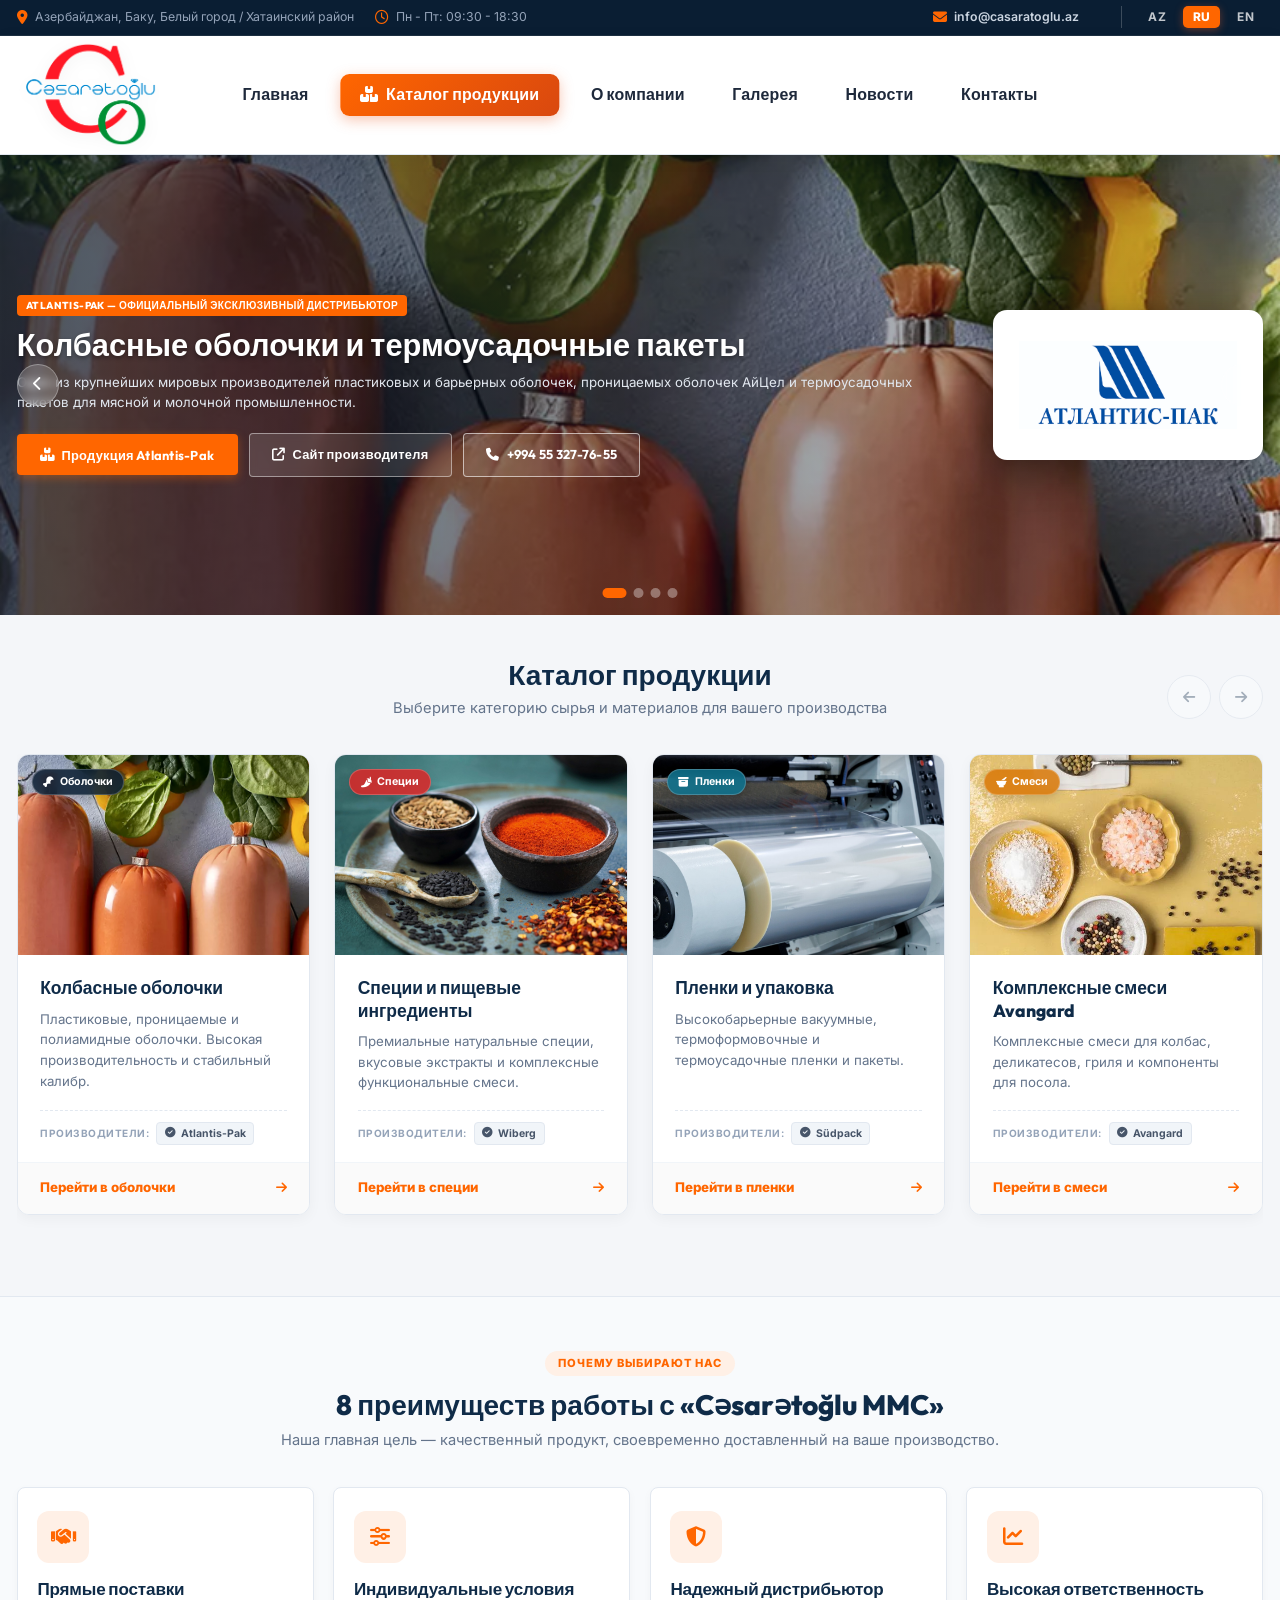
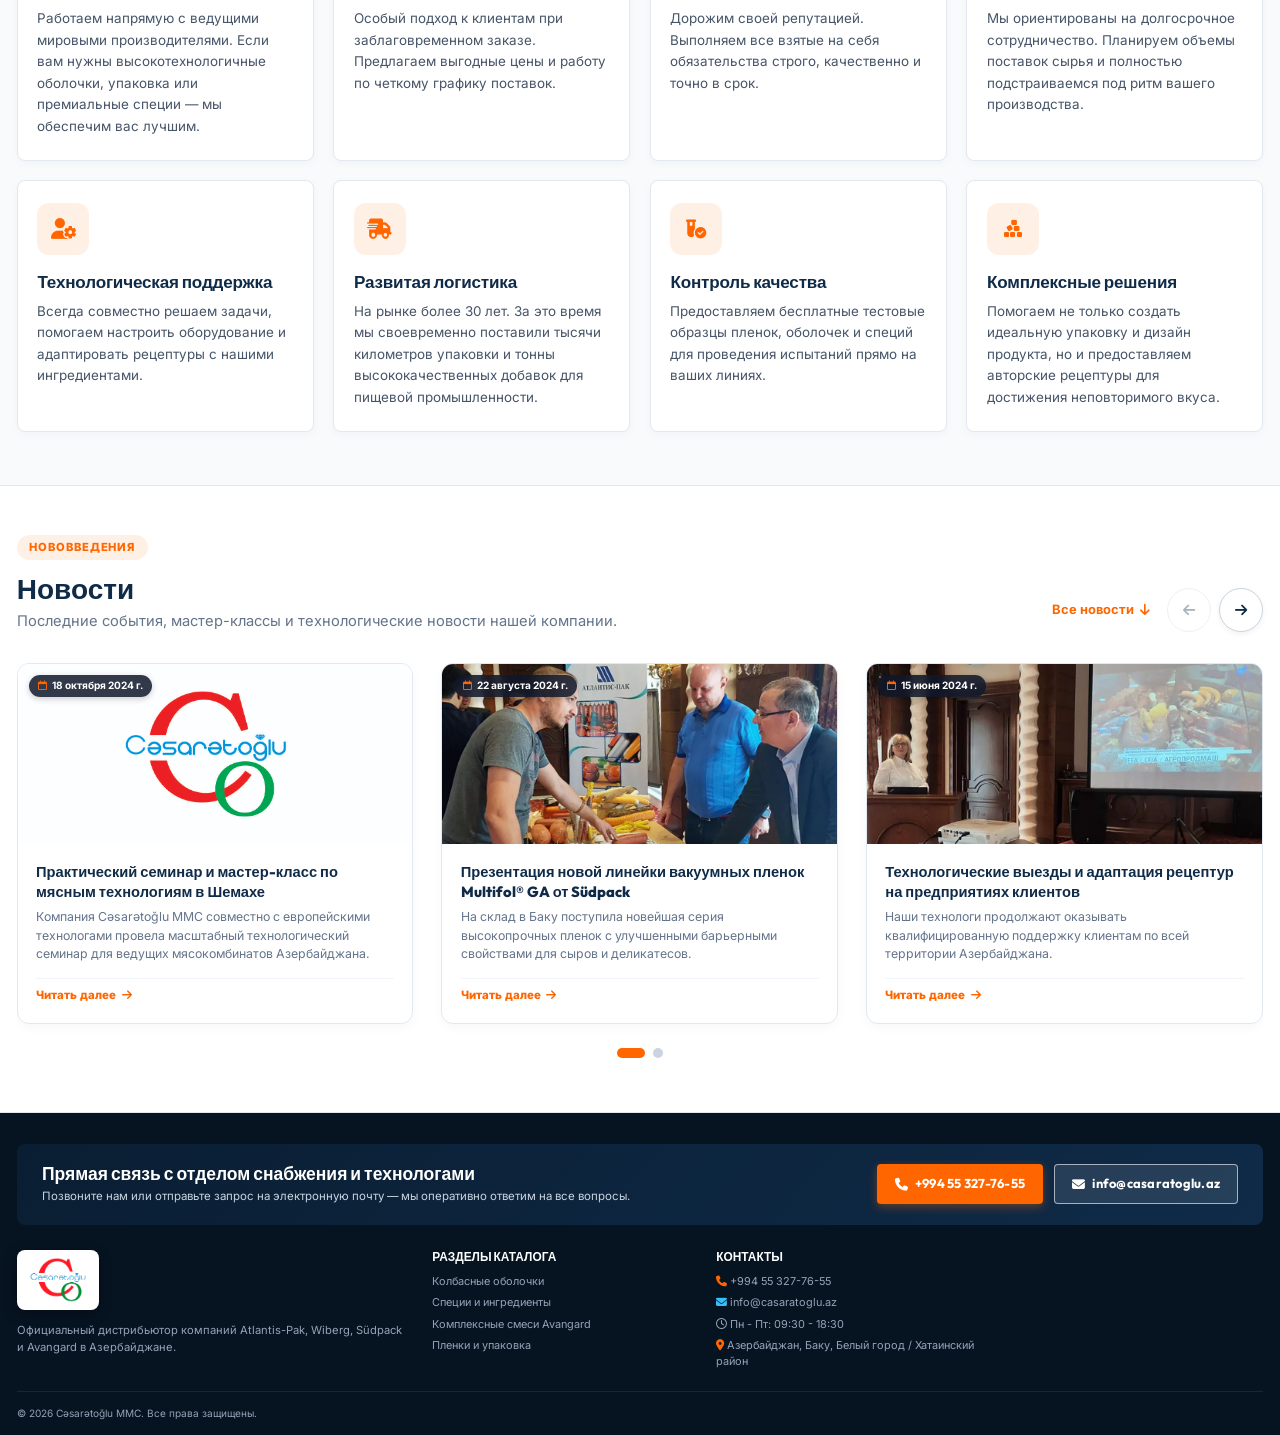
==== index.html @ 1495caeb "Ensure desktop product card displays titles specs and buttons with proper min-height" ====
<!DOCTYPE html>
<html lang="ru">
<head>
  <meta charset="UTF-8">
  <meta name="viewport" content="width=device-width, initial-scale=1.0">
  <title>Cəsarətoğlu MMC — Высокотехнологичные оболочки, барьерные пленки, специи и белки | Официальный дистрибьютор</title>
  
  <!-- Meta & SEO Tags -->
  <meta name="description" content="Cəsarətoğlu MMC — официальный дистрибьютор Atlantis-Pak, Wiberg и Südpack в Азербайджане. Колбасные оболочки, вакуумные пленки, специи и животные белки.">
  <meta name="keywords" content="casaratoglu, cesaretoglu, колбасные оболочки, atlantis-pak, wiberg, sudpack, вакуумная пленка, специи, баку, азербайджан">
  <meta property="og:title" content="Cəsarətoğlu MMC — Сырье и упаковочные материалы для мясной промышленности">
  <meta property="og:description" content="Официальный дистрибьютор: Atlantis-Pak, Wiberg, Südpack.">
  <meta property="og:image" content="images/logo.png">

  <!-- Favicon -->
  <link rel="icon" type="image/png" href="images/logo.png">

  <!-- Google Fonts & Font Awesome Icons -->
  <link rel="preconnect" href="https://fonts.googleapis.com">
  <link href="https://fonts.googleapis.com/css2?family=Inter:wght@300;400;500;600;700&family=Outfit:wght@400;500;600;700;800;900&display=swap" rel="stylesheet">
  <link rel="stylesheet" href="https://cdnjs.cloudflare.com/ajax/libs/font-awesome/6.5.1/css/all.min.css">
  <!-- Swiper.js Slider CSS -->
  <link rel="stylesheet" href="https://cdn.jsdelivr.net/npm/swiper@11/swiper-bundle.min.css" />

  <!-- Main Stylesheet (asp-pack.ru Architecture) -->
  <link rel="stylesheet" href="css/main.css?v=8.0">

  <!-- Instant Preload Lock: Prevents default template flash before Supabase sync -->
  <script>
    document.documentElement.classList.add('app-preload');
  </script>
</head>
<body>

  <!-- 1. SLIM TOP BAR -->
  <aside class="site-topbar">
    <div class="container topbar-content">
      <div class="topbar-left">
        <div class="topbar-item">
          <i class="fa-solid fa-location-dot"></i>
          <span data-i18n="topbar_address">г. Баку, Белый город / Хатаинский р-н</span>
        </div>
        <div class="topbar-item">
          <i class="fa-regular fa-clock"></i>
          <span data-i18n="topbar_hours">Пн - Пт: 09:30 - 18:30</span>
        </div>
      </div>
      <div class="topbar-right">
        <div class="topbar-item">
          <i class="fa-solid fa-envelope"></i>
          <a href="mailto:info@casaratoglu.az" class="topbar-link">info@casaratoglu.az</a>
        </div>
        <!-- Language Switcher (AZ / RU / EN) -->
        <div class="lang-switcher">
          <button class="lang-btn" data-lang="az">AZ</button>
          <button class="lang-btn active" data-lang="ru">RU</button>
          <button class="lang-btn" data-lang="en">EN</button>
        </div>
      </div>
    </div>
  </aside>

  <!-- 2. COMPACT HEADER ON PURE WHITE BACKGROUND (asp-pack.ru) -->
  <header class="site-header" id="site-header">
    <div class="container header-container">
      <!-- Left: Large Prominent Brand Logo -->
      <a href="index.html" class="brand-logo-wrap" title="Cəsarətoğlu MMC">
        <img src="images/logo.png" alt="Cəsarətoğlu MMC" class="brand-logo-img">
      </a>

      <!-- Strictly Centered Navigation Menu -->
      <nav class="main-nav">
        <ul class="nav-list">
          <li class="nav-item">
            <a href="index.html" class="nav-link" data-i18n="nav_home">Главная</a>
          </li>
          <li class="nav-item">
            <a href="#catalog" class="nav-link nav-link-catalog">
              <i class="fa-solid fa-boxes-stacked"></i>
              <span data-i18n="nav_catalog">Katalog</span>
            </a>
          </li>
          <li class="nav-item">
            <a href="about.html" class="nav-link" data-i18n="nav_about">О компании</a>
          </li>
          <li class="nav-item">
            <a href="gallery.html" class="nav-link" data-i18n="nav_gallery">Галерея</a>
          </li>
          <li class="nav-item">
            <a href="#news" class="nav-link" data-i18n="nav_news">Новости</a>
          </li>
          <li class="nav-item">
            <a href="#contacts" class="nav-link" data-i18n="nav_contacts">Контакты</a>
          </li>
        </ul>
      </nav>

      <!-- Mobile Menu Toggle Button -->
      <button class="mobile-menu-btn" id="mobile-menu-toggle" aria-label="Меню">
        <i class="fa-solid fa-bars"></i>
      </button>
    </div>
  </header>

  <!-- MOBILE NAVIGATION DRAWER -->
  <div class="mobile-nav-drawer" id="mobile-nav">
    <div class="mobile-nav-header">
      <img src="images/logo.png" alt="Cəsarətoğlu Logo" style="height: 44px; object-fit: contain;">
      <button class="mobile-nav-close" id="mobile-menu-close">&times;</button>
    </div>
    <div class="lang-switcher mb-3" style="width: fit-content; margin-bottom: 1.2rem;">
      <button class="lang-btn" data-lang="az">AZ</button>
      <button class="lang-btn active" data-lang="ru">RU</button>
      <button class="lang-btn" data-lang="en">EN</button>
    </div>
    <ul class="mobile-nav-list">
      <li><a href="index.html" class="mobile-nav-link" data-i18n="nav_home">Ana səhifə</a></li>
      <li><a href="index.html#catalog" onclick="document.getElementById('mobile-menu-close').click();" class="mobile-nav-link" data-i18n="nav_catalog">Katalog</a></li>
      <li><a href="about.html" class="mobile-nav-link" data-i18n="nav_about">Haqqında</a></li>
      <li><a href="gallery.html" class="mobile-nav-link" data-i18n="nav_gallery">Qalereya</a></li>
      <li><a href="index.html#news" class="mobile-nav-link" data-i18n="nav_news">Xəbərlər</a></li>
      <li><a href="index.html#contacts" class="mobile-nav-link" data-i18n="nav_contacts">Əlaqə</a></li>
    </ul>
    <div style="margin-top:auto; display:flex; flex-direction:column; gap:0.6rem;">
      <a href="tel:+994553277655" class="btn btn-primary btn-sm"><i class="fa-solid fa-phone"></i> +994 55 327-76-55</a>
      <a href="mailto:info@casaratoglu.az" class="btn btn-secondary btn-sm"><i class="fa-solid fa-envelope"></i> info@casaratoglu.az</a>
    </div>
  </div>

  <!-- 3. FULL-WIDTH HERO SLIDER (Dynamic from Supabase Database) -->
  <section class="hero-slider-section" id="hero">
    <div class="slider-container" id="hero-slider-container">
      <!-- Slides are rendered dynamically from Supabase database via mainApp.renderDynamicHeroSlider() -->
    </div>

    <!-- Left / Right Carousel Controls -->
    <button class="slider-arrow slider-arrow-prev" id="slider-prev" aria-label="Назад">
      <i class="fa-solid fa-chevron-left"></i>
    </button>
    <button class="slider-arrow slider-arrow-next" id="slider-next" aria-label="Вперед">
      <i class="fa-solid fa-chevron-right"></i>
    </button>

    <!-- Pagination Dots -->
    <div class="slider-dots" id="hero-slider-dots">
      <!-- Dots are rendered dynamically from Supabase database -->
    </div>
  </section>


  <!-- 4. PRODUCT-FIRST CATALOG SECTION (Interactive Swiper Slider) -->
  <section class="partner-catalog-section" id="catalog">
    <div class="container">
      <div class="pcs-header" style="text-align:center; position:relative; margin-bottom:2.5rem;">
        <div style="max-width: 780px; margin: 0 auto;">
          <h2 class="pcs-title" data-i18n="cat_sec_title" style="margin-bottom:0.4rem; text-align:center;">Каталог продукции</h2>
          <p class="pcs-subtitle" data-i18n="cat_sec_subtitle" style="text-align:center; margin:0 auto;">Выберите категорию сырья и материалов для вашего производства</p>
        </div>
        <!-- Swiper Navigation Arrows -->
        <div class="cat-slider-nav" style="position:absolute; right:0; bottom:0;">
          <button class="cat-nav-btn cat-prev-btn" id="cat-swiper-prev" aria-label="Назад">
            <i class="fa-solid fa-arrow-left"></i>
          </button>
          <button class="cat-nav-btn cat-next-btn" id="cat-swiper-next" aria-label="Вперед">
            <i class="fa-solid fa-arrow-right"></i>
          </button>
        </div>
      </div>

      <!-- Swiper Slider Container -->
      <div class="swiper category-swiper">
        <div class="swiper-wrapper" id="category-swiper-wrapper">

          <!-- ================================================================
               СТАРТ ЦИКЛА ВЫВОДА КАРТОЧЕК ИЗ БД
               ================================================================ -->

          <!-- 1. Qabıqlar / Колбасные оболочки -->
          <div class="swiper-slide">
            <div class="partner-cat-card" onclick="CatalogModule.openCatalogModal('casings')">
              <div class="pcc-img-banner">
                <img src="images/hero/slide_1_casings.jpg" alt="Qabıqlar" class="pcc-banner-img">
                <span class="pcc-img-badge"><i class="fa-solid fa-drumstick-bite"></i> <span data-i18n="cat_1_badge">Qabıqlar</span></span>
              </div>
              <div class="pcc-body">
                <h3 class="pcc-name" data-i18n="cat_1_title">Kolbasa Qabıqları</h3>
                <p class="pcc-desc" data-i18n="cat_1_desc">Plastik, hisəkeçirici, poliamid və süni qabıqlar. Məhsuldarlığın artırılması və stabil forma.</p>
                <div class="pcc-brand-badges">
                  <span class="pcc-brand-badge-label" data-i18n="suppliers_label">İstehsalçılar:</span>
                  <span class="pcc-brand-pill"><i class="fa-solid fa-circle-check"></i> Atlantis-Pak</span>
                </div>
              </div>
              <div class="pcc-footer">
                <span data-i18n="cat_1_btn">Qabıqlar bölməsinə keç</span>
                <i class="fa-solid fa-arrow-right"></i>
              </div>
            </div>
          </div>

          <!-- 2. Ədviyyatlar / Специи и ингредиенты -->
          <div class="swiper-slide">
            <div class="partner-cat-card" onclick="CatalogModule.openCatalogModal('spices')">
              <div class="pcc-img-banner">
                <img src="images/hero/slide_2_spices.jpg" alt="Ədviyyatlar" class="pcc-banner-img">
                <span class="pcc-img-badge" style="background:rgba(220, 38, 38, 0.85);"><i class="fa-solid fa-pepper-hot"></i> <span data-i18n="cat_2_badge">Ədviyyatlar</span></span>
              </div>
              <div class="pcc-body">
                <h3 class="pcc-name" data-i18n="cat_2_title">Ədviyyatlar və İnqrediyentlər</h3>
                <p class="pcc-desc" data-i18n="cat_2_desc">Premium mono-ədviyyatlar, dad ekstraktları və ət emalı üçün kompleks funksional qarışıqlar.</p>
                <div class="pcc-brand-badges">
                  <span class="pcc-brand-badge-label" data-i18n="suppliers_label">İstehsalçılar:</span>
                  <span class="pcc-brand-pill"><i class="fa-solid fa-circle-check"></i> Wiberg</span>
                </div>
              </div>
              <div class="pcc-footer">
                <span data-i18n="cat_2_btn">Ədviyyatlar bölməsinə keç</span>
                <i class="fa-solid fa-arrow-right"></i>
              </div>
            </div>
          </div>

          <!-- 3. Plyonkalar / Пленки и упаковка -->
          <div class="swiper-slide">
            <div class="partner-cat-card" onclick="CatalogModule.openCatalogModal('packaging')">
              <div class="pcc-img-banner">
                <img src="images/hero/slide_3_packaging.jpg" alt="Plyonkalar" class="pcc-banner-img">
                <span class="pcc-img-badge" style="background:rgba(14, 116, 144, 0.85);"><i class="fa-solid fa-box-archive"></i> <span data-i18n="cat_3_badge">Plyonkalar</span></span>
              </div>
              <div class="pcc-body">
                <h3 class="pcc-name" data-i18n="cat_3_title">Plyonkalar və Qablaşdırma</h3>
                <p class="pcc-desc" data-i18n="cat_3_desc">Yüksək maneəli vakuum, termoformasiya və termo-yığılan barier plyonkaları və paketləri.</p>
                <div class="pcc-brand-badges">
                  <span class="pcc-brand-badge-label" data-i18n="suppliers_label">İstehsalçılar:</span>
                  <span class="pcc-brand-pill"><i class="fa-solid fa-circle-check"></i> Südpack</span>
                </div>
              </div>
              <div class="pcc-footer">
                <span data-i18n="cat_3_btn">Qablaşdırma bölməsinə keç</span>
                <i class="fa-solid fa-arrow-right"></i>
              </div>
            </div>
          </div>

          <!-- 4. Qarışıqlar / Комплексные смеси Avangard -->
          <div class="swiper-slide">
            <div class="partner-cat-card" onclick="CatalogModule.openCatalogModal('additives')">
              <div class="pcc-img-banner">
                <img src="images/hero/slide_5_avangard.jpg" alt="Qarışıqlar" class="pcc-banner-img">
                <span class="pcc-img-badge" style="background:rgba(217, 119, 6, 0.85);"><i class="fa-solid fa-mortar-pestle"></i> <span data-i18n="cat_4_badge">Qarışıqlar</span></span>
              </div>
              <div class="pcc-body">
                <h3 class="pcc-name" data-i18n="cat_4_title">Kompleks Qarışıqlar</h3>
                <p class="pcc-desc" data-i18n="cat_4_desc">Kolbasalar, qril və duzlama üçün kompleks qarışıqlar.</p>
                <div class="pcc-brand-badges">
                  <span class="pcc-brand-badge-label" data-i18n="suppliers_label">İstehsalçılar:</span>
                  <span class="pcc-brand-pill"><i class="fa-solid fa-circle-check"></i> Avangard</span>
                </div>
              </div>
              <div class="pcc-footer">
                <span data-i18n="cat_4_btn">Qarışıqlar bölməsinə keç</span>
                <i class="fa-solid fa-arrow-right"></i>
              </div>
            </div>
          </div>

          <!-- ================================================================
               КОНЕЦ ЦИКЛА ВЫВОДА КАРТОЧЕК ИЗ БД
               ================================================================ -->

        </div>

        <!-- Swiper Pagination Dots -->
        <div class="swiper-pagination cat-swiper-pagination"></div>
      </div>
    </div>
  </section>


  <!-- 6. 8 ADVANTAGES OF WORKING WITH US (4x2 Grid) -->
  <section class="adv8-section" id="services">
    <div class="container">
      <div class="adv8-header">
        <span class="pcs-tag" data-i18n="adv8_sec_badge">Niyə Məhz Biz?</span>
        <h2 class="pcs-title" data-i18n="adv8_sec_title">8 преимуществ работы с «Cəsarətoğlu MMC»</h2>
        <p class="pcs-subtitle" data-i18n="adv8_sec_subtitle">Наша главная цель — качественный продукт, своевременно доставленный на ваше производство.</p>
      </div>

      <div class="adv8-grid">
        
        <!-- 1. Прямые поставки -->
        <div class="adv8-card">
          <div class="adv8-icon-box">
            <i class="fa-solid fa-handshake"></i>
          </div>
          <h3 class="adv8-card-title" data-i18n="adv8_1_title">Прямые поставки</h3>
          <p class="adv8-card-desc" data-i18n="adv8_1_desc">Работаем напрямую с ведущими мировыми производителями. Если вам нужны высокотехнологичные оболочки, упаковка или премиальные специи — мы обеспечим вас лучшим.</p>
        </div>

        <!-- 2. Индивидуальные условия -->
        <div class="adv8-card">
          <div class="adv8-icon-box">
            <i class="fa-solid fa-sliders"></i>
          </div>
          <h3 class="adv8-card-title" data-i18n="adv8_2_title">Индивидуальные условия</h3>
          <p class="adv8-card-desc" data-i18n="adv8_2_desc">Особый подход к клиентам при заблаговременном заказе. Предлагаем выгодные цены и работу по четкому графику поставок.</p>
        </div>

        <!-- 3. Надежный дистрибьютор -->
        <div class="adv8-card">
          <div class="adv8-icon-box">
            <i class="fa-solid fa-shield-halved"></i>
          </div>
          <h3 class="adv8-card-title" data-i18n="adv8_3_title">Надежный дистрибьютор</h3>
          <p class="adv8-card-desc" data-i18n="adv8_3_desc">Дорожим своей репутацией. Выполняем все взятые на себя обязательства строго, качественно и точно в срок.</p>
        </div>

        <!-- 4. Высокая ответственность -->
        <div class="adv8-card">
          <div class="adv8-icon-box">
            <i class="fa-solid fa-chart-line"></i>
          </div>
          <h3 class="adv8-card-title" data-i18n="adv8_4_title">Высокая ответственность</h3>
          <p class="adv8-card-desc" data-i18n="adv8_4_desc">Мы ориентированы на долгосрочное сотрудничество. Планируем объемы поставок сырья и полностью подстраиваемся под ритм вашего производства.</p>
        </div>

        <!-- 5. Технологическая поддержка -->
        <div class="adv8-card">
          <div class="adv8-icon-box">
            <i class="fa-solid fa-user-gear"></i>
          </div>
          <h3 class="adv8-card-title" data-i18n="adv8_5_title">Технологическая поддержка</h3>
          <p class="adv8-card-desc" data-i18n="adv8_5_desc">Всегда совместно решаем задачи, помогаем настроить оборудование и адаптировать рецептуры с нашими ингредиентами.</p>
        </div>

        <!-- 6. Развитая логистика -->
        <div class="adv8-card">
          <div class="adv8-icon-box">
            <i class="fa-solid fa-truck-fast"></i>
          </div>
          <h3 class="adv8-card-title" data-i18n="adv8_6_title">Развитая логистика</h3>
          <p class="adv8-card-desc" data-i18n="adv8_6_desc">На рынке более 30 лет. За это время мы своевременно поставили тысячи километров упаковки и тонны высококачественных добавок для пищевой промышленности.</p>
        </div>

        <!-- 7. Контроль качества -->
        <div class="adv8-card">
          <div class="adv8-icon-box">
            <i class="fa-solid fa-vial-circle-check"></i>
          </div>
          <h3 class="adv8-card-title" data-i18n="adv8_7_title">Контроль качества</h3>
          <p class="adv8-card-desc" data-i18n="adv8_7_desc">Предоставляем бесплатные тестовые образцы пленок, оболочек и специй для проведения испытаний прямо на ваших линиях.</p>
        </div>

        <!-- 8. Комплексные решения -->
        <div class="adv8-card">
          <div class="adv8-icon-box">
            <i class="fa-solid fa-cubes-stacked"></i>
          </div>
          <h3 class="adv8-card-title" data-i18n="adv8_8_title">Комплексные решения</h3>
          <p class="adv8-card-desc" data-i18n="adv8_8_desc">Помогаем не только создать идеальную упаковку и дизайн продукта, но и предоставляем авторские рецептуры для достижения неповторимого вкуса.</p>
        </div>

      </div>
    </div>
  </section>

  <!-- 7. LATEST NEWS (Interactive Swiper Slider + Expandable Full Grid) -->
  <section class="news-section" id="news">
    <div class="container">
      <div class="news-header-wrap" style="display:flex; justify-content:space-between; align-items:flex-end; flex-wrap:wrap; gap:1rem; margin-bottom:2.2rem;">
        <div>
          <span class="pcs-tag" data-i18n="news_sec_badge">Yeniliklər</span>
          <h2 class="pcs-title" style="margin-bottom:0.25rem;" data-i18n="nav_news">Xəbərlər və Tədbirlər</h2>
          <p class="pcs-subtitle" data-i18n="news_sec_subtitle">Şirkətimizin ən son hadisələri, ustad dərsləri və texnoloji yenilikləri</p>
        </div>
        <!-- Right side: Swiper Nav Buttons & Toggle All News Button -->
        <div style="display:flex; align-items:center; gap:1.2rem;">
          <button type="button" class="news-archive-link" id="btn-toggle-all-news" onclick="NewsModule.toggleAllNewsView()" style="background:none; border:none; cursor:pointer; font-family:inherit;">
            <span id="news-toggle-btn-text" data-i18n="news_all_btn">Bütün xəbərlər</span>
            <i class="fa-solid fa-arrow-down" id="news-toggle-icon" style="transition:transform 0.3s ease;"></i>
          </button>
          <div class="cat-slider-nav" id="news-slider-nav-controls">
            <button class="cat-nav-btn cat-prev-btn" id="news-swiper-prev" aria-label="Назад">
              <i class="fa-solid fa-arrow-left"></i>
            </button>
            <button class="cat-nav-btn cat-next-btn" id="news-swiper-next" aria-label="Вперед">
              <i class="fa-solid fa-arrow-right"></i>
            </button>
          </div>
        </div>
      </div>

      <!-- 1. News Swiper Slider View (Default view) -->
      <div class="swiper news-swiper" id="news-swiper-container">
        <div class="swiper-wrapper" id="news-swiper-wrapper">
          <!-- Dynamic slides injected by NewsModule.renderNews() -->
        </div>

        <!-- News Swiper Pagination -->
        <div class="swiper-pagination news-swiper-pagination"></div>
      </div>

      <!-- 2. Expandable Full News Grid View (Opens smoothly in place on the homepage) -->
      <div id="news-full-grid-wrap" class="news-full-grid-wrap" style="display:none; opacity:0; transition:opacity 0.4s ease, transform 0.4s ease; transform:translateY(15px);">
        <div class="news-full-grid-header" style="margin-bottom:1.5rem; display:flex; justify-content:space-between; align-items:center; border-bottom:1px solid #E2E8F0; padding-bottom:0.8rem;">
          <div style="font-weight:700; font-size:1.1rem; color:var(--secondary-color); display:flex; align-items:center; gap:0.5rem;">
            <i class="fa-solid fa-newspaper" style="color:var(--accent-orange);"></i>
            <span id="news-full-grid-heading">Bütün xəbərlər və tədbirlər</span>
          </div>
          <button type="button" class="btn btn-outline-primary btn-sm" onclick="NewsModule.collapseAllNewsView()" style="font-size:0.8rem; padding:0.4rem 0.8rem;">
            <i class="fa-solid fa-compress"></i> <span>Свернуть в слайдер</span>
          </button>
        </div>
        <div class="news-grid-layout" id="news-grid-container">
          <!-- Dynamic cards injected by NewsModule.renderNews() -->
        </div>
      </div>

    </div>
  </section>

  <!-- 8. FOOTER WITH DIRECT CONTACT BANNER -->
  <footer class="site-footer" id="contacts">
    <div class="container">

      <!-- Direct B2B Contact Banner in Footer -->
      <div class="footer-consultation-banner">
        <div class="fcb-text">
          <h3 data-i18n="footer_consult_title">Прямая связь с отделом снабжения и технологами</h3>
          <p data-i18n="footer_consult_desc">Позвоните нам или отправьте запрос на электронную почту — мы оперативно ответим на все вопросы.</p>
        </div>
        <div style="display:flex; gap:0.8rem; align-items:center; flex-wrap:wrap;">
          <a href="tel:+994553277655" class="btn btn-cta-orange" style="font-size:0.92rem; padding:0.65rem 1.2rem;">
            <i class="fa-solid fa-phone"></i> +994 55 327-76-55
          </a>
          <a href="mailto:info@casaratoglu.az" class="btn btn-outline-white" style="font-size:0.92rem; padding:0.65rem 1.2rem;">
            <i class="fa-solid fa-envelope"></i> info@casaratoglu.az
          </a>
        </div>
      </div>

      <!-- Footer Columns -->
      <div class="footer-grid">
        <div>
          <div class="footer-logo-badge">
            <img src="images/logo.png" alt="Cəsarətoğlu MMC" class="footer-brand-logo">
          </div>
          <p style="font-size:0.8rem; color:#94A3B8; line-height:1.5;" data-i18n="footer_desc">
            Официальный дистрибьютор Atlantis-Pak, Wiberg, Südpack и Avangard в Азербайджане.
          </p>
        </div>

        <div>
          <h4 class="footer-heading" data-i18n="footer_catalog_links">Каталог</h4>
          <ul class="footer-links">
            <li><a href="javascript:void(0)" onclick="CatalogModule.openCatalogModal('casings')" data-i18n="cat_1_title">Колбасные оболочки</a></li>
            <li><a href="javascript:void(0)" onclick="CatalogModule.openCatalogModal('spices')" data-i18n="cat_2_title">Специи и ингредиенты</a></li>
            <li><a href="javascript:void(0)" onclick="CatalogModule.openCatalogModal('additives')" data-i18n="cat_4_title">Комплексные смеси</a></li>
            <li><a href="javascript:void(0)" onclick="CatalogModule.openCatalogModal('packaging')" data-i18n="cat_3_title">Пленки и упаковка</a></li>
          </ul>
        </div>

        <div>
          <h4 class="footer-heading" data-i18n="footer_contacts_heading">Контакты</h4>
          <ul class="footer-links">
            <li><i class="fa-solid fa-phone" style="color:var(--accent-orange);"></i> <a href="tel:+994553277655" class="footer-contact-phone" style="color:inherit; text-decoration:none;">+994 55 327-76-55</a></li>
            <li><i class="fa-solid fa-envelope" style="color:#38BDF8;"></i> <a href="mailto:info@casaratoglu.az" class="footer-contact-email" style="color:inherit; text-decoration:none;">info@casaratoglu.az</a></li>
            <li><i class="fa-regular fa-clock" style="color:#94A3B8;"></i> <span data-i18n="footer_hours">Пн-Пт: 09:30 - 18:30</span></li>
            <li><i class="fa-solid fa-location-dot" style="color:var(--accent-orange);"></i> <span data-i18n="footer_address">Баку, Белый город, Азербайджан</span></li>
          </ul>
        </div>
      </div>

      <div class="footer-bottom">
        <div data-i18n="footer_copyright">© 2026 Cəsarətoğlu MMC. Все права защищены.</div>
      </div>
    </div>
  </footer>

  <!-- ========================================================================
       MODALS
       ======================================================================== -->

  <!-- 1. FULL INTERACTIVE CATALOG MODAL -->
  <div class="modal-backdrop" id="catalog-interactive-modal">
    <div class="modal-window catalog-modal-window">
      <button class="modal-close-btn" id="catalog-modal-close" aria-label="Закрыть">&times;</button>
      <div class="catalog-modal-header">
        <div>
          <h2 class="catalog-modal-title" data-i18n="modal_catalog_title">Каталог продукции Cəsarətoğlu MMC</h2>
          <p class="catalog-modal-subtitle" data-i18n="modal_catalog_subtitle">Официальные поставки от Atlantis-Pak, Wiberg, Südpack и Avangard</p>
        </div>
      </div>

      <div class="catalog-controls-bar">
        <div class="catalog-search-row">
          <div class="catalog-search-box">
            <i class="fa-solid fa-magnifying-glass search-icon"></i>
            <input type="text" class="catalog-search-input" data-i18n-placeholder="search_placeholder" placeholder="Поиск по названию, артикулу или бренду...">
            <button class="catalog-clear-search" title="Очистить">&times;</button>
          </div>
          <select class="catalog-partner-select">
            <option value="all">Все бренды</option>
          </select>
        </div>
        <div class="catalog-category-tabs catalog-category-tabs-container"></div>
      </div>

      <div class="catalog-results-count-wrap">
        <span class="catalog-results-count-target"></span>
      </div>

      <div class="catalog-products-grid catalog-products-render-target"></div>
    </div>
  </div>

  <!-- 2. PARTNER DETAIL MODAL -->
  <div class="modal-backdrop" id="partner-detail-modal">
    <div class="modal-window" style="max-width: 820px;">
      <button class="modal-close-btn" id="partner-modal-close">&times;</button>
      <div id="pdm-header-banner" style="padding: 1.5rem; background: linear-gradient(135deg, #0A1E33 0%, #0F2B48 100%); color:#FFF; display:flex; align-items:center; gap:1.2rem;">
        <div style="width:80px; height:54px; background:#FFF; border-radius:6px; padding:0.3rem; display:flex; align-items:center; justify-content:center; flex-shrink:0;">
          <img id="pdm-logo" src="" alt="Brand Logo" style="max-height:100%; object-fit:contain;">
        </div>
        <div>
          <h2 id="pdm-name" style="color:#FFF; font-size:1.4rem; margin-bottom:0.2rem;">Brand Name</h2>
          <div style="display:flex; gap:0.5rem; flex-wrap:wrap; font-size:0.72rem; font-weight:700;">
            <span style="background:var(--accent-orange); color:#FFF; padding:0.15rem 0.5rem; border-radius:4px;" id="pdm-status">Официальный дистрибьютор</span>
            <span style="background:rgba(255,255,255,0.2); color:#FFF; padding:0.15rem 0.5rem; border-radius:4px;" id="pdm-country">Страна</span>
            <span style="background:rgba(255,255,255,0.3); color:#FFF; padding:0.15rem 0.5rem; border-radius:4px;" id="pdm-category">Категория</span>
          </div>
        </div>
      </div>

      <div style="padding: 1.5rem;">
        <p id="pdm-desc" style="font-size:0.88rem; color:#64748B; line-height:1.55; margin-bottom:1.2rem; padding-bottom:0.8rem; border-bottom:1px solid #E2E8F0;"></p>
        <div style="display:flex; justify-content:space-between; align-items:center; margin-bottom: 0.8rem;">
          <h3 id="pdm-products-heading" style="font-size:1.05rem; font-weight:700; color:var(--secondary-color);">Продукция бренда</h3>
          <a href="#" id="pdm-weblink" target="_blank" rel="noopener" class="btn btn-outline-primary btn-sm" style="display:none;">
            <i class="fa-solid fa-arrow-up-right-from-square"></i> Официальный сайт
          </a>
        </div>
        <div class="catalog-products-grid" id="pdm-products-grid" style="max-height: 360px; overflow-y: auto;"></div>
      </div>
    </div>
  </div>

  <!-- 3. PRODUCT SPECS MODAL -->
  <div class="modal-backdrop" id="product-modal">
    <div class="modal-window">
      <button class="modal-close-btn" id="product-modal-close">&times;</button>
      <div class="product-modal-grid">
        <div class="pm-image-box">
          <img src="" id="pm-image" alt="Product Preview">
        </div>
        <div class="pm-content">
          <div style="display:flex; gap:0.6rem; margin-bottom:0.2rem; align-items:center;">
            <span style="background:var(--secondary-color); color:#FFF;" id="pm-partner">Бренд</span>
            <span style="background:#FFF0E6; color:var(--accent-orange);" id="pm-category">Категория</span>
          </div>
          <h2 id="pm-title">Название товара</h2>
          <div id="pm-description"></div>

          <div id="pm-specs-table"></div>

          <div class="pm-contact-box">
            <div class="pm-contact-box-title">Контакты для консультации и образцов:</div>
            <div style="display:flex; gap:0.75rem; flex-wrap:wrap;">
              <a href="tel:+994553277655" id="pm-call-btn" class="btn btn-primary btn-sm">
                <i class="fa-solid fa-phone"></i> +994 55 327-76-55
              </a>
              <a href="mailto:info@casaratoglu.az" id="pm-email-btn" class="btn btn-secondary btn-sm">
                <i class="fa-solid fa-envelope"></i> info@casaratoglu.az
              </a>
            </div>
          </div>
        </div>
      </div>
    </div>
  </div>

  <!-- 4. NEWS MODAL -->
  <div class="modal-backdrop" id="news-modal">
    <div class="modal-window news-modal-window" style="max-width: 780px; width: 92%; border-radius: 20px; overflow: hidden; background: #FFFFFF; box-shadow: 0 25px 60px rgba(0,0,0,0.22);">
      <button class="modal-close-btn" id="news-modal-close" style="top: 1rem; right: 1.2rem; font-size: 1.6rem; z-index: 10;">&times;</button>
      <div style="padding: 2.2rem 2.4rem 2.4rem; max-height: 85vh; overflow-y: auto;">
        <div style="display: flex; align-items: center; gap: 0.5rem; font-size: 0.85rem; color: var(--accent-orange); font-weight: 700; margin-bottom: 0.6rem;" id="news-modal-date"></div>
        <h2 style="font-size: 1.55rem; font-weight: 800; color: var(--secondary-color); margin-bottom: 1.2rem; line-height: 1.35;" id="news-modal-title"></h2>
        <div style="width: 100%; border-radius: 14px; overflow: hidden; margin-bottom: 1.4rem; background: #F1F5F9; box-shadow: 0 6px 18px rgba(0,0,0,0.06);">
          <img src="" id="news-modal-image" style="width: 100%; height: 360px; max-height: 380px; object-fit: cover; object-position: center; display: block;" alt="News">
        </div>
        <div style="font-size: 0.96rem; color: #334155; line-height: 1.75; letter-spacing: 0.2px;" id="news-modal-content"></div>
      </div>
    </div>
  </div>

  <!-- Swiper.js Slider Script -->
  <script src="https://cdn.jsdelivr.net/npm/swiper@11/swiper-bundle.min.js"></script>

  <!-- Supabase JS Client & Service Layer -->
  <script src="https://cdn.jsdelivr.net/npm/@supabase/supabase-js@2"></script>
  <script src="js/supabase.js?v=6.0"></script>

  <!-- Modular Scripts -->
  <script src="js/data.js?v=6.0"></script>
  <script src="js/partners.js?v=6.0"></script>
  <script src="js/news.js?v=6.0"></script>
  <script src="js/catalog.js?v=6.0"></script>
  <script src="js/main.js?v=6.0"></script>
</body>
</html>
---- css/main.css ----
/* ==========================================================================
   Cəsarətoğlu MMC — Modern B2B Corporate Dealer Stylesheet
   Exact Structure & Aesthetic inspired by asp-pack.ru
   Clean, Compact, White Header with Dropdowns, Full-Width Hero Slider (AZ / RU / EN)
   ========================================================================== */

/* --------------------------------------------------------------------------
   Design Tokens & CSS Variables
   -------------------------------------------------------------------------- */
:root {
  /* Brand Palette */
  --primary-color: #C81E1E;
  /* Deep Industrial Red */
  --primary-hover: #A51717;
  --primary-light: #FEE2E2;

  --accent-orange: #FF6600;
  /* Vibrant asp-pack.ru orange for main CTAs */
  --accent-orange-hover: #E65500;

  --secondary-color: #0F2B48;
  /* Deep Navy Blue */
  --secondary-light: #1E3A5F;

  --whatsapp-color: #25D366;
  --whatsapp-hover: #1EBE5D;

  /* Neutral Surface Palette */
  --bg-main: #F4F6F9;
  --bg-surface: #FFFFFF;
  --bg-dark: #0A1E33;
  --border-color: #E2E8F0;
  --border-light: #F1F5F9;

  /* Typography Colors */
  --text-main: #1E293B;
  --text-muted: #64748B;
  --text-light: #94A3B8;
  --text-white: #FFFFFF;

  /* Typography Families */
  --font-heading: 'Outfit', -apple-system, BlinkMacSystemFont, 'Segoe UI', Roboto, sans-serif;
  --font-body: 'Inter', -apple-system, BlinkMacSystemFont, 'Segoe UI', Roboto, sans-serif;

  /* Sizing & Radius */
  --radius-sm: 4px;
  --radius-md: 8px;
  --radius-lg: 12px;
  --radius-full: 9999px;

  --shadow-sm: 0 1px 3px rgba(0, 0, 0, 0.06);
  --shadow-md: 0 4px 14px rgba(0, 0, 0, 0.08);
  --shadow-lg: 0 10px 25px rgba(0, 0, 0, 0.12);
  --shadow-xl: 0 20px 40px rgba(0, 0, 0, 0.2);

  --transition-fast: 0.15s ease;
  --transition-normal: 0.25s ease;
  --container-width: 1280px;
}

/* --------------------------------------------------------------------------
   Reset & Base Styles
   -------------------------------------------------------------------------- */
*,
*::before,
*::after {
  box-sizing: border-box;
  margin: 0;
  padding: 0;
}

html {
  scroll-behavior: smooth;
  font-size: 14px;
}

body {
  font-family: var(--font-body);
  background-color: var(--bg-main);
  color: var(--text-main);
  line-height: 1.5;
  -webkit-font-smoothing: antialiased;
  -moz-osx-font-smoothing: grayscale;
  overflow-x: hidden;
  opacity: 1;
  transition: opacity 0.3s ease-out;
}

/* Preloader & Opacity Lock for Smooth Supabase Cloud Sync */
html.app-preload body {
  opacity: 0 !important;
  pointer-events: none !important;
}

html.app-loaded body {
  opacity: 1 !important;
  pointer-events: auto !important;
}

.global-preloader-spinner {
  position: fixed;
  inset: 0;
  background: #FFFFFF;
  display: flex;
  flex-direction: column;
  align-items: center;
  justify-content: center;
  z-index: 999999;
  transition: opacity 0.35s ease-out, visibility 0.35s ease-out;
}

.global-preloader-spinner.hidden {
  opacity: 0;
  visibility: hidden;
  pointer-events: none;
}

.global-preloader-logo {
  width: 140px;
  max-width: 80vw;
  height: auto;
  margin-bottom: 1.5rem;
  animation: preloaderPulse 1.6s ease-in-out infinite alternate;
}

.global-spinner-ring {
  width: 36px;
  height: 36px;
  border: 3px solid #F1F5F9;
  border-top: 3px solid var(--primary-color, #C81E1E);
  border-right: 3px solid var(--accent-orange, #FF6600);
  border-radius: 50%;
  animation: preloaderSpin 0.75s linear infinite;
}

@keyframes preloaderSpin {
  0% { transform: rotate(0deg); }
  100% { transform: rotate(360deg); }
}

@keyframes preloaderPulse {
  0% { transform: scale(0.96); opacity: 0.85; }
  100% { transform: scale(1.02); opacity: 1; }
}

img,
svg {
  display: block;
  max-width: 100%;
  height: auto;
}

a {
  color: inherit;
  text-decoration: none;
  transition: color var(--transition-fast);
}

button,
input,
select,
textarea {
  font-family: inherit;
  font-size: inherit;
}

ul,
ol {
  list-style: none;
}

.container {
  width: 100%;
  max-width: var(--container-width);
  margin: 0 auto;
  padding: 0 1.2rem;
}

/* Typography */
h1,
h2,
h3,
h4,
h5,
h6 {
  font-family: var(--font-heading);
  font-weight: 700;
  color: var(--text-main);
  line-height: 1.25;
}

/* --------------------------------------------------------------------------
   Buttons & Badges (Matching asp-pack.ru)
   -------------------------------------------------------------------------- */
.btn {
  display: inline-flex;
  align-items: center;
  justify-content: center;
  gap: 0.5rem;
  padding: 0.55rem 1.15rem;
  font-family: var(--font-heading);
  font-size: 0.85rem;
  font-weight: 700;
  border-radius: var(--radius-sm);
  border: 1px solid transparent;
  cursor: pointer;
  transition: all var(--transition-fast);
  white-space: nowrap;
  letter-spacing: 0.02em;
}

/* Orange CTA Button (asp-pack.ru style) */
.btn-cta-orange {
  background-color: var(--accent-orange);
  color: var(--text-white);
  box-shadow: 0 3px 10px rgba(255, 102, 0, 0.35);
}

.btn-cta-orange:hover {
  background-color: var(--accent-orange-hover);
  box-shadow: 0 5px 15px rgba(255, 102, 0, 0.45);
  transform: translateY(-1px);
}

.btn-primary {
  background-color: var(--primary-color);
  color: var(--text-white);
}

.btn-primary:hover {
  background-color: var(--primary-hover);
}

.btn-secondary {
  background-color: var(--secondary-color);
  color: var(--text-white);
}

.btn-secondary:hover {
  background-color: var(--secondary-light);
}

.btn-outline-white {
  background-color: rgba(255, 255, 255, 0.1);
  border-color: rgba(255, 255, 255, 0.6);
  color: var(--text-white);
}

.btn-outline-white:hover {
  background-color: rgba(255, 255, 255, 0.25);
  border-color: #FFFFFF;
}

.btn-outline-primary {
  background-color: transparent;
  border-color: var(--primary-color);
  color: var(--primary-color);
}

.btn-outline-primary:hover {
  background-color: var(--primary-color);
  color: var(--text-white);
}

.btn-whatsapp {
  background-color: var(--whatsapp-color);
  color: var(--text-white);
}

.btn-whatsapp:hover {
  background-color: var(--whatsapp-hover);
}

.btn-sm {
  padding: 0.38rem 0.75rem;
  font-size: 0.75rem;
}

.btn-lg {
  padding: 0.8rem 1.6rem;
  font-size: 0.92rem;
}

/* --------------------------------------------------------------------------
   Top Bar (Clear, Legible & Modern)
   -------------------------------------------------------------------------- */
.site-topbar {
  background-color: #0A1E33;
  color: #94A3B8;
  font-size: 0.88rem;
  padding: 0.45rem 0;
  border-bottom: 1px solid rgba(255, 255, 255, 0.08);
}

.topbar-content {
  display: flex;
  justify-content: space-between;
  align-items: center;
}

.topbar-left,
.topbar-right {
  display: flex;
  align-items: center;
  gap: 1.5rem;
}

.topbar-item {
  display: flex;
  align-items: center;
  gap: 0.5rem;
  font-size: 0.88rem;
}

.topbar-item i {
  color: var(--accent-orange);
  font-size: 1rem;
}

.topbar-link {
  color: #CBD5E1;
  font-weight: 600;
  font-size: 0.88rem;
}

.topbar-link:hover {
  color: var(--text-white);
}

/* Language Switcher - Clean, Modern & High Legibility */
.lang-switcher {
  display: inline-flex;
  align-items: center;
  gap: 8px;
  margin-left: 1.5rem;
  padding-left: 1.2rem;
  border-left: 1px solid rgba(255, 255, 255, 0.2);
}

.lang-btn {
  background: transparent;
  border: none;
  color: #FFFFFF;
  opacity: 0.75;
  font-size: 0.85rem;
  font-weight: 700;
  padding: 0.28rem 0.65rem;
  border-radius: 5px;
  cursor: pointer;
  letter-spacing: 0.05em;
  transition: all 0.2s ease;
  line-height: 1.2;
}

.lang-btn:hover {
  opacity: 1;
  color: #FFFFFF;
  background: rgba(255, 255, 255, 0.12);
  transform: translateY(-1px);
}

.lang-btn.active {
  opacity: 1;
  background-color: var(--accent-orange);
  color: #FFFFFF;
  font-weight: 800;
  box-shadow: 0 2px 8px rgba(235, 94, 40, 0.4);
  transform: none;
}

.mobile-nav .lang-switcher {
  border-left: none;
  margin-left: 0;
  padding-left: 0;
  background: #F1F5F9;
  padding: 6px;
  border-radius: var(--radius-sm);
}

.mobile-nav .lang-btn {
  color: #64748B;
  font-size: 0.85rem;
  opacity: 1;
}

.mobile-nav .lang-btn:hover {
  color: #0F172A;
  background: rgba(0, 0, 0, 0.05);
}

.mobile-nav .lang-btn.active {
  background-color: var(--accent-orange);
  color: #FFFFFF;
}

/* --------------------------------------------------------------------------
   Sticky Header - Classic & Solid (Logo Left, Strictly Centered Menu)
   -------------------------------------------------------------------------- */
.site-header {
  position: sticky;
  top: 0;
  z-index: 1000;
  background-color: #FFFFFF;
  border-bottom: 1px solid var(--border-color);
  box-shadow: 0 4px 18px rgba(0, 0, 0, 0.05);
}

.header-container {
  position: relative;
  display: flex;
  align-items: center;
  justify-content: space-between;
  height: 118px;
  min-height: 118px;
  max-width: 1440px;
  margin: 0 auto;
  padding: 0 1.8rem;
}

/* Left: Large & Prominent Brand Logo */
.brand-logo-wrap {
  display: flex;
  align-items: center;
  justify-content: center;
  flex-shrink: 0;
  z-index: 10;
  padding: 0;
  margin: 0;
  line-height: 1;
  transition: transform var(--transition-fast);
}

.brand-logo-wrap:hover {
  transform: scale(1.03);
}

.brand-logo-img,
.brand-logo {
  height: 108px;
  max-height: 108px;
  width: auto;
  max-width: 360px;
  object-fit: contain;
  display: block;
  filter: drop-shadow(0 3px 8px rgba(0, 0, 0, 0.05));
}

/* Strictly Centered Navigation Menu */
.main-nav {
  position: absolute;
  left: 50%;
  transform: translateX(-50%);
  display: flex;
  align-items: center;
  z-index: 5;
}

.nav-list {
  display: flex;
  align-items: center;
  gap: 1.1rem;
  list-style: none;
  margin: 0;
  padding: 0;
  flex-wrap: nowrap;
}

.nav-item {
  position: relative;
}

.nav-link {
  font-family: var(--font-heading);
  font-size: 1.14rem;
  font-weight: 700;
  color: var(--text-main);
  padding: 0.6rem 1.15rem;
  border-radius: var(--radius-sm);
  display: inline-flex;
  align-items: center;
  gap: 0.5rem;
  transition: all var(--transition-fast);
  white-space: nowrap;
  letter-spacing: 0.01em;
}

.nav-link:hover {
  color: var(--accent-orange);
  background-color: #FFF7ED;
}

.nav-link.nav-link-catalog {
  background: linear-gradient(135deg, var(--accent-orange) 0%, #D9480F 100%);
  color: #FFFFFF !important;
  border-radius: 9px;
  padding: 0.65rem 1.45rem;
  font-size: 1.14rem;
  font-weight: 800;
  gap: 0.55rem;
  box-shadow: 0 4px 14px rgba(235, 94, 40, 0.35);
}

.nav-link.nav-link-catalog:hover {
  background: linear-gradient(135deg, #F97316 0%, var(--accent-orange) 100%);
  color: #FFFFFF !important;
  transform: translateY(-1px);
  box-shadow: 0 6px 18px rgba(235, 94, 40, 0.45);
}

/* Mobile Toggle */
.mobile-menu-btn {
  display: none;
  background: none;
  border: none;
  font-size: 1.5rem;
  color: var(--text-main);
  cursor: pointer;
  padding: 0.4rem;
  margin-left: auto;
  z-index: 10;
}

/* Dropdown Menu (Clean & Fast) */
.nav-dropdown {
  position: absolute;
  top: 100%;
  left: 0;
  min-width: 240px;
  background-color: #FFFFFF;
  border: 1px solid var(--border-color);
  border-radius: var(--radius-sm);
  box-shadow: var(--shadow-lg);
  padding: 0.4rem 0;
  display: none;
  z-index: 1100;
  animation: dropdownFade 0.15s ease;
}

@keyframes dropdownFade {
  from {
    opacity: 0;
    transform: translateY(4px);
  }

  to {
    opacity: 1;
    transform: translateY(0);
  }
}

.nav-item:hover .nav-dropdown {
  display: block;
}

.nav-dropdown-item {
  display: flex;
  align-items: center;
  justify-content: space-between;
  padding: 0.5rem 0.9rem;
  font-size: 0.78rem;
  font-weight: 600;
  color: var(--text-main);
  transition: all var(--transition-fast);
}

.nav-dropdown-item:hover {
  background-color: #F1F5F9;
  color: var(--primary-color);
  padding-left: 1.1rem;
}

.nav-dropdown-item i {
  font-size: 0.65rem;
  color: var(--text-muted);
}

/* Right: Phone & Request Call CTA */
.header-actions {
  display: flex;
  align-items: center;
  gap: 0.8rem;
  flex-shrink: 0;
}

.header-phone-box {
  display: flex;
  flex-direction: column;
  text-align: right;
}

.hp-number {
  font-family: var(--font-heading);
  font-size: 0.98rem;
  font-weight: 800;
  color: var(--secondary-color);
  line-height: 1.1;
  white-space: nowrap;
}

.hp-number:hover {
  color: var(--primary-color);
}

.hp-callback-link {
  font-size: 0.7rem;
  font-weight: 700;
  color: var(--accent-orange);
  text-decoration: underline;
  cursor: pointer;
}

.hp-callback-link:hover {
  color: var(--accent-orange-hover);
}

.mobile-menu-btn {
  display: none;
  background: none;
  border: none;
  font-size: 1.3rem;
  color: var(--text-main);
  cursor: pointer;
  padding: 0.3rem;
}

/* Mobile Nav Drawer */
.mobile-nav-drawer {
  position: fixed;
  top: 0;
  right: -100%;
  width: 300px;
  max-width: 85%;
  height: 100vh;
  background-color: var(--bg-surface);
  z-index: 2000;
  box-shadow: var(--shadow-xl);
  transition: right var(--transition-normal);
  display: flex;
  flex-direction: column;
  padding: 1.2rem;
  overflow-y: auto;
}

.mobile-nav-drawer.active {
  right: 0;
}

.mobile-nav-header {
  display: flex;
  justify-content: space-between;
  align-items: center;
  padding-bottom: 0.8rem;
  border-bottom: 1px solid var(--border-color);
  margin-bottom: 1rem;
}

.mobile-nav-close {
  background: none;
  border: none;
  font-size: 1.5rem;
  color: var(--text-muted);
  cursor: pointer;
}

.mobile-nav-list {
  display: flex;
  flex-direction: column;
  gap: 0.3rem;
  margin-bottom: 1.5rem;
}

.mobile-nav-link {
  font-family: var(--font-heading);
  font-size: 0.92rem;
  font-weight: 700;
  color: var(--text-main);
  padding: 0.55rem 0.75rem;
  border-radius: var(--radius-sm);
  display: block;
}

.mobile-nav-link:hover {
  background-color: #F1F5F9;
  color: var(--accent-orange);
}

/* --------------------------------------------------------------------------
   FULL-WIDTH HERO SLIDER (High Quality Industrial Packaging Backgrounds)
   -------------------------------------------------------------------------- */
.hero-slider-section {
  position: relative;
  width: 100%;
  height: 460px;
  overflow: hidden;
  background-color: #0A1E33;
  margin-bottom: 0;
}

.slider-container {
  width: 100%;
  height: 100%;
  position: relative;
}

/* Hero Slider — Real Production Backgrounds with Luminous Soft Gradient Overlays */
.slide-item {
  position: absolute;
  inset: 0;
  opacity: 0;
  visibility: hidden;
  transition: opacity 0.6s ease, visibility 0.6s ease;
  background-size: cover;
  background-position: center;
  background-repeat: no-repeat;
  display: flex;
  align-items: center;
  /* Vertical centering */
}

.slide-item.active {
  opacity: 1;
  visibility: visible;
  z-index: 2;
}

.slide-item-1 {
  /* Atlantis-Pak: Sausage Casings */
  background: linear-gradient(90deg, rgba(6, 18, 33, 0.72) 0%, rgba(6, 18, 33, 0.45) 55%, rgba(6, 18, 33, 0.15) 100%),
    url('../images/hero/slide_1_casings.jpg') center/cover no-repeat;
  background-size: cover;
  background-position: center;
}

.slide-item-2 {
  /* Wiberg: Spices & Seasonings */
  background: linear-gradient(90deg, rgba(6, 18, 33, 0.72) 0%, rgba(6, 18, 33, 0.45) 55%, rgba(6, 18, 33, 0.15) 100%),
    url('../images/hero/slide_2_spices.jpg') center/cover no-repeat;
  background-size: cover;
  background-position: center;
}

.slide-item-3 {
  /* Südpack: Barrier Packaging Films */
  background: linear-gradient(90deg, rgba(6, 18, 33, 0.72) 0%, rgba(6, 18, 33, 0.45) 55%, rgba(6, 18, 33, 0.15) 100%),
    url('../images/hero/slide_3_packaging.jpg') center/cover no-repeat;
  background-size: cover;
  background-position: center;
}

.slide-item-4 {
  /* Avangard: Seasonings, Spices & Salts */
  background: linear-gradient(90deg, rgba(6, 18, 33, 0.72) 0%, rgba(6, 18, 33, 0.45) 55%, rgba(6, 18, 33, 0.15) 100%),
    url('../images/hero/slide_5_avangard.jpg') center/cover no-repeat;
  background-size: cover;
  background-position: center;
}

/* Slide split layout: text left, brand logo right */
.slide-inner {
  display: flex;
  align-items: center;
  justify-content: space-between;
  gap: 2rem;
  width: 100%;
}

.slide-content-wrap {
  flex: 1;
  min-width: 0;
  color: #FFFFFF;
}

.slide-logo-panel {
  flex-shrink: 0;
  display: flex;
  align-items: center;
  justify-content: center;
}

.slide-logo-box {
  background: #FFFFFF;
  border-radius: 14px;
  padding: 1.2rem 1.8rem;
  width: 270px;
  height: 150px;
  display: flex;
  align-items: center;
  justify-content: center;
  box-shadow: 0 12px 36px rgba(0, 0, 0, 0.4);
  border: 1px solid rgba(255, 255, 255, 0.6);
  box-sizing: border-box;
}

.slide-logo-box img {
  max-width: 100%;
  max-height: 110px;
  width: auto;
  height: auto;
  object-fit: contain;
  display: block;
}

@media (max-width: 900px) {
  .slide-logo-panel {
    display: none;
  }

  .slide-inner {
    justify-content: flex-start;
  }
}

.slide-brand-pill {
  display: inline-block;
  background-color: var(--accent-orange);
  color: #FFFFFF;
  font-family: var(--font-heading);
  font-size: 0.72rem;
  font-weight: 800;
  text-transform: uppercase;
  padding: 0.22rem 0.65rem;
  border-radius: var(--radius-sm);
  margin-bottom: 0.8rem;
  letter-spacing: 0.04em;
}

.slide-title {
  font-size: 2.2rem;
  font-weight: 800;
  color: #FFFFFF;
  line-height: 1.18;
  margin-bottom: 0.7rem;
  text-shadow: 0 2px 4px rgba(0, 0, 0, 0.4);
}

.slide-subtitle {
  font-size: 0.95rem;
  color: #E2E8F0;
  line-height: 1.5;
  margin-bottom: 1.4rem;
}

.slide-actions {
  display: flex;
  gap: 0.8rem;
  align-items: center;
}

/* Slider Controls: Arrows */
.slider-arrow {
  position: absolute;
  top: 50%;
  transform: translateY(-50%);
  z-index: 10;
  width: 42px;
  height: 42px;
  background: rgba(255, 255, 255, 0.18);
  backdrop-filter: blur(4px);
  border: 1px solid rgba(255, 255, 255, 0.3);
  border-radius: 50%;
  color: #FFFFFF;
  font-size: 1.05rem;
  display: flex;
  align-items: center;
  justify-content: center;
  cursor: pointer;
  transition: all var(--transition-fast);
}

.slider-arrow:hover {
  background: var(--accent-orange);
  border-color: var(--accent-orange);
  transform: translateY(-50%) scale(1.06);
}

.slider-arrow-prev {
  left: 1.2rem;
}

.slider-arrow-next {
  right: 1.2rem;
}

/* Slider Pagination Dots */
.slider-dots {
  position: absolute;
  bottom: 1.2rem;
  left: 50%;
  transform: translateX(-50%);
  z-index: 10;
  display: flex;
  gap: 0.5rem;
}

.slider-dot {
  width: 10px;
  height: 10px;
  border-radius: 50%;
  background: rgba(255, 255, 255, 0.35);
  border: none;
  cursor: pointer;
  transition: all var(--transition-fast);
}

.slider-dot.active {
  background: var(--accent-orange);
  width: 24px;
  border-radius: var(--radius-full);
}

/* --------------------------------------------------------------------------
   Partner Catalog Section (replaces old Category Tiles)
   -------------------------------------------------------------------------- */
.partner-catalog-section {
  padding: 3rem 0;
  background: var(--bg-main);
}

.pcs-header {
  text-align: center;
  margin-bottom: 2.2rem;
}

.pcs-tag {
  display: inline-block;
  background: #FFF0E6;
  color: var(--accent-orange);
  font-size: 0.8rem;
  font-weight: 800;
  text-transform: uppercase;
  letter-spacing: 0.08em;
  padding: 0.3rem 0.9rem;
  border-radius: var(--radius-full);
  margin-bottom: 0.8rem;
}

.pcs-title {
  font-size: 2rem;
  font-weight: 800;
  color: var(--secondary-color);
  margin-bottom: 0.5rem;
}

.pcs-subtitle {
  font-size: 1.05rem;
  color: var(--text-muted);
}

.partner-catalog-grid {
  display: grid;
  grid-template-columns: repeat(2, 1fr);
  gap: 2rem;
}

.partner-cat-card {
  background: #FFFFFF;
  border: 1px solid #E2E8F0;
  border-radius: var(--radius-lg);
  overflow: hidden;
  cursor: pointer;
  display: flex;
  flex-direction: column;
  height: 100%;
  transition: all 0.3s cubic-bezier(0.16, 1, 0.3, 1);
  box-shadow: 0 4px 14px rgba(0, 0, 0, 0.04);
}

.partner-cat-card:hover {
  border-color: var(--accent-orange);
  box-shadow: 0 16px 36px rgba(255, 102, 0, 0.14);
  transform: translateY(-6px);
}

/* Category Swiper Slider Styling */
.category-swiper {
  padding-bottom: 2.8rem;
  overflow: hidden;
  width: 100%;
}

.category-swiper .swiper-wrapper {
  align-items: stretch;
}

.category-swiper .swiper-slide {
  height: auto;
  display: flex;
  flex-direction: column;
  box-sizing: border-box;
}

/* Category Slider Top Navigation */
.cat-slider-nav {
  display: flex;
  gap: 0.6rem;
}

.cat-nav-btn {
  width: 44px;
  height: 44px;
  border-radius: 50%;
  background: #FFFFFF;
  border: 1px solid #CBD5E1;
  color: var(--secondary-color);
  font-size: 1rem;
  display: flex;
  align-items: center;
  justify-content: center;
  cursor: pointer;
  transition: all var(--transition-fast);
  box-shadow: 0 2px 6px rgba(0, 0, 0, 0.06);
}

.cat-nav-btn:hover {
  background: var(--accent-orange);
  border-color: var(--accent-orange);
  color: #FFFFFF;
  transform: translateY(-2px);
  box-shadow: 0 6px 16px rgba(255, 102, 0, 0.25);
}

.cat-nav-btn.swiper-button-disabled {
  opacity: 0.35;
  cursor: not-allowed;
  transform: none;
  box-shadow: none;
}

/* Swiper Pagination */
.cat-swiper-pagination {
  bottom: 0 !important;
}

.cat-swiper-pagination .swiper-pagination-bullet {
  width: 10px;
  height: 10px;
  background: #CBD5E1;
  opacity: 1;
  transition: all var(--transition-fast);
}

.cat-swiper-pagination .swiper-pagination-bullet-active {
  width: 28px;
  border-radius: 5px;
  background: var(--accent-orange);
}

/* Real Photography Banner (Height 200px, object-fit: cover) */
.pcc-img-banner {
  height: 200px;
  position: relative;
  overflow: hidden;
  background: #F1F5F9;
  flex-shrink: 0;
}

.pcc-banner-img {
  width: 100%;
  height: 100%;
  object-fit: cover;
  transition: transform 0.6s cubic-bezier(0.16, 1, 0.3, 1);
}

.partner-cat-card:hover .pcc-banner-img {
  transform: scale(1.08);
}

.pcc-img-badge {
  position: absolute;
  top: 14px;
  left: 14px;
  background: rgba(10, 30, 51, 0.85);
  backdrop-filter: blur(6px);
  color: #FFFFFF;
  font-size: 0.76rem;
  font-weight: 700;
  padding: 0.3rem 0.75rem;
  border-radius: var(--radius-full);
  display: inline-flex;
  align-items: center;
  gap: 0.4rem;
  border: 1px solid rgba(255, 255, 255, 0.2);
  box-shadow: 0 4px 10px rgba(0, 0, 0, 0.15);
}

/* Card body - Flex column with flex-grow */
.pcc-body {
  padding: 1.6rem 1.6rem 1.2rem;
  flex: 1;
  flex-grow: 1;
  display: flex;
  flex-direction: column;
}

.pcc-name {
  font-size: 1.25rem;
  font-weight: 800;
  color: var(--secondary-color);
  margin-bottom: 0.6rem;
  line-height: 1.3;
}

.pcc-desc {
  font-size: 0.95rem;
  color: #64748B;
  line-height: 1.55;
  margin-bottom: 1.2rem;
  flex-grow: 1;
}

/* Subtle Brand Quality Badges in Footer Area */
.pcc-brand-badges {
  display: flex;
  align-items: center;
  gap: 0.5rem;
  flex-wrap: wrap;
  padding-top: 0.8rem;
  border-top: 1px dashed #E2E8F0;
  margin-top: auto;
}

.pcc-brand-badge-label {
  font-size: 0.72rem;
  font-weight: 700;
  color: #94A3B8;
  text-transform: uppercase;
  letter-spacing: 0.5px;
}

.pcc-brand-pill {
  font-size: 0.75rem;
  font-weight: 700;
  padding: 0.2rem 0.55rem;
  border-radius: 4px;
  background: #F1F5F9;
  color: #475569;
  border: 1px solid #E2E8F0;
  display: inline-flex;
  align-items: center;
  gap: 0.35rem;
  transition: all var(--transition-fast);
}

.partner-cat-card:hover .pcc-brand-pill {
  background: #FFF7ED;
  border-color: #FDBA74;
  color: #C2410C;
}

/* Card footer - Big CTA */
.pcc-footer {
  padding: 1.1rem 1.6rem;
  border-top: 1px solid #F1F5F9;
  display: flex;
  align-items: center;
  justify-content: space-between;
  font-size: 0.95rem;
  font-weight: 800;
  color: var(--accent-orange);
  background: #FAFAFA;
  transition: all var(--transition-fast);
}

.pcc-footer i {
  font-size: 0.9rem;
  transition: transform var(--transition-fast);
}

.partner-cat-card:hover .pcc-footer {
  background: #FFF0E6;
}

.partner-cat-card:hover .pcc-footer i {
  transform: translateX(6px);
}

@media (max-width: 900px) {
  .partner-catalog-grid {
    grid-template-columns: repeat(2, 1fr);
  }
}

@media (max-width: 650px) {
  .partner-catalog-grid {
    grid-template-columns: 1fr;
  }
}

/* --------------------------------------------------------------------------
   Official Brand Logos Strip
   -------------------------------------------------------------------------- */
.brands-strip-section {
  padding: 1.6rem 0;
  background-color: var(--bg-main);
  border-bottom: 1px solid var(--border-color);
}

.brands-strip-grid {
  display: grid;
  grid-template-columns: repeat(4, 1fr);
  gap: 0.8rem;
}

.brand-strip-item {
  background: #FFFFFF;
  border: 1px solid var(--border-color);
  border-radius: var(--radius-sm);
  padding: 0.6rem 1rem;
  display: flex;
  align-items: center;
  justify-content: center;
  height: 60px;
  cursor: pointer;
  transition: all var(--transition-fast);
}

.brand-strip-item:hover {
  border-color: var(--accent-orange);
  box-shadow: var(--shadow-sm);
  transform: translateY(-1px);
}

.brand-strip-item img {
  max-height: 38px;
  max-width: 100%;
  object-fit: contain;
}

/* --------------------------------------------------------------------------
   8 Advantages Section (4x2 Grid on Light Gray Background)
   -------------------------------------------------------------------------- */
.adv8-section {
  padding: 3.8rem 0;
  background-color: #F8FAFC;
  border-top: 1px solid #E2E8F0;
  border-bottom: 1px solid #E2E8F0;
}

.adv8-header {
  text-align: center;
  margin-bottom: 2.6rem;
}

.adv8-grid {
  display: grid;
  grid-template-columns: repeat(4, 1fr);
  gap: 1.4rem;
  align-items: stretch;
}

.adv8-card {
  background: #FFFFFF;
  border: 1px solid #E2E8F0;
  border-radius: var(--radius-md);
  padding: 1.6rem 1.4rem;
  display: flex;
  flex-direction: column;
  height: 100%;
  transition: all 0.25s cubic-bezier(0.16, 1, 0.3, 1);
  box-shadow: 0 3px 10px rgba(10, 30, 51, 0.03);
  position: relative;
}

.adv8-card:hover {
  background: #FFFFFF;
  border-color: var(--accent-orange);
  box-shadow: 0 12px 28px rgba(255, 102, 0, 0.12);
  transform: translateY(-4px);
}

.adv8-icon-box {
  width: 52px;
  height: 52px;
  border-radius: 12px;
  background: #FFF0E6;
  color: var(--accent-orange);
  display: flex;
  align-items: center;
  justify-content: center;
  font-size: 1.45rem;
  margin-bottom: 1.1rem;
  transition: all var(--transition-fast);
}

.adv8-card:hover .adv8-icon-box {
  background: var(--accent-orange);
  color: #FFFFFF;
  transform: scale(1.05);
}

.adv8-card-title {
  font-size: 1.22rem;
  font-weight: 800;
  color: var(--secondary-color);
  margin-bottom: 0.55rem;
  line-height: 1.3;
  letter-spacing: -0.01em;
}

.adv8-card-desc {
  font-size: 0.96rem;
  color: #475569;
  line-height: 1.6;
  flex-grow: 1;
}

@media (max-width: 1150px) {
  .adv8-grid {
    grid-template-columns: repeat(2, 1fr);
    gap: 1.3rem;
  }
}

@media (max-width: 600px) {
  .adv8-grid {
    grid-template-columns: 1fr;
    gap: 1.2rem;
  }
  
  .adv8-card {
    padding: 1.4rem 1.2rem;
  }
}

/* --------------------------------------------------------------------------
   News Section (Premium Equal Height Cards & Modern Hover)
   -------------------------------------------------------------------------- */
.news-section {
  padding: 3.5rem 0;
  background-color: #FFFFFF;
  border-bottom: 1px solid var(--border-color);
}

.news-header-wrap {
  display: flex;
  justify-content: space-between;
  align-items: flex-end;
  margin-bottom: 2rem;
  flex-wrap: wrap;
  gap: 1rem;
}

.news-swiper {
  padding-bottom: 2.8rem;
  overflow: hidden;
  width: 100%;
}

.news-swiper .swiper-wrapper {
  align-items: stretch;
}

.news-swiper .swiper-slide {
  height: auto;
  display: flex;
  flex-direction: column;
  box-sizing: border-box;
}

/* News Swiper Pagination */
.news-swiper-pagination {
  bottom: 0 !important;
}

.news-swiper-pagination .swiper-pagination-bullet {
  width: 10px;
  height: 10px;
  background: #CBD5E1;
  opacity: 1;
  transition: all var(--transition-fast);
}

.news-swiper-pagination .swiper-pagination-bullet-active {
  width: 28px;
  border-radius: 5px;
  background: var(--accent-orange);
}

.news-card {
  background: #FFFFFF;
  border: 1px solid #E2E8F0;
  border-radius: var(--radius-lg);
  overflow: hidden;
  cursor: pointer;
  display: flex;
  flex-direction: column;
  height: 100%;
  transition: all 0.3s cubic-bezier(0.16, 1, 0.3, 1);
  box-shadow: 0 4px 12px rgba(0, 0, 0, 0.03);
}

.news-card:hover {
  border-color: var(--accent-orange);
  box-shadow: 0 14px 28px rgba(255, 102, 0, 0.12);
  transform: translateY(-6px);
}

.news-card-thumb {
  height: 180px;
  overflow: hidden;
  position: relative;
  background: #F1F5F9;
  flex-shrink: 0;
}

.news-card-thumb img {
  width: 100%;
  height: 100%;
  object-fit: cover;
  transition: transform 0.4s ease;
}

.news-card:hover .news-card-thumb img {
  transform: scale(1.06);
}

.news-date-badge {
  position: absolute;
  top: 0.8rem;
  left: 0.8rem;
  background: rgba(15, 23, 42, 0.85);
  backdrop-filter: blur(4px);
  color: #FFFFFF;
  padding: 0.25rem 0.65rem;
  border-radius: var(--radius-full);
  font-size: 0.72rem;
  font-weight: 700;
  display: inline-flex;
  align-items: center;
  gap: 0.35rem;
  box-shadow: 0 2px 6px rgba(0, 0, 0, 0.2);
}

.news-date-badge i {
  color: var(--accent-orange);
  font-size: 0.7rem;
}

.news-card-content {
  padding: 1.3rem;
  display: flex;
  flex-direction: column;
  flex-grow: 1;
}

.news-card-title {
  font-size: 1.05rem;
  font-weight: 800;
  line-height: 1.35;
  color: var(--secondary-color);
  margin-bottom: 0.5rem;
  display: -webkit-box;
  -webkit-line-clamp: 2;
  -webkit-box-orient: vertical;
  overflow: hidden;
  transition: color var(--transition-fast);
}

.news-card:hover .news-card-title {
  color: var(--accent-orange);
}

.news-card-summary {
  font-size: 0.88rem;
  color: #64748B;
  line-height: 1.5;
  display: -webkit-box;
  -webkit-line-clamp: 3;
  -webkit-box-orient: vertical;
  overflow: hidden;
  margin-bottom: 1rem;
  flex-grow: 1;
}

.news-card-link {
  font-size: 0.82rem;
  font-weight: 800;
  color: var(--accent-orange);
  display: flex;
  align-items: center;
  gap: 0.4rem;
  margin-top: auto;
  padding-top: 0.6rem;
  border-top: 1px solid #F1F5F9;
}

.news-card-link i {
  transition: transform var(--transition-fast);
}

.news-card:hover .news-card-link i {
  transform: translateX(4px);
}

.news-archive-link {
  display: inline-flex;
  align-items: center;
  gap: 0.4rem;
  font-size: 0.92rem;
  font-weight: 700;
  color: var(--accent-orange);
  transition: color var(--transition-fast);
}

.news-archive-link:hover {
  color: var(--secondary-color);
}

/* Full News Grid Layout on Homepage (Max 2 rows x 3 cards = 6 items in view, with internal smooth scroll) */
.news-full-grid-wrap {
  width: 100%;
  margin-top: 1rem;
}

.news-grid-layout {
  display: grid;
  grid-template-columns: repeat(3, 1fr);
  gap: 1.6rem;
  max-height: 840px;
  overflow-y: auto;
  padding-right: 0.6rem;
  padding-bottom: 0.8rem;
  scrollbar-width: thin;
  scrollbar-color: var(--accent-orange) #F1F5F9;
}

.news-grid-layout::-webkit-scrollbar {
  width: 6px;
}

.news-grid-layout::-webkit-scrollbar-track {
  background: #F1F5F9;
  border-radius: 4px;
}

.news-grid-layout::-webkit-scrollbar-thumb {
  background: var(--accent-orange);
  border-radius: 4px;
}

.news-grid-layout::-webkit-scrollbar-thumb:hover {
  background: #E05500;
}

@media (max-width: 992px) {
  .news-grid-layout {
    grid-template-columns: repeat(2, 1fr);
    max-height: 840px;
  }
}

@media (max-width: 650px) {
  .news-grid-layout {
    grid-template-columns: 1fr;
    max-height: 720px;
    gap: 1.2rem;
  }
}

/* --------------------------------------------------------------------------
   Consultation Block in Footer (Compact)
   -------------------------------------------------------------------------- */
.footer-consultation-banner {
  background: linear-gradient(135deg, #0A1E33 0%, #0F2B48 100%);
  border-radius: var(--radius-md);
  padding: 1.4rem 1.8rem;
  color: #FFFFFF;
  margin-bottom: 1.8rem;
  display: flex;
  justify-content: space-between;
  align-items: center;
  gap: 1.5rem;
  flex-wrap: wrap;
}

.fcb-text h3 {
  color: #FFFFFF;
  font-size: 1.25rem;
  margin-bottom: 0.2rem;
}

.fcb-text p {
  color: #CBD5E1;
  font-size: 0.82rem;
}

/* --------------------------------------------------------------------------
   Footer
   -------------------------------------------------------------------------- */
.site-footer {
  background-color: #061321;
  color: #94A3B8;
  padding: 2.2rem 0 1rem;
}

/* Footer Brand Logo Badge (Original Full Color with Crisp White Backing) */
.footer-logo-badge {
  display: inline-flex;
  align-items: center;
  justify-content: center;
  background-color: #FFFFFF;
  padding: 0.45rem 0.9rem;
  border-radius: 8px;
  box-shadow: 0 4px 14px rgba(0, 0, 0, 0.3);
  margin-bottom: 0.85rem;
  border: 1px solid rgba(255, 255, 255, 0.25);
  transition: transform var(--transition-fast), box-shadow var(--transition-fast);
}

.footer-logo-badge:hover {
  transform: translateY(-2px);
  box-shadow: 0 6px 18px rgba(0, 0, 0, 0.4);
}

.footer-brand-logo,
.footer-logo {
  height: 46px;
  width: auto;
  max-width: 180px;
  object-fit: contain;
  display: block;
}

.footer-grid {
  display: grid;
  grid-template-columns: 1.5fr 1fr 1fr 1fr;
  gap: 1.5rem;
  margin-bottom: 1.5rem;
}

.footer-heading {
  font-size: 0.85rem;
  color: #FFFFFF;
  margin-bottom: 0.6rem;
  font-weight: 700;
  text-transform: uppercase;
}

.footer-links {
  display: flex;
  flex-direction: column;
  gap: 0.35rem;
  font-size: 0.78rem;
}

.footer-links a:hover {
  color: #FFFFFF;
}

.footer-bottom {
  padding-top: 1rem;
  border-top: 1px solid rgba(255, 255, 255, 0.08);
  display: flex;
  justify-content: space-between;
  align-items: center;
  font-size: 0.72rem;
}

/* --------------------------------------------------------------------------
   Modals
   -------------------------------------------------------------------------- */
.modal-backdrop {
  position: fixed;
  inset: 0;
  background-color: rgba(10, 30, 51, 0.82);
  backdrop-filter: blur(4px);
  z-index: 3000;
  display: flex;
  align-items: center;
  justify-content: center;
  padding: 1.2rem;
  opacity: 0;
  visibility: hidden;
  transition: all var(--transition-fast);
}

#catalog-interactive-modal {
  z-index: 3100;
}

#partner-detail-modal {
  z-index: 3200;
}

#product-modal {
  z-index: 3500;
}

.modal-backdrop.active {
  opacity: 1;
  visibility: visible;
}

.modal-window {
  background: #FFFFFF;
  border-radius: var(--radius-md);
  width: 100%;
  max-width: 880px;
  max-height: 90vh;
  overflow-y: auto;
  position: relative;
  box-shadow: var(--shadow-xl);
}

.modal-close-btn {
  position: absolute;
  top: 0.7rem;
  right: 0.7rem;
  width: 30px;
  height: 30px;
  border-radius: 50%;
  background: #F1F5F9;
  border: none;
  font-size: 1.2rem;
  color: var(--text-muted);
  display: flex;
  align-items: center;
  justify-content: center;
  cursor: pointer;
  z-index: 10;
}

.modal-close-btn:hover {
  background: #E2E8F0;
  color: var(--text-main);
}

/* Interactive Catalog Modal (Expanded Luxury Dimensions & Styling) */
.catalog-modal-window {
  max-width: 1420px;
  width: 94vw;
  max-height: 94vh;
  padding: 2.4rem 2.8rem;
  border-radius: 28px;
  background: #FFFFFF;
  border: 1px solid rgba(226, 232, 240, 0.95);
  box-shadow: 0 25px 70px -15px rgba(15, 23, 42, 0.22), 0 0 0 1px rgba(226, 232, 240, 0.6);
  position: relative;
  display: flex;
  flex-direction: column;
}

.catalog-modal-header {
  display: flex;
  justify-content: space-between;
  align-items: flex-start;
  margin-bottom: 1.4rem;
  padding-bottom: 1.2rem;
  border-bottom: 1.5px solid #F1F5F9;
  position: relative;
  padding-right: 3.5rem;
}

.catalog-modal-title {
  font-size: 1.85rem;
  font-weight: 800;
  color: #0F172A;
  margin: 0 0 0.4rem 0;
  letter-spacing: -0.4px;
  line-height: 1.25;
}

.catalog-modal-subtitle {
  font-size: 1.05rem;
  color: #64748B;
  font-weight: 500;
  margin: 0;
  line-height: 1.5;
}

.catalog-modal-window .modal-close-btn {
  top: 1.6rem;
  right: 1.8rem;
  width: 42px;
  height: 42px;
  font-size: 1.6rem;
  background: #F1F5F9;
  color: #64748B;
  transition: all 0.2s ease;
}

.catalog-modal-window .modal-close-btn:hover {
  background: #E2E8F0;
  color: #0F172A;
  transform: rotate(90deg);
}

.catalog-controls-bar {
  background: #F8FAFC;
  border: 1.5px solid #E2E8F0;
  border-radius: 20px;
  padding: 1.2rem 1.4rem;
  margin-bottom: 1.2rem;
  box-shadow: 0 2px 8px rgba(15, 23, 42, 0.03);
}

.catalog-search-row {
  display: flex;
  gap: 1rem;
  margin-bottom: 0.9rem;
}

.catalog-search-box {
  flex-grow: 1;
  position: relative;
  display: flex;
  align-items: center;
  height: 48px;
}

.catalog-search-input {
  width: 100%;
  height: 48px;
  padding: 0.7rem 2.4rem 0.7rem 2.8rem;
  border: 1.5px solid #CBD5E1;
  border-radius: 14px;
  font-size: 0.95rem;
  color: #0F172A;
  background: #FFFFFF;
  transition: all 0.2s ease;
}

.catalog-search-input:focus {
  border-color: var(--accent-orange);
  box-shadow: 0 0 0 3px rgba(255, 102, 0, 0.15);
  outline: none;
}

.search-icon {
  position: absolute;
  left: 1rem;
  color: #94A3B8;
  font-size: 1rem;
  pointer-events: none;
}

.catalog-clear-search {
  position: absolute;
  right: 0.8rem;
  width: 28px;
  height: 28px;
  background: #F1F5F9;
  border: none;
  border-radius: 50%;
  font-size: 0.9rem;
  color: #64748B;
  cursor: pointer;
  display: none;
  align-items: center;
  justify-content: center;
  transition: all 0.15s ease;
  line-height: 1;
  padding: 0;
}

.catalog-clear-search:hover {
  background: #E2E8F0;
  color: #0F172A;
}

.catalog-partner-select {
  height: 48px;
  padding: 0 1.2rem;
  border: 1.5px solid #CBD5E1;
  border-radius: 14px;
  font-size: 0.95rem;
  font-weight: 600;
  color: #0F172A;
  background: #FFFFFF;
  min-width: 200px;
  cursor: pointer;
  transition: all 0.2s ease;
}

.catalog-partner-select:focus {
  border-color: var(--accent-orange);
  box-shadow: 0 0 0 3px rgba(255, 102, 0, 0.15);
  outline: none;
}

.catalog-category-tabs {
  display: flex;
  gap: 0.6rem;
  overflow-x: auto;
  padding-bottom: 0.2rem;
  scrollbar-width: thin;
}

.catalog-tab-btn {
  display: inline-flex;
  align-items: center;
  gap: 0.55rem;
  padding: 0.6rem 1.15rem;
  border-radius: 14px;
  border: 1.5px solid #E2E8F0;
  background: #FFFFFF;
  color: #1E293B;
  font-size: 0.88rem;
  font-weight: 700;
  cursor: pointer;
  white-space: nowrap;
  transition: all 0.25s ease;
}

.catalog-tab-btn:hover {
  border-color: var(--accent-orange);
  color: var(--accent-orange);
  background: #FFF7ED;
  transform: translateY(-1px);
}

.catalog-tab-btn.active {
  background: var(--accent-orange);
  color: #FFFFFF;
  border-color: var(--accent-orange);
  box-shadow: 0 4px 14px rgba(255, 102, 0, 0.28);
}

.tab-count-badge {
  background: #F1F5F9;
  color: #475569;
  font-size: 0.74rem;
  padding: 0.18rem 0.55rem;
  border-radius: 20px;
  font-weight: 800;
  transition: all 0.2s ease;
}

.catalog-tab-btn.active .tab-count-badge {
  background: rgba(255, 255, 255, 0.25);
  color: #FFFFFF;
}

.catalog-results-count-wrap {
  font-size: 0.92rem;
  color: #475569;
  font-weight: 700;
  margin-bottom: 1.1rem;
  display: flex;
  align-items: center;
  gap: 0.5rem;
}

.catalog-products-grid {
  display: grid;
  grid-template-columns: repeat(auto-fill, minmax(295px, 1fr));
  gap: 1.6rem;
  max-height: 60vh;
  overflow-y: auto;
  padding-right: 0.6rem;
  padding-bottom: 0.5rem;
}

.catalog-products-grid::-webkit-scrollbar {
  width: 7px;
}

.catalog-products-grid::-webkit-scrollbar-track {
  background: #F1F5F9;
  border-radius: 10px;
}

.catalog-products-grid::-webkit-scrollbar-thumb {
  background: #CBD5E1;
  border-radius: 10px;
}

.catalog-products-grid::-webkit-scrollbar-thumb:hover {
  background: #94A3B8;
}

/* Product Card */
.product-card {
  background: #FFFFFF;
  border: 1px solid rgba(226, 232, 240, 0.95);
  border-radius: 20px;
  overflow: hidden;
  display: flex;
  flex-direction: column;
  height: auto;
  min-height: 480px;
  transition: transform 0.35s cubic-bezier(0.16, 1, 0.3, 1), box-shadow 0.35s cubic-bezier(0.16, 1, 0.3, 1), border-color 0.3s ease;
  box-shadow: 0 4px 14px rgba(15, 23, 42, 0.04);
}

.product-card:hover {
  border-color: rgba(255, 102, 0, 0.4);
  box-shadow: 0 20px 40px -10px rgba(255, 102, 0, 0.18), 0 0 0 1px rgba(255, 102, 0, 0.25);
  transform: translateY(-5px);
}

.product-card-thumb {
  width: 100%;
  height: 220px;
  background: #F8FAFC;
  position: relative;
  overflow: hidden;
  cursor: pointer;
  flex-shrink: 0;
}

.product-card-thumb img {
  width: 100%;
  height: 220px;
  object-fit: cover;
  object-position: center;
  image-rendering: -webkit-optimize-contrast;
  image-rendering: crisp-edges;
  display: block;
  transition: transform 0.6s cubic-bezier(0.16, 1, 0.3, 1);
}

.product-card:hover .product-card-thumb img {
  transform: scale(1.06);
}

.product-partner-badge {
  position: absolute;
  top: 0.8rem;
  left: 0.8rem;
  background: rgba(15, 23, 42, 0.88);
  backdrop-filter: blur(8px);
  color: #FFFFFF;
  padding: 0.32rem 0.85rem;
  border-radius: 30px;
  font-size: 0.78rem;
  font-weight: 800;
  border: 1px solid rgba(255, 255, 255, 0.25);
  letter-spacing: 0.3px;
  box-shadow: 0 4px 12px rgba(0, 0, 0, 0.12);
}

.product-card-info {
  padding: 1.4rem 1.4rem 1.1rem;
  flex-grow: 1;
  display: flex;
  flex-direction: column;
  height: auto;
  overflow: visible;
}

.product-card-category {
  font-size: 0.8rem;
  font-weight: 800;
  color: var(--accent-orange);
  text-transform: uppercase;
  letter-spacing: 0.5px;
  margin-bottom: 0.4rem;
}

.product-card-title {
  font-size: 1.18rem;
  font-weight: 800;
  color: #0F172A;
  margin: 0 0 0.8rem;
  cursor: pointer;
  line-height: 1.35;
  display: -webkit-box;
  -webkit-line-clamp: 2;
  -webkit-box-orient: vertical;
  overflow: hidden;
  transition: color 0.2s ease;
}

.product-card-title:hover {
  color: var(--accent-orange);
}

/* Product Key Specs Leader-Dots Mini-List in Card */
.product-card-specs {
  display: flex;
  flex-direction: column;
  gap: 0.48rem;
  margin-top: 0.45rem;
  margin-bottom: 0.45rem;
  padding: 0.85rem 1rem;
  background: #F8FAFC;
  border-radius: 14px;
  border: 1px solid #E2E8F0;
  font-size: 0.86rem;
  min-height: 96px;
  justify-content: center;
}

.product-card-desc-snippet {
  display: flex;
  flex-direction: column;
  justify-content: center;
  padding: 0.85rem 1rem;
  background: #F8FAFC;
  border-radius: 14px;
  border: 1px solid #E2E8F0;
  overflow: hidden;
}

.product-card-desc-text {
  margin: 0;
  font-size: 0.86rem;
  line-height: 1.55;
  color: #64748B;
  display: -webkit-box;
  -webkit-line-clamp: 3;
  -webkit-box-orient: vertical;
  overflow: hidden;
  text-overflow: ellipsis;
  word-break: break-word;
}

.product-spec-row {
  display: flex;
  align-items: baseline;
  gap: 0.45rem;
  color: #64748B;
  min-height: 1.45rem;
  line-height: 1.45;
}

.product-spec-label {
  flex-shrink: 0;
  max-width: 52%;
  color: #64748B;
  font-size: 0.84rem;
  font-weight: 500;
  white-space: nowrap;
  text-overflow: ellipsis;
  overflow: hidden;
}

.product-spec-dots {
  flex-grow: 1;
  border-bottom: 1.5px dotted #CBD5E1;
  margin-bottom: 0.28rem;
  min-width: 0.5rem;
}

.product-spec-val {
  flex-shrink: 0;
  max-width: 50%;
  text-align: right;
  word-break: break-word;
  overflow-wrap: break-word;
  font-size: 0.86rem;
  font-weight: 700;
  color: #0F172A;
  white-space: nowrap;
  text-overflow: ellipsis;
  overflow: hidden;
}

.product-card-actions {
  padding: 0.9rem 1.4rem 1.2rem;
  border-top: 1px solid #F1F5F9;
  background: #FAFAFA;
  display: flex;
  align-items: center;
  width: 100%;
}

.product-card-actions .product-details-btn {
  width: 100%;
  display: flex;
  align-items: center;
  justify-content: center;
  gap: 0.55rem;
  padding: 0.75rem 1.2rem;
  font-size: 0.92rem;
  font-weight: 700;
  border-radius: 12px;
}

/* Product Specs Modal */
#product-modal .modal-window {
  max-width: 1020px;
  width: 94%;
  border-radius: var(--radius-lg, 16px);
  overflow: hidden;
}

.product-modal-grid {
  display: grid;
  grid-template-columns: 440px 1fr;
  min-height: 480px;
}

.pm-image-box {
  background: #F8FAFC;
  padding: 2.2rem;
  display: flex;
  align-items: center;
  justify-content: center;
  border-right: 1px solid var(--border-color);
  position: relative;
}

.pm-image-box img {
  max-height: 380px;
  width: 100%;
  object-fit: contain;
  filter: drop-shadow(0 8px 20px rgba(0, 0, 0, 0.08));
  transition: transform 0.3s ease;
}

.pm-image-box img:hover {
  transform: scale(1.03);
}

.pm-content {
  padding: 2.2rem 2.4rem;
  display: flex;
  flex-direction: column;
  justify-content: flex-start;
  gap: 0.8rem;
}

#pm-partner, #pm-category {
  font-size: 0.82rem;
  padding: 0.25rem 0.65rem;
  border-radius: 6px;
  letter-spacing: 0.2px;
}

#pm-title {
  font-size: 1.65rem !important;
  font-weight: 800;
  line-height: 1.3;
  margin: 0.2rem 0 0.5rem !important;
  color: var(--secondary-color, #0A1E33);
}

#pm-description {
  font-size: 0.98rem !important;
  color: #475569;
  line-height: 1.65 !important;
}

#pm-description p {
  margin-bottom: 0.6rem;
}

#pm-description p:last-child {
  margin-bottom: 0;
}

.specs-table {
  width: 100%;
  border-collapse: collapse;
  font-size: 0.92rem;
  margin: 0.8rem 0;
}

.specs-table th {
  background: #F8FAFC;
  color: #64748B;
  padding: 0.65rem 0.9rem;
  text-align: left;
  border-bottom: 1px solid var(--border-color);
  font-weight: 600;
  width: 42%;
}

.specs-table td {
  padding: 0.65rem 0.9rem;
  border-bottom: 1px solid var(--border-color);
  font-weight: 700;
  color: var(--secondary-color, #0A1E33);
}

.pm-confidential-notice {
  margin: 0.9rem 0;
  padding: 1.2rem 1.4rem;
  background: #FFF9F5;
  border-left: 4px solid var(--accent-orange, #FF6600);
  border-radius: 0 10px 10px 0;
  box-shadow: 0 4px 14px rgba(255, 102, 0, 0.05);
}

.pm-confidential-notice-title {
  font-weight: 800;
  color: #1E293B;
  font-size: 1.05rem;
  margin-bottom: 0.45rem;
  display: flex;
  align-items: center;
  gap: 0.55rem;
}

.pm-confidential-notice-desc {
  font-size: 0.94rem;
  color: #475569;
  line-height: 1.65;
  margin: 0;
}

.pm-contact-box {
  margin-top: 0.8rem;
  padding: 1rem 1.2rem;
  background: #F8FAFC;
  border: 1px solid #E2E8F0;
  border-radius: 10px;
}

.pm-contact-box-title {
  font-size: 0.88rem;
  font-weight: 700;
  color: var(--secondary-color, #0A1E33);
  margin-bottom: 0.6rem;
}

/* Callback Request Modal */
.callback-modal-window {
  max-width: 400px;
  padding: 1.8rem;
  text-align: center;
}

.callback-modal-window h3 {
  font-size: 1.25rem;
  margin-bottom: 0.3rem;
}

.callback-modal-window p {
  font-size: 0.82rem;
  color: var(--text-muted);
  margin-bottom: 1rem;
}

/* Floating Contact Widget */
.floating-contact-widget {
  position: fixed;
  bottom: 1.2rem;
  right: 1.2rem;
  z-index: 900;
  display: flex;
  flex-direction: column;
  gap: 0.45rem;
}

.fcw-btn {
  width: 42px;
  height: 42px;
  border-radius: 50%;
  display: flex;
  align-items: center;
  justify-content: center;
  font-size: 1.15rem;
  color: #FFFFFF;
  box-shadow: var(--shadow-lg);
}

.fcw-whatsapp {
  background-color: var(--whatsapp-color);
}

.fcw-phone {
  background-color: var(--accent-orange);
}

/* --------------------------------------------------------------------------
   Responsive
   -------------------------------------------------------------------------- */
@media (max-width: 1200px) {
  .nav-link {
    font-size: 0.95rem;
    padding: 0.45rem 0.8rem;
  }
}

@media (max-width: 992px) {
  .header-container {
    height: 64px;
    padding: 0 1rem;
  }

  .main-nav,
  .topbar-left {
    display: none;
  }

  .brand-logo-img {
    height: 50px;
  }

  .mobile-menu-btn {
    display: block;
  }

  .slide-title {
    font-size: 1.7rem;
  }

  .hero-slider-section {
    height: 400px;
  }

  .categories-tiles-grid,
  .brands-strip-grid,
  .services-grid,
  .news-grid {
    grid-template-columns: repeat(2, 1fr);
  }

  .footer-consultation-banner {
    grid-template-columns: 1fr;
  }

  .footer-grid {
    grid-template-columns: 1fr 1fr;
  }

  .product-modal-grid {
    grid-template-columns: 1fr;
    min-height: auto;
  }

  .pm-image-box {
    border-right: none;
    border-bottom: 1px solid var(--border-color);
    padding: 1.5rem;
  }

  .pm-image-box img {
    max-height: 240px;
  }

  .pm-content {
    padding: 1.5rem;
  }
}

@media (max-width: 580px) {

  .categories-tiles-grid,
  .brands-strip-grid,
  .services-grid,
  .news-grid,
  .footer-grid {
    grid-template-columns: 1fr;
  }

  .slide-title {
    font-size: 1.4rem;
  }

  #product-modal .modal-window {
    width: 95%;
    margin: 0.5rem auto;
  }

  .pm-image-box {
    padding: 1.2rem;
  }

  .pm-image-box img {
    max-height: 190px;
  }

  .pm-content {
    padding: 1.2rem;
  }

  .specs-table {
    font-size: 0.78rem;
  }

  .specs-table th, .specs-table td {
    padding: 0.4rem 0.5rem;
  }
}

/* --------------------------------------------------------------------------
   About Page Specific Styles (Modern, Professional B2B Presentation)
   -------------------------------------------------------------------------- */
.page-header-banner {
  background: linear-gradient(135deg, rgba(6, 19, 33, 0.95) 0%, rgba(10, 35, 64, 0.88) 100%),
    url('../images/hero/slide_1_casings.jpg') center/cover no-repeat;
  padding: 4.5rem 0 3.5rem;
  color: #FFFFFF;
  text-align: center;
  position: relative;
  border-bottom: 3px solid var(--accent-orange);
}

.page-header-pill {
  display: inline-block;
  background: rgba(255, 102, 0, 0.2);
  border: 1px solid var(--accent-orange);
  color: #FFB380;
  font-size: 0.8rem;
  font-weight: 800;
  text-transform: uppercase;
  letter-spacing: 0.08em;
  padding: 0.35rem 1rem;
  border-radius: var(--radius-full);
  margin-bottom: 1rem;
}

.page-header-title {
  font-size: 2.6rem;
  font-weight: 800;
  color: #FFFFFF;
  margin-bottom: 0.8rem;
}

.page-header-subtitle {
  font-size: 1.1rem;
  color: #CBD5E1;
  max-width: 680px;
  margin: 0 auto;
}

/* Story section */
.about-story-section {
  padding: 3.8rem 0;
  background: #FFFFFF;
  overflow: hidden;
}

.about-story-grid {
  display: flex;
  flex-wrap: wrap;
  align-items: center;
  gap: 2.5rem;
  width: 100%;
}

.about-story-content {
  flex: 1 1 520px;
  min-width: 0;
}

.about-intro-lead {
  font-size: 1.25rem;
  font-weight: 700;
  color: var(--secondary-color);
  line-height: 1.6;
  margin-bottom: 1.5rem;
  word-wrap: break-word;
  overflow-wrap: break-word;
}

.about-quote-box {
  background: #FFF9F5;
  border-left: 4px solid var(--accent-orange);
  border-radius: 0 12px 12px 0;
  padding: 1.4rem 1.6rem;
  margin: 1.5rem 0;
  box-shadow: 0 4px 16px rgba(255, 102, 0, 0.06);
  word-wrap: break-word;
  overflow-wrap: break-word;
}

.about-quote-question {
  font-size: 1.15rem;
  font-weight: 700;
  color: var(--text-main);
  line-height: 1.5;
  margin-bottom: 0.6rem;
}

.about-quote-answer {
  font-size: 1.1rem;
  font-weight: 800;
  color: var(--accent-orange);
}

.about-paragraph-delivery {
  font-size: 1.05rem;
  color: #475569;
  line-height: 1.7;
  margin-bottom: 1.8rem;
  word-wrap: break-word;
  overflow-wrap: break-word;
}

.about-story-media {
  flex: 1 1 380px;
  max-width: 100%;
  position: relative;
  min-width: 280px;
  margin-bottom: 1.5rem;
}

.about-story-img {
  width: 100%;
  max-width: 100%;
  height: auto;
  min-height: 280px;
  max-height: 440px;
  object-fit: cover;
  border-radius: var(--radius-lg);
  box-shadow: var(--shadow-xl);
  display: block;
}

.about-badge-overlay {
  position: absolute;
  bottom: -15px;
  left: 20px;
  right: auto;
  max-width: calc(100% - 40px);
  background: #FFFFFF;
  padding: 0.9rem 1.2rem;
  border-radius: 10px;
  box-shadow: 0 10px 30px rgba(0, 0, 0, 0.12);
  border-left: 4px solid var(--accent-orange);
  display: flex;
  align-items: center;
  gap: 0.9rem;
}

.about-badge-overlay i {
  font-size: 1.8rem;
  color: var(--accent-orange);
  flex-shrink: 0;
}

.about-badge-overlay-title {
  font-size: 0.9rem;
  font-weight: 800;
  color: var(--secondary-color);
  white-space: nowrap;
  overflow: hidden;
  text-overflow: ellipsis;
}

.about-badge-overlay-sub {
  font-size: 0.75rem;
  color: var(--text-muted);
  white-space: normal;
}

/* Mission & Values Grid on About Page */
.about-mission-section {
  padding: 3.5rem 0;
  background: #FFFFFF;
}

.about-values-grid {
  display: grid;
  grid-template-columns: repeat(3, 1fr);
  gap: 1.8rem;
  margin-top: 2rem;
}

.value-card-box {
  background: #F8FAFC;
  border: 1px solid #E2E8F0;
  border-radius: var(--radius-lg);
  padding: 2rem 1.6rem;
  transition: all var(--transition-normal);
  display: flex;
  flex-direction: column;
  border-top: 4px solid var(--accent-orange);
}

.value-card-box:hover {
  transform: translateY(-5px);
  box-shadow: 0 12px 28px rgba(10, 30, 51, 0.08);
  background: #FFFFFF;
}

.value-card-icon {
  font-size: 1.8rem;
  color: var(--accent-orange);
  margin-bottom: 1rem;
}

.value-card-title {
  font-size: 1.15rem;
  font-weight: 800;
  color: var(--secondary-color);
  margin-bottom: 0.5rem;
}

.value-card-desc {
  font-size: 0.92rem;
  color: #64748B;
  line-height: 1.6;
}

/* ==========================================================================
   Team & Leadership Section (Luxury Spacing & Elite Visual Styling)
   ========================================================================== */
.about-team-section {
  padding: 6rem 0 7rem;
  background: radial-gradient(circle at 50% 0%, #FFFFFF 0%, #F8FAFC 60%, #F1F5F9 100%);
  border-top: 1px solid #E2E8F0;
  position: relative;
}

.team-section-header {
  margin-bottom: 3.5rem;
}

.team-section-badge {
  display: inline-block;
  background: linear-gradient(135deg, rgba(255, 102, 0, 0.12) 0%, rgba(255, 102, 0, 0.05) 100%);
  color: var(--accent-orange);
  font-size: 0.82rem;
  font-weight: 800;
  letter-spacing: 1.5px;
  text-transform: uppercase;
  padding: 0.45rem 1.25rem;
  border-radius: 50px;
  border: 1px solid rgba(255, 102, 0, 0.25);
  box-shadow: 0 2px 10px rgba(255, 102, 0, 0.08);
  margin-bottom: 0.8rem;
}

.team-section-title {
  font-size: 2.6rem;
  font-weight: 900;
  color: #0F172A;
  letter-spacing: -0.6px;
  line-height: 1.2;
}

.team-section-subtitle {
  font-size: 1.15rem;
  color: #64748B;
  max-width: 720px;
  margin: 0.8rem auto 0;
  line-height: 1.65;
}

/* =========================================================================
   ABOUT PAGE: EXECUTIVE LEADER & KEY SPECIALISTS CARDS (Grand & Luxurious)
   ========================================================================= */
.team-leader-wrap {
  display: flex;
  justify-content: center;
  margin-bottom: 3.8rem;
  width: 100%;
}

.team-leader-card {
  background: #FFFFFF;
  border: 1px solid rgba(226, 232, 240, 0.95);
  border-radius: 28px;
  padding: 3.2rem 3.8rem;
  max-width: 1200px;
  width: 100%;
  display: grid;
  grid-template-columns: 320px 1fr;
  gap: 3.5rem;
  align-items: center;
  box-shadow: 0 4px 6px -1px rgba(0, 0, 0, 0.02), 0 20px 45px -10px rgba(15, 23, 42, 0.08), 0 0 0 1px rgba(226, 232, 240, 0.8);
  position: relative;
  transition: transform 0.35s cubic-bezier(0.16, 1, 0.3, 1), box-shadow 0.35s cubic-bezier(0.16, 1, 0.3, 1), border-color 0.3s ease;
}

.team-leader-card:hover {
  border-color: rgba(255, 102, 0, 0.4);
  box-shadow: 0 30px 65px -12px rgba(255, 102, 0, 0.18), 0 0 0 1.5px rgba(255, 102, 0, 0.3);
  transform: translateY(-6px);
}

.team-leader-badge {
  position: absolute;
  top: 1.8rem;
  right: 2.2rem;
  background: linear-gradient(135deg, #FF6600 0%, #E05500 100%);
  color: #FFFFFF;
  padding: 0.55rem 1.35rem;
  border-radius: 30px;
  font-size: 0.82rem;
  font-weight: 800;
  letter-spacing: 0.8px;
  text-transform: uppercase;
  display: inline-flex;
  align-items: center;
  gap: 0.55rem;
  box-shadow: 0 6px 20px rgba(255, 102, 0, 0.32);
  z-index: 2;
}

.team-leader-photo-wrap {
  width: 320px;
  height: 380px;
  min-width: 320px;
  border-radius: 22px;
  overflow: hidden;
  background: #F1F5F9;
  box-shadow: 0 14px 35px rgba(15, 23, 42, 0.12);
  border: 4px solid #FFFFFF;
  position: relative;
}

.team-leader-photo {
  width: 100%;
  height: 100%;
  object-fit: cover;
  object-position: top center;
  display: block;
  transition: transform 0.6s cubic-bezier(0.16, 1, 0.3, 1);
}

.team-leader-card:hover .team-leader-photo {
  transform: scale(1.05);
}

.team-leader-info {
  display: flex;
  flex-direction: column;
  justify-content: center;
}

.team-leader-name {
  font-size: 2.25rem;
  font-weight: 800;
  color: #0F172A;
  margin-bottom: 0.45rem;
  line-height: 1.25;
  letter-spacing: -0.5px;
}

.team-leader-role {
  font-size: 1.18rem;
  font-weight: 700;
  color: var(--accent-orange);
  margin-bottom: 1.3rem;
  display: inline-flex;
  align-items: center;
  gap: 0.55rem;
  line-height: 1.35;
}

.team-leader-bio {
  font-size: 1.08rem;
  color: #475569;
  line-height: 1.8;
  margin: 0;
}

/* Specialists Grid: Grand 2-Column Spacious Cards */
.team-specialists-grid {
  display: grid;
  grid-template-columns: repeat(2, 1fr);
  gap: 2.8rem;
  max-width: 1200px;
  margin: 0 auto;
}

.team-card-modern {
  background: #FFFFFF;
  border: 1px solid rgba(226, 232, 240, 0.95);
  border-radius: 24px;
  overflow: hidden;
  display: grid;
  grid-template-columns: 280px 1fr;
  align-items: stretch;
  text-align: left;
  transition: transform 0.35s cubic-bezier(0.16, 1, 0.3, 1), box-shadow 0.35s cubic-bezier(0.16, 1, 0.3, 1), border-color 0.3s ease;
  box-shadow: 0 4px 6px -1px rgba(0, 0, 0, 0.02), 0 16px 36px -8px rgba(15, 23, 42, 0.07);
  min-height: 310px;
}

.team-card-modern:hover {
  transform: translateY(-6px);
  border-color: rgba(255, 102, 0, 0.4);
  box-shadow: 0 25px 55px -12px rgba(255, 102, 0, 0.16), 0 0 0 1.5px rgba(255, 102, 0, 0.3);
}

.team-card-thumb-wrap {
  width: 100%;
  height: 100%;
  min-height: 310px;
  overflow: hidden;
  background: #F8FAFC;
  position: relative;
}

.team-card-thumb-wrap img {
  width: 100%;
  height: 100%;
  object-fit: cover;
  object-position: top center;
  transition: transform 0.6s cubic-bezier(0.16, 1, 0.3, 1);
  display: block;
}

.team-card-modern:hover .team-card-thumb-wrap img {
  transform: scale(1.06);
}

.team-card-body {
  padding: 2.4rem 2.2rem;
  display: flex;
  flex-direction: column;
  justify-content: center;
  overflow: hidden;
}

.team-card-name {
  font-size: 1.45rem;
  font-weight: 800;
  color: #0F172A;
  margin-bottom: 0.45rem;
  line-height: 1.3;
  letter-spacing: -0.3px;
}

.team-card-role {
  font-size: 1.05rem;
  font-weight: 700;
  color: var(--accent-orange);
  margin-bottom: 1rem;
  display: inline-flex;
  align-items: center;
  gap: 0.5rem;
  line-height: 1.35;
}

.team-card-desc {
  font-size: 0.98rem;
  color: #475569;
  line-height: 1.72;
  margin: 0;
}

@media (max-width: 1150px) {
  .team-leader-card {
    grid-template-columns: 270px 1fr;
    gap: 2.5rem;
    padding: 2.6rem 2.8rem;
  }

  .team-leader-photo-wrap {
    width: 270px;
    height: 330px;
    min-width: 270px;
  }

  .team-card-modern {
    grid-template-columns: 240px 1fr;
    min-height: 290px;
  }

  .team-card-thumb-wrap {
    min-height: 290px;
  }

  .team-card-body {
    padding: 1.8rem 1.6rem;
  }
}

@media (max-width: 950px) {
  .about-team-section {
    padding: 4.5rem 0 5.5rem;
  }

  .team-section-title {
    font-size: 2.1rem;
  }

  .team-specialists-grid {
    grid-template-columns: 1fr;
    max-width: 680px;
    gap: 2.2rem;
  }

  .team-leader-card {
    grid-template-columns: 1fr;
    text-align: center;
    padding: 2.6rem 2rem;
    gap: 2rem;
    max-width: 680px;
  }

  .team-leader-photo-wrap {
    width: 260px;
    height: 310px;
    min-width: unset;
    margin: 0 auto;
  }

  .team-leader-badge {
    position: static;
    display: inline-flex;
    margin: 0 auto 0.8rem;
  }

  .team-leader-role {
    justify-content: center;
  }

  .team-leader-info {
    text-align: center;
  }
}

@media (max-width: 640px) {
  .team-card-modern {
    grid-template-columns: 1fr;
    min-height: auto;
    text-align: center;
    border-radius: 22px;
  }

  .team-card-thumb-wrap {
    height: 280px;
    min-height: 280px;
  }

  .team-card-thumb-wrap img {
    height: 280px;
  }

  .team-card-body {
    padding: 1.8rem 1.4rem 2rem;
    text-align: center;
  }

  .team-card-role {
    justify-content: center;
  }
}

/* Custom Category Dropdown in Admin */
.custom-cat-row {
  display: flex;
  justify-content: space-between;
  align-items: center;
  padding: 0.55rem 0.85rem;
  cursor: pointer;
  transition: background 0.15s ease;
  color: #1E293B;
  font-size: 0.88rem;
  min-width: 0;
  gap: 0.75rem;
}

.custom-cat-row:hover {
  background: #F1F5F9;
}

.custom-cat-row.selected {
  background: #EEF2FF;
  font-weight: 700;
  color: #4F46E5;
}

.custom-cat-row-title {
  flex: 1 1 auto;
  min-width: 0;
  overflow: hidden;
  text-overflow: ellipsis;
  white-space: nowrap;
  padding-right: 6px;
  text-align: left;
}

.custom-cat-row:hover .custom-cat-row-title {
  white-space: normal;
  word-break: break-word;
}

.custom-cat-del-btn {
  background: transparent;
  border: none;
  color: #94A3B8;
  width: 24px;
  height: 24px;
  border-radius: 4px;
  display: flex;
  align-items: center;
  justify-content: center;
  cursor: pointer;
  font-size: 0.95rem;
  font-weight: 700;
  transition: all 0.15s ease;
  line-height: 1;
  flex-shrink: 0;
}

.custom-cat-del-btn:hover {
  background: #FEE2E2;
  color: #EF4444;
  transform: scale(1.1);
}

.custom-cat-add-btn:hover {
  background: #F0FDF4;
}

/* ==========================================================================
   Photo Gallery Page Styles (gallery.html)
   ========================================================================== */
.gallery-section {
  padding: 3.5rem 0 5rem;
  background-color: var(--bg-main);
  min-height: 60vh;
}

/* Category Filter Tabs */
.gallery-filter-bar {
  display: flex;
  justify-content: center;
  align-items: center;
  gap: 0.75rem;
  flex-wrap: wrap;
  margin-bottom: 3rem;
}

.gallery-filter-btn {
  display: inline-flex;
  align-items: center;
  gap: 0.55rem;
  padding: 0.65rem 1.3rem;
  background: #FFFFFF;
  border: 1.5px solid var(--border-color);
  border-radius: var(--radius-full);
  font-family: var(--font-heading);
  font-size: 0.92rem;
  font-weight: 700;
  color: var(--text-muted);
  cursor: pointer;
  transition: all var(--transition-fast);
  box-shadow: var(--shadow-sm);
}

.gallery-filter-btn i {
  font-size: 0.95rem;
}

.gallery-filter-btn:hover {
  border-color: var(--accent-orange);
  color: var(--accent-orange);
  transform: translateY(-2px);
  box-shadow: var(--shadow-md);
}

.gallery-filter-btn.active {
  background: var(--accent-orange);
  border-color: var(--accent-orange);
  color: #FFFFFF;
  box-shadow: 0 6px 18px rgba(255, 102, 0, 0.35);
}

/* Albums Grid */
.gallery-albums-grid {
  display: grid;
  grid-template-columns: repeat(auto-fill, minmax(370px, 1fr));
  gap: 2.2rem;
}

.gallery-album-card {
  background: #FFFFFF;
  border: 1px solid #E2E8F0;
  border-radius: 18px;
  overflow: hidden;
  box-shadow: 0 10px 25px -5px rgba(15, 23, 42, 0.06), 0 8px 10px -6px rgba(15, 23, 42, 0.04);
  transition: all 0.35s cubic-bezier(0.16, 1, 0.3, 1);
  display: flex;
  flex-direction: column;
  cursor: pointer;
  position: relative;
}

.gallery-album-card:hover {
  transform: translateY(-8px);
  box-shadow: 0 25px 45px -10px rgba(10, 30, 51, 0.16), 0 12px 20px -8px rgba(255, 102, 0, 0.08);
  border-color: rgba(255, 102, 0, 0.35);
}

/* Card Cover Image */
.album-card-cover-wrap {
  position: relative;
  width: 100%;
  height: 250px;
  overflow: hidden;
  background: #0B1528;
}

.album-card-cover {
  width: 100%;
  height: 100%;
  object-fit: cover;
  transition: transform 0.6s cubic-bezier(0.16, 1, 0.3, 1);
  display: block;
}

.gallery-album-card:hover .album-card-cover {
  transform: scale(1.07);
}

.album-card-overlay {
  position: absolute;
  inset: 0;
  background: linear-gradient(to top, rgba(11, 21, 40, 0.88) 0%, rgba(11, 21, 40, 0.25) 55%, transparent 100%);
  display: flex;
  justify-content: space-between;
  align-items: flex-end;
  padding: 1.1rem 1.3rem;
  pointer-events: none;
}

.album-category-badge {
  background: rgba(255, 255, 255, 0.95);
  color: #0A1E33;
  font-size: 0.76rem;
  font-weight: 800;
  text-transform: uppercase;
  letter-spacing: 0.05em;
  padding: 0.35rem 0.85rem;
  border-radius: 8px;
  backdrop-filter: blur(8px);
  box-shadow: 0 4px 12px rgba(0,0,0,0.15);
}

.album-photos-badge {
  background: rgba(15, 23, 42, 0.75);
  color: #FFFFFF;
  font-size: 0.78rem;
  font-weight: 700;
  padding: 0.35rem 0.8rem;
  border-radius: 8px;
  border: 1px solid rgba(255, 255, 255, 0.18);
  backdrop-filter: blur(8px);
  display: inline-flex;
  align-items: center;
  gap: 0.45rem;
}

/* Card Body */
.album-card-body {
  padding: 1.6rem 1.7rem;
  display: flex;
  flex-direction: column;
  flex-grow: 1;
}

.album-meta-row {
  display: flex;
  flex-wrap: wrap;
  align-items: center;
  gap: 0.6rem;
  margin-bottom: 0.85rem;
}

.album-meta-date,
.album-meta-location {
  display: inline-flex;
  align-items: center;
  gap: 0.45rem;
  font-size: 0.78rem;
  font-weight: 600;
  color: #475569;
  background: #F8FAFC;
  border: 1px solid #E2E8F0;
  padding: 0.25rem 0.65rem;
  border-radius: 6px;
}

.album-meta-date i,
.album-meta-location i {
  color: var(--accent-orange);
  font-size: 0.82rem;
}

.album-card-title {
  font-family: var(--font-heading);
  font-size: 1.28rem;
  font-weight: 800;
  color: #0A1E33;
  line-height: 1.35;
  margin-bottom: 0.65rem;
  letter-spacing: -0.01em;
  transition: color 0.2s ease;
}

.gallery-album-card:hover .album-card-title {
  color: var(--accent-orange);
}

.album-card-desc {
  font-size: 0.88rem;
  color: #64748B;
  line-height: 1.6;
  margin-bottom: 1.25rem;
  display: -webkit-box;
  -webkit-line-clamp: 2;
  -webkit-box-orient: vertical;
  overflow: hidden;
  min-height: 2.8rem;
}

/* Thumbs Strip Inside Card */
.album-thumbs-strip {
  display: grid;
  grid-template-columns: repeat(4, 1fr);
  gap: 0.5rem;
  margin-bottom: 1.4rem;
  margin-top: auto;
}

.album-thumb-mini {
  position: relative;
  height: 64px;
  border-radius: 10px;
  overflow: hidden;
  background: #F1F5F9;
  border: 1.5px solid #E2E8F0;
  cursor: pointer;
  transition: all 0.2s ease;
}

.album-thumb-mini img {
  width: 100%;
  height: 100%;
  object-fit: cover;
  display: block;
  transition: transform 0.3s ease;
}

.album-thumb-mini:hover {
  border-color: var(--accent-orange);
  transform: translateY(-2px);
  box-shadow: 0 4px 10px rgba(0,0,0,0.1);
}

.album-thumb-mini:hover img {
  transform: scale(1.1);
}

.album-thumb-mini.has-overlay .album-thumb-more {
  position: absolute;
  inset: 0;
  background: rgba(10, 30, 51, 0.82);
  color: #FFFFFF;
  font-family: var(--font-heading);
  font-size: 0.9rem;
  font-weight: 800;
  display: flex;
  align-items: center;
  justify-content: center;
  backdrop-filter: blur(2px);
}

.album-card-footer {
  display: flex;
  align-items: center;
  justify-content: flex-end;
  padding-top: 1rem;
  border-top: 1px solid #F1F5F9;
}

.album-card-footer .btn {
  font-weight: 700;
  transition: transform var(--transition-fast), box-shadow var(--transition-fast);
}

.gallery-album-card:hover .album-card-footer .btn {
  transform: translateY(-1px);
  box-shadow: 0 4px 12px rgba(255, 102, 0, 0.35);
}

/* Empty State */
.gallery-empty-box {
  grid-column: 1 / -1;
  text-align: center;
  padding: 4.5rem 2rem;
  background: #FFFFFF;
  border: 2px dashed #CBD5E1;
  border-radius: 20px;
  color: #64748B;
}

.gallery-empty-box i {
  font-size: 3.2rem;
  color: #CBD5E1;
  margin-bottom: 1.2rem;
}

.gallery-empty-box p {
  font-size: 1.1rem;
  font-weight: 600;
}

/* ==========================================================================
   Gallery Pagination & Load More Controls
   ========================================================================== */
.gallery-pagination-wrapper {
  margin-top: 3.5rem;
  display: flex;
  flex-direction: column;
  align-items: center;
  gap: 1.8rem;
}

.gallery-load-more-btn {
  display: inline-flex;
  align-items: center;
  gap: 0.75rem;
  background: #FFFFFF;
  color: #0A1E33;
  font-family: var(--font-heading);
  font-size: 0.98rem;
  font-weight: 800;
  padding: 0.95rem 2.4rem;
  border-radius: 50px;
  border: 2px solid #E2E8F0;
  box-shadow: 0 10px 25px -5px rgba(15, 23, 42, 0.08);
  cursor: pointer;
  transition: all 0.3s cubic-bezier(0.16, 1, 0.3, 1);
}

.gallery-load-more-btn i {
  color: var(--accent-orange);
  font-size: 1.1rem;
  transition: transform 0.4s ease;
}

.gallery-load-more-btn:hover {
  background: #0A1E33;
  color: #FFFFFF;
  border-color: #0A1E33;
  transform: translateY(-3px);
  box-shadow: 0 15px 35px -5px rgba(10, 30, 51, 0.25);
}

.gallery-load-more-btn:hover i {
  transform: rotate(180deg);
}

.gallery-pagination-bar {
  display: flex;
  align-items: center;
  justify-content: center;
  gap: 0.5rem;
  flex-wrap: wrap;
}

.gallery-page-btn {
  min-width: 44px;
  height: 44px;
  padding: 0 0.8rem;
  border-radius: 12px;
  background: #FFFFFF;
  border: 1.5px solid #E2E8F0;
  color: #334155;
  font-family: var(--font-heading);
  font-weight: 700;
  font-size: 0.95rem;
  cursor: pointer;
  display: inline-flex;
  align-items: center;
  justify-content: center;
  transition: all 0.2s cubic-bezier(0.16, 1, 0.3, 1);
  box-shadow: 0 2px 6px rgba(15, 23, 42, 0.04);
}

.gallery-page-btn:hover:not(:disabled) {
  border-color: var(--accent-orange);
  color: var(--accent-orange);
  transform: translateY(-2px);
  box-shadow: 0 6px 16px rgba(255, 102, 0, 0.15);
}

.gallery-page-btn.active {
  background: var(--accent-orange);
  border-color: var(--accent-orange);
  color: #FFFFFF;
  box-shadow: 0 8px 20px rgba(255, 102, 0, 0.35);
  transform: scale(1.05);
}

.gallery-page-btn:disabled {
  opacity: 0.35;
  cursor: not-allowed;
  border-color: #CBD5E1;
}

.gallery-pagination-info {
  font-size: 0.85rem;
  font-weight: 600;
  color: #64748B;
  letter-spacing: 0.02em;
}

/* ==========================================================================
   Full-Screen Lightbox Slider Modal
   ========================================================================== */
.gallery-lightbox-modal {
  position: fixed;
  inset: 0;
  background-color: rgba(5, 14, 26, 0.94);
  backdrop-filter: blur(12px);
  z-index: 99999;
  display: flex;
  align-items: center;
  justify-content: center;
  padding: 1.5rem;
  opacity: 0;
  visibility: hidden;
  transition: opacity 0.3s cubic-bezier(0.16, 1, 0.3, 1), visibility 0.3s ease;
}

.gallery-lightbox-modal.active {
  opacity: 1;
  visibility: visible;
}

.lightbox-dialog {
  position: relative;
  width: 100%;
  max-width: 1180px;
  max-height: 92vh;
  display: flex;
  flex-direction: column;
  background: #0B132B;
  border-radius: 20px;
  border: 1px solid rgba(255, 255, 255, 0.12);
  box-shadow: 0 35px 80px -15px rgba(0, 0, 0, 0.75), 0 0 0 1px rgba(255, 255, 255, 0.05);
  overflow: hidden;
}

/* Lightbox Header */
.lightbox-header {
  padding: 1.25rem 1.8rem;
  display: flex;
  justify-content: space-between;
  align-items: flex-start;
  border-bottom: 1px solid rgba(255, 255, 255, 0.08);
  background: linear-gradient(180deg, #111C3A 0%, #0B132B 100%);
  color: #FFFFFF;
  gap: 1.5rem;
}

.lightbox-title-wrap {
  flex: 1 1 auto;
  min-width: 0;
}

.lightbox-title-wrap h3 {
  font-family: var(--font-heading);
  font-size: 1.35rem;
  font-weight: 800;
  color: #FFFFFF;
  line-height: 1.3;
  margin-bottom: 0.35rem;
  letter-spacing: -0.01em;
}

.lightbox-meta-info {
  display: flex;
  flex-wrap: wrap;
  align-items: center;
  gap: 0.75rem;
  font-size: 0.82rem;
  color: #94A3B8;
  margin-bottom: 0.5rem;
}

.lightbox-meta-info span {
  display: inline-flex;
  align-items: center;
  gap: 0.4rem;
  background: rgba(255, 255, 255, 0.06);
  padding: 0.2rem 0.65rem;
  border-radius: 6px;
  border: 1px solid rgba(255, 255, 255, 0.08);
}

.lightbox-meta-info span i {
  color: var(--accent-orange);
}

.lightbox-event-description {
  font-size: 0.88rem;
  color: #CBD5E1;
  line-height: 1.55;
  margin: 0.4rem 0 0 0;
  max-height: 70px;
  overflow-y: auto;
  padding-right: 0.5rem;
}

.lightbox-event-description::-webkit-scrollbar {
  width: 4px;
}
.lightbox-event-description::-webkit-scrollbar-thumb {
  background: rgba(255, 255, 255, 0.2);
  border-radius: 4px;
}

.lightbox-header-actions {
  display: flex;
  align-items: center;
  gap: 1rem;
  flex-shrink: 0;
  margin-top: 0.2rem;
}

.lightbox-counter-badge {
  background: rgba(255, 255, 255, 0.1);
  color: #E2E8F0;
  font-size: 0.85rem;
  font-weight: 700;
  padding: 0.4rem 0.9rem;
  border-radius: 20px;
  border: 1px solid rgba(255, 255, 255, 0.12);
  letter-spacing: 0.02em;
}

.lightbox-close-btn {
  background: rgba(255, 255, 255, 0.08);
  border: 1px solid rgba(255, 255, 255, 0.12);
  color: #FFFFFF;
  width: 40px;
  height: 40px;
  border-radius: 50%;
  font-size: 1.4rem;
  cursor: pointer;
  display: flex;
  align-items: center;
  justify-content: center;
  transition: all 0.2s ease;
}

.lightbox-close-btn:hover {
  background: #EF4444;
  border-color: #EF4444;
  transform: scale(1.08);
}

/* Lightbox Stage */
.lightbox-stage {
  position: relative;
  display: flex;
  align-items: center;
  justify-content: center;
  min-height: 360px;
  max-height: 52vh;
  background: #030712;
  overflow: hidden;
}

.lightbox-stage img {
  max-width: 100%;
  max-height: 52vh;
  object-fit: contain;
  display: block;
  user-select: none;
  animation: fadeInPhoto 0.25s cubic-bezier(0.16, 1, 0.3, 1);
}

@keyframes fadeInPhoto {
  from { opacity: 0.3; transform: scale(0.98); }
  to { opacity: 1; transform: scale(1); }
}

.lightbox-arrow {
  position: absolute;
  top: 50%;
  transform: translateY(-50%);
  width: 52px;
  height: 52px;
  border-radius: 50%;
  background: rgba(15, 23, 42, 0.8);
  border: 1.5px solid rgba(255, 255, 255, 0.2);
  color: #FFFFFF;
  font-size: 1.25rem;
  cursor: pointer;
  display: flex;
  align-items: center;
  justify-content: center;
  transition: all 0.25s cubic-bezier(0.16, 1, 0.3, 1);
  z-index: 10;
  backdrop-filter: blur(8px);
}

.lightbox-arrow:hover {
  background: var(--accent-orange);
  border-color: var(--accent-orange);
  transform: translateY(-50%) scale(1.12);
  box-shadow: 0 6px 20px rgba(255, 102, 0, 0.4);
}

.lightbox-arrow-prev { left: 1.5rem; }
.lightbox-arrow-next { right: 1.5rem; }

/* Lightbox Footer & Caption */
.lightbox-footer {
  padding: 1.1rem 1.8rem;
  background: #0B132B;
  border-top: 1px solid rgba(255, 255, 255, 0.08);
}

.lightbox-caption-text {
  font-size: 0.92rem;
  color: #E2E8F0;
  line-height: 1.5;
  margin-bottom: 0.8rem;
  text-align: center;
  font-weight: 500;
}

/* Thumbs Strip in Lightbox */
.lightbox-thumbs-strip {
  display: flex;
  gap: 0.75rem;
  overflow-x: auto;
  padding-bottom: 0.3rem;
  justify-content: center;
}

.lightbox-thumb-item {
  width: 68px;
  height: 50px;
  border-radius: 8px;
  overflow: hidden;
  opacity: 0.45;
  border: 2px solid rgba(255, 255, 255, 0.1);
  cursor: pointer;
  transition: all 0.2s ease;
  flex-shrink: 0;
}

.lightbox-thumb-item img {
  width: 100%;
  height: 100%;
  object-fit: cover;
  display: block;
}

.lightbox-thumb-item:hover {
  opacity: 0.9;
  border-color: rgba(255, 255, 255, 0.5);
}

.lightbox-thumb-item.active {
  opacity: 1;
  border-color: var(--accent-orange);
  transform: scale(1.08);
  box-shadow: 0 4px 12px rgba(255, 102, 0, 0.3);
}

@media (max-width: 1200px) {
  .catalog-modal-window {
    padding: 2rem 2.2rem;
    max-width: 96vw;
  }
  .catalog-products-grid {
    grid-template-columns: repeat(auto-fill, minmax(270px, 1fr));
    gap: 1.4rem;
  }
}

@media (max-width: 768px) {
  .gallery-albums-grid {
    grid-template-columns: 1fr;
  }
  .lightbox-dialog {
    max-height: 98vh;
  }
  .lightbox-stage {
    max-height: 45vh;
  }
  .lightbox-stage img {
    max-height: 45vh;
  }
  .lightbox-arrow {
    width: 38px;
    height: 38px;
    font-size: 1rem;
  }
  .catalog-modal-window {
    padding: 1.5rem 1rem;
    border-radius: 20px;
    max-height: 94vh;
    width: 96%;
  }
  .catalog-modal-header {
    padding-right: 2.5rem;
    margin-bottom: 1rem;
  }
  .catalog-modal-title {
    font-size: 1.25rem;
  }
  .catalog-modal-subtitle {
    font-size: 0.85rem;
  }
  .catalog-controls-bar {
    padding: 0.9rem 0.8rem;
    border-radius: 14px;
    margin-bottom: 1rem;
  }
  .catalog-search-row {
    flex-direction: column;
    gap: 0.65rem;
  }
  .catalog-partner-select {
    width: 100%;
    min-width: unset;
  }
  .catalog-products-grid {
    grid-template-columns: 1fr;
    gap: 1.25rem;
    max-height: 65vh;
    padding-right: 0.2rem;
  }
  .product-card {
    height: auto !important;
    min-height: auto;
    display: flex;
    flex-direction: column;
    border-radius: 16px;
  }
  .product-card-thumb {
    height: 190px !important;
    min-height: 190px;
  }
  .product-card-thumb img {
    height: 190px !important;
    max-height: 190px;
    object-fit: cover;
  }
  .product-card-info {
    padding: 1.1rem 1.1rem 0.9rem !important;
    flex-grow: 1;
    display: flex;
    flex-direction: column;
  }
  .product-card-title {
    font-size: 1.08rem !important;
    line-height: 1.4 !important;
    margin-bottom: 0.65rem !important;
    -webkit-line-clamp: 3 !important;
    white-space: normal;
    word-break: break-word;
  }
  .product-card-specs {
    min-height: auto !important;
    height: auto !important;
    padding: 0.75rem 0.85rem !important;
    gap: 0.45rem;
    margin-top: 0.35rem;
    margin-bottom: 0.45rem;
  }
  .product-spec-row {
    min-height: auto;
    line-height: 1.4;
    display: flex;
    align-items: baseline;
    gap: 0.35rem;
  }
  .product-spec-label {
    font-size: 0.8rem !important;
    max-width: 50%;
    white-space: normal;
    word-break: break-word;
  }
  .product-spec-dots {
    min-width: 0.3rem;
  }
  .product-spec-val {
    font-size: 0.82rem !important;
    max-width: 50%;
    white-space: normal;
    word-break: break-word;
  }
  .product-card-actions {
    padding: 0.75rem 1.1rem 1rem !important;
  }
  .product-card-actions .product-details-btn {
    padding: 0.65rem 1rem !important;
    font-size: 0.88rem !important;
  }
  .product-modal-grid {
    grid-template-columns: 1fr;
    min-height: auto;
  }
  .pm-image-box {
    border-right: none;
    border-bottom: 1px solid var(--border-color);
    padding: 1.4rem;
  }
  .pm-image-box img {
    max-height: 240px;
  }
  .pm-content {
    padding: 1.4rem 1.2rem;
  }
  .catalog-modal-window .modal-close-btn {
    top: 1rem;
    right: 1rem;
    width: 34px;
    height: 34px;
    font-size: 1.3rem;
  }
}
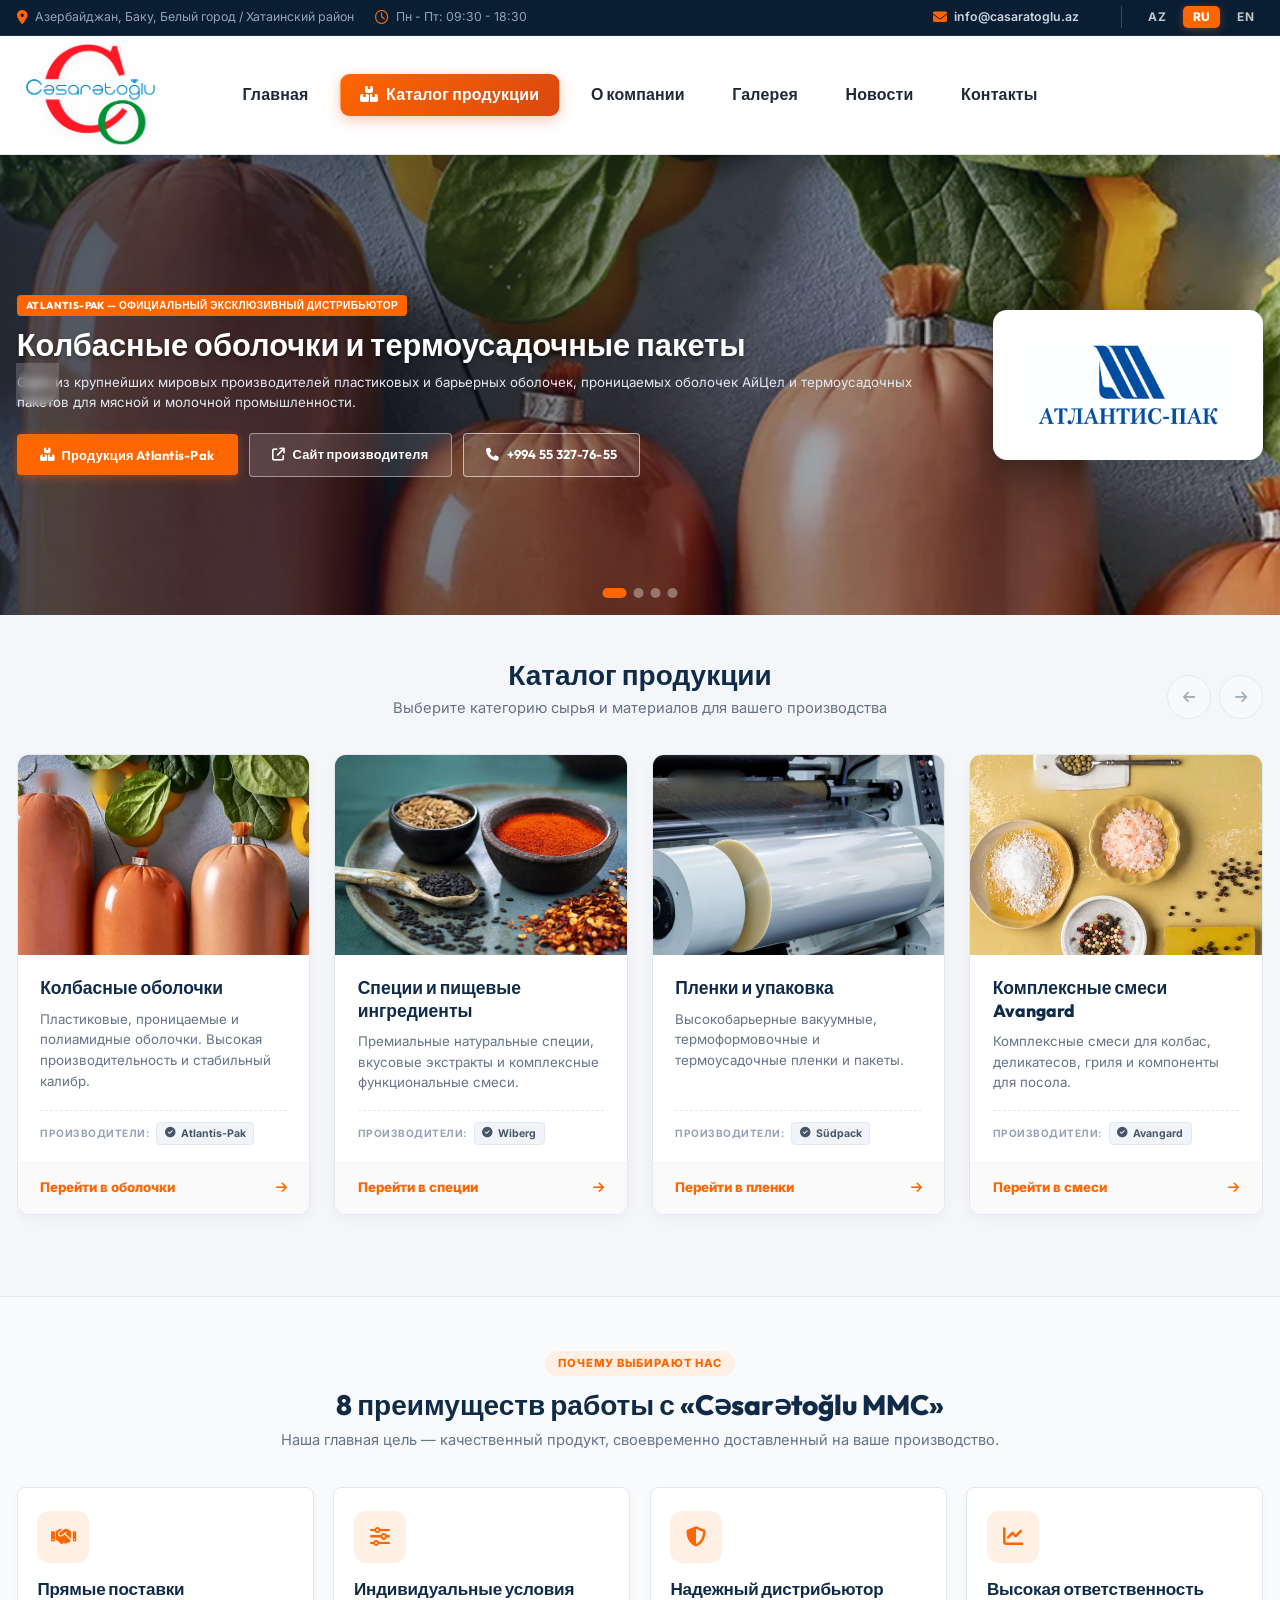
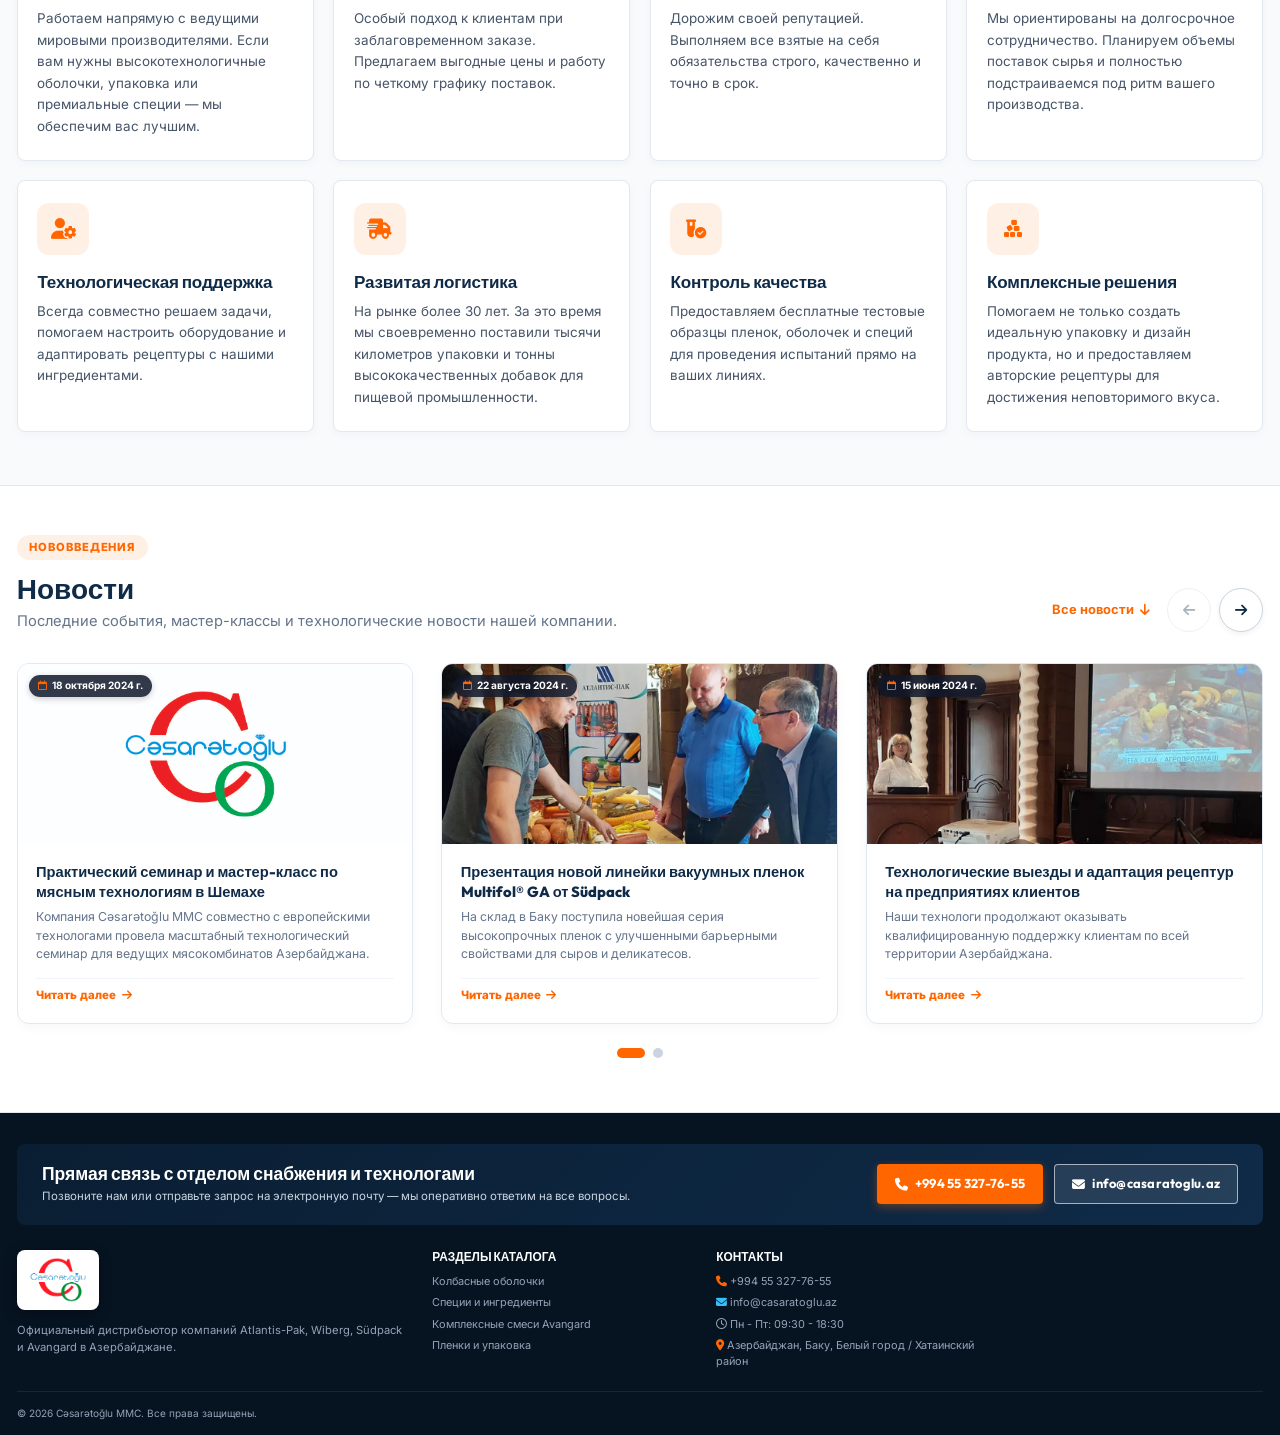
==== commit 0526acf6: "Sort news and gallery items by date descending (newest first), update script versions" ====
--- a/index.html
+++ b/index.html
@@ -23,7 +23,7 @@
   <link rel="stylesheet" href="https://cdn.jsdelivr.net/npm/swiper@11/swiper-bundle.min.css" />
 
   <!-- Main Stylesheet (asp-pack.ru Architecture) -->
-  <link rel="stylesheet" href="css/main.css?v=8.0">
+  <link rel="stylesheet" href="css/main.css?v=9.0">
 
   <!-- Instant Preload Lock: Prevents default template flash before Supabase sync -->
   <script>
@@ -598,13 +598,13 @@
 
   <!-- Supabase JS Client & Service Layer -->
   <script src="https://cdn.jsdelivr.net/npm/@supabase/supabase-js@2"></script>
-  <script src="js/supabase.js?v=6.0"></script>
+  <script src="js/supabase.js?v=6.1"></script>
 
   <!-- Modular Scripts -->
-  <script src="js/data.js?v=6.0"></script>
-  <script src="js/partners.js?v=6.0"></script>
-  <script src="js/news.js?v=6.0"></script>
-  <script src="js/catalog.js?v=6.0"></script>
-  <script src="js/main.js?v=6.0"></script>
+  <script src="js/data.js?v=6.1"></script>
+  <script src="js/partners.js?v=6.1"></script>
+  <script src="js/news.js?v=6.1"></script>
+  <script src="js/catalog.js?v=6.1"></script>
+  <script src="js/main.js?v=6.1"></script>
 </body>
 </html>
--- a/css/main.css
+++ b/css/main.css
@@ -3803,10 +3803,12 @@
   }
   .product-card {
     height: auto !important;
-    min-height: auto;
-    display: flex;
-    flex-direction: column;
+    min-height: auto !important;
+    max-height: none !important;
+    display: flex !important;
+    flex-direction: column !important;
     border-radius: 16px;
+    overflow: visible !important;
   }
   .product-card-thumb {
     height: 190px !important;
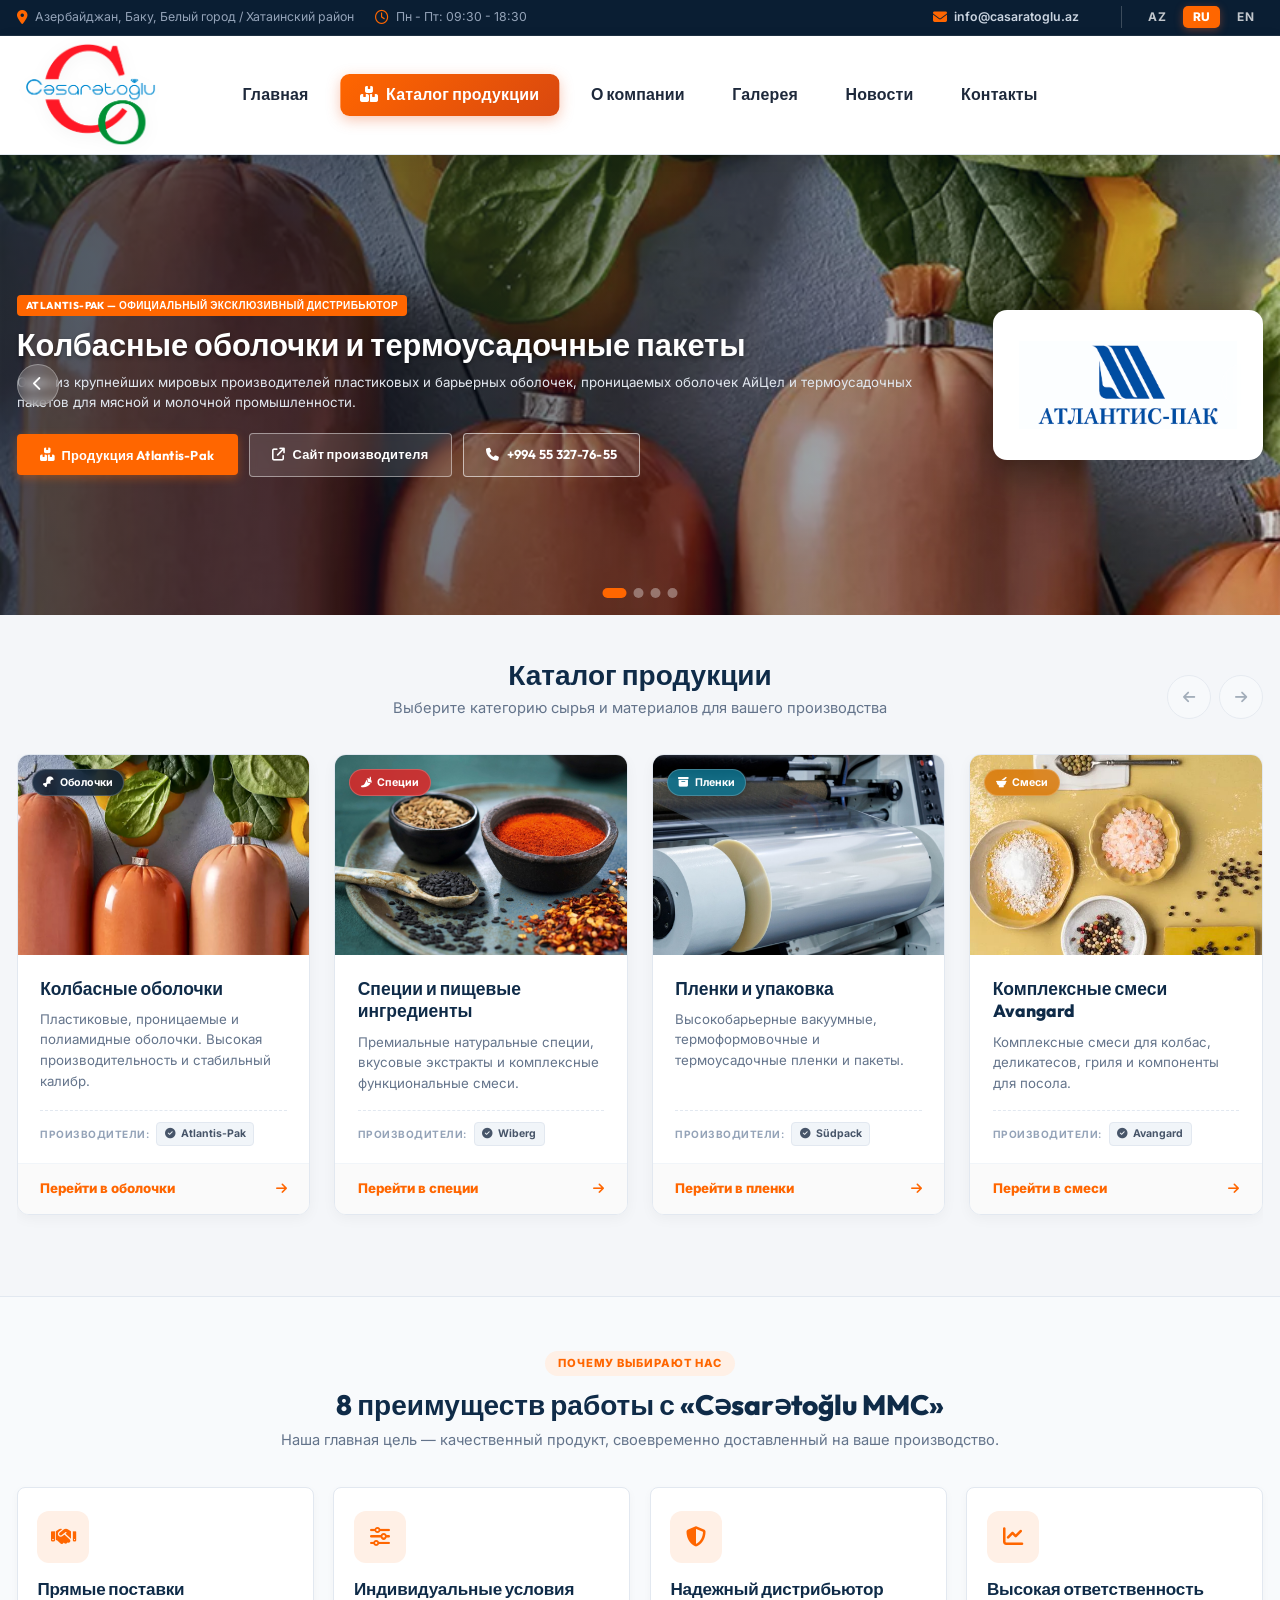
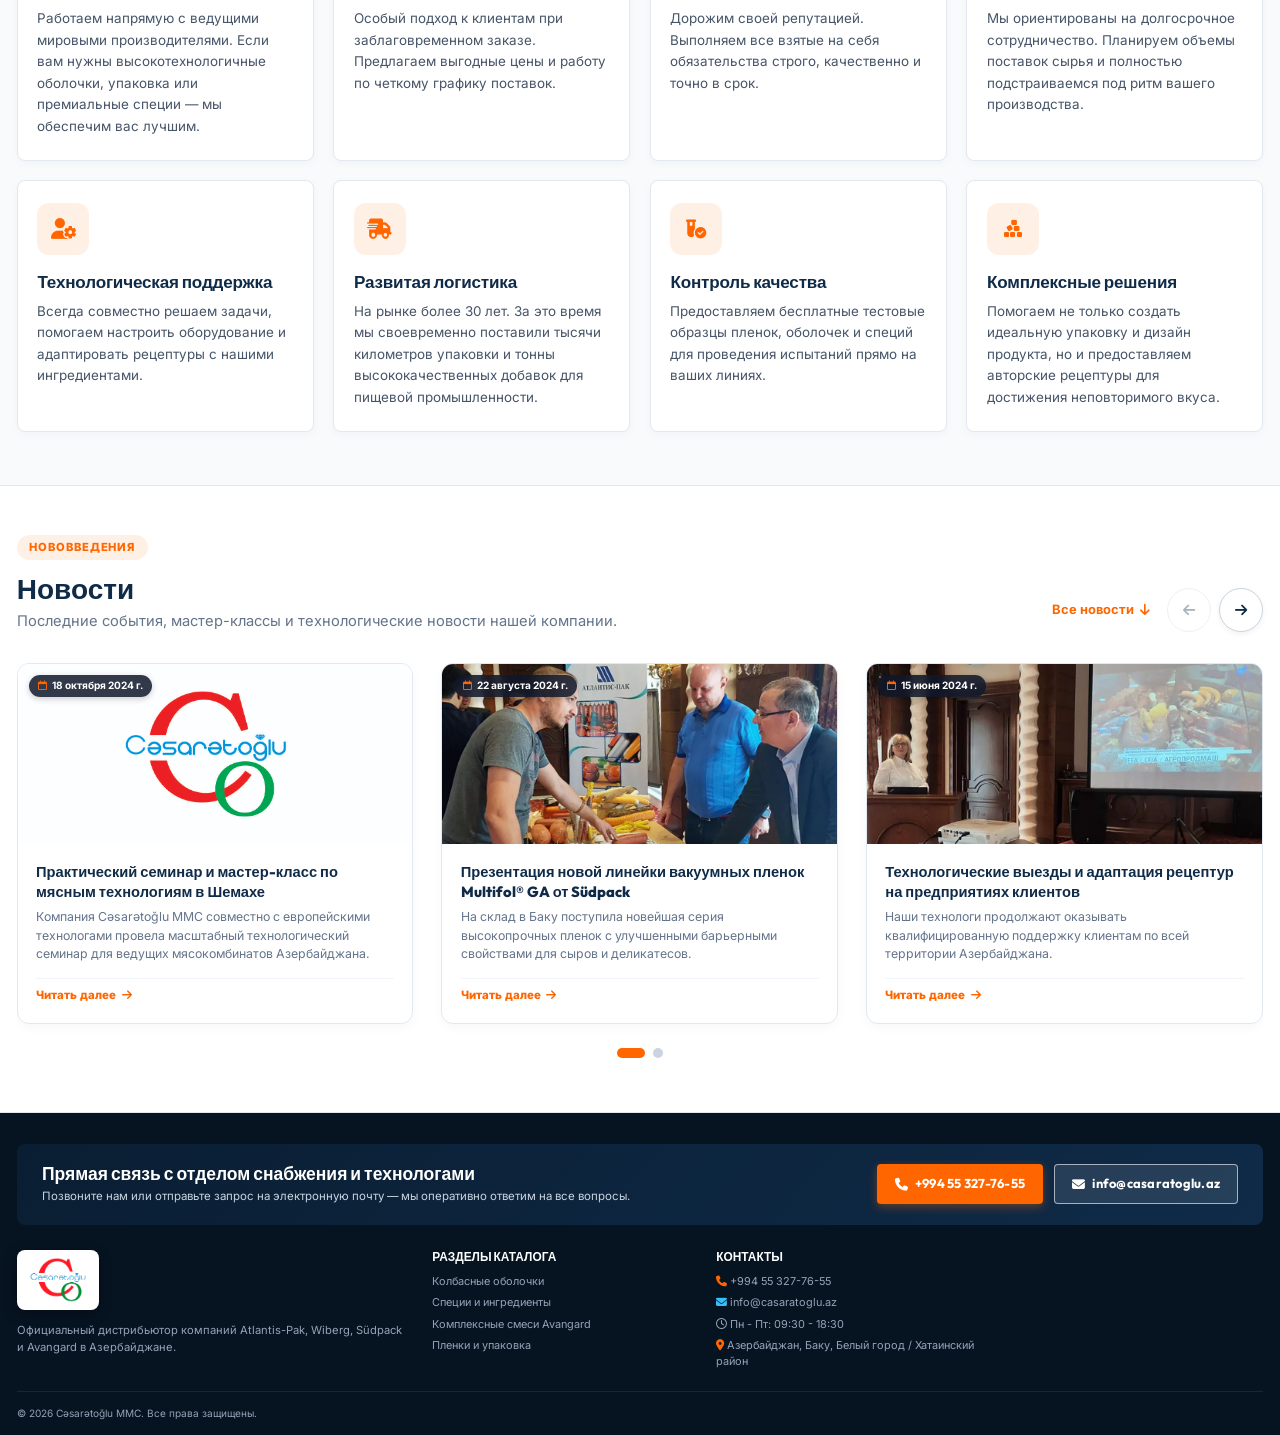
==== commit a95b239a: "style: equalize product card titles and specs height for perfect grid alignment" ====
--- a/index.html
+++ b/index.html
@@ -23,7 +23,7 @@
   <link rel="stylesheet" href="https://cdn.jsdelivr.net/npm/swiper@11/swiper-bundle.min.css" />
 
   <!-- Main Stylesheet (asp-pack.ru Architecture) -->
-  <link rel="stylesheet" href="css/main.css?v=9.0">
+  <link rel="stylesheet" href="css/main.css?v=9.2">
 
   <!-- Instant Preload Lock: Prevents default template flash before Supabase sync -->
   <script>
--- a/css/main.css
+++ b/css/main.css
@@ -1977,7 +1977,8 @@
   overflow: hidden;
   display: flex;
   flex-direction: column;
-  height: auto;
+  justify-content: space-between;
+  height: 100%;
   min-height: 480px;
   transition: transform 0.35s cubic-bezier(0.16, 1, 0.3, 1), box-shadow 0.35s cubic-bezier(0.16, 1, 0.3, 1), border-color 0.3s ease;
   box-shadow: 0 4px 14px rgba(15, 23, 42, 0.04);
@@ -2055,6 +2056,8 @@
   margin: 0 0 0.8rem;
   cursor: pointer;
   line-height: 1.35;
+  height: 2.7em;
+  min-height: 2.7em;
   display: -webkit-box;
   -webkit-line-clamp: 2;
   -webkit-box-orient: vertical;
@@ -2078,6 +2081,7 @@
   border-radius: 14px;
   border: 1px solid #E2E8F0;
   font-size: 0.86rem;
+  height: 96px;
   min-height: 96px;
   justify-content: center;
 }
@@ -2091,6 +2095,8 @@
   border-radius: 14px;
   border: 1px solid #E2E8F0;
   overflow: hidden;
+  height: 96px;
+  min-height: 96px;
 }
 
 .product-card-desc-text {
@@ -2154,6 +2160,7 @@
   display: flex;
   align-items: center;
   width: 100%;
+  margin-top: auto;
 }
 
 .product-card-actions .product-details-btn {
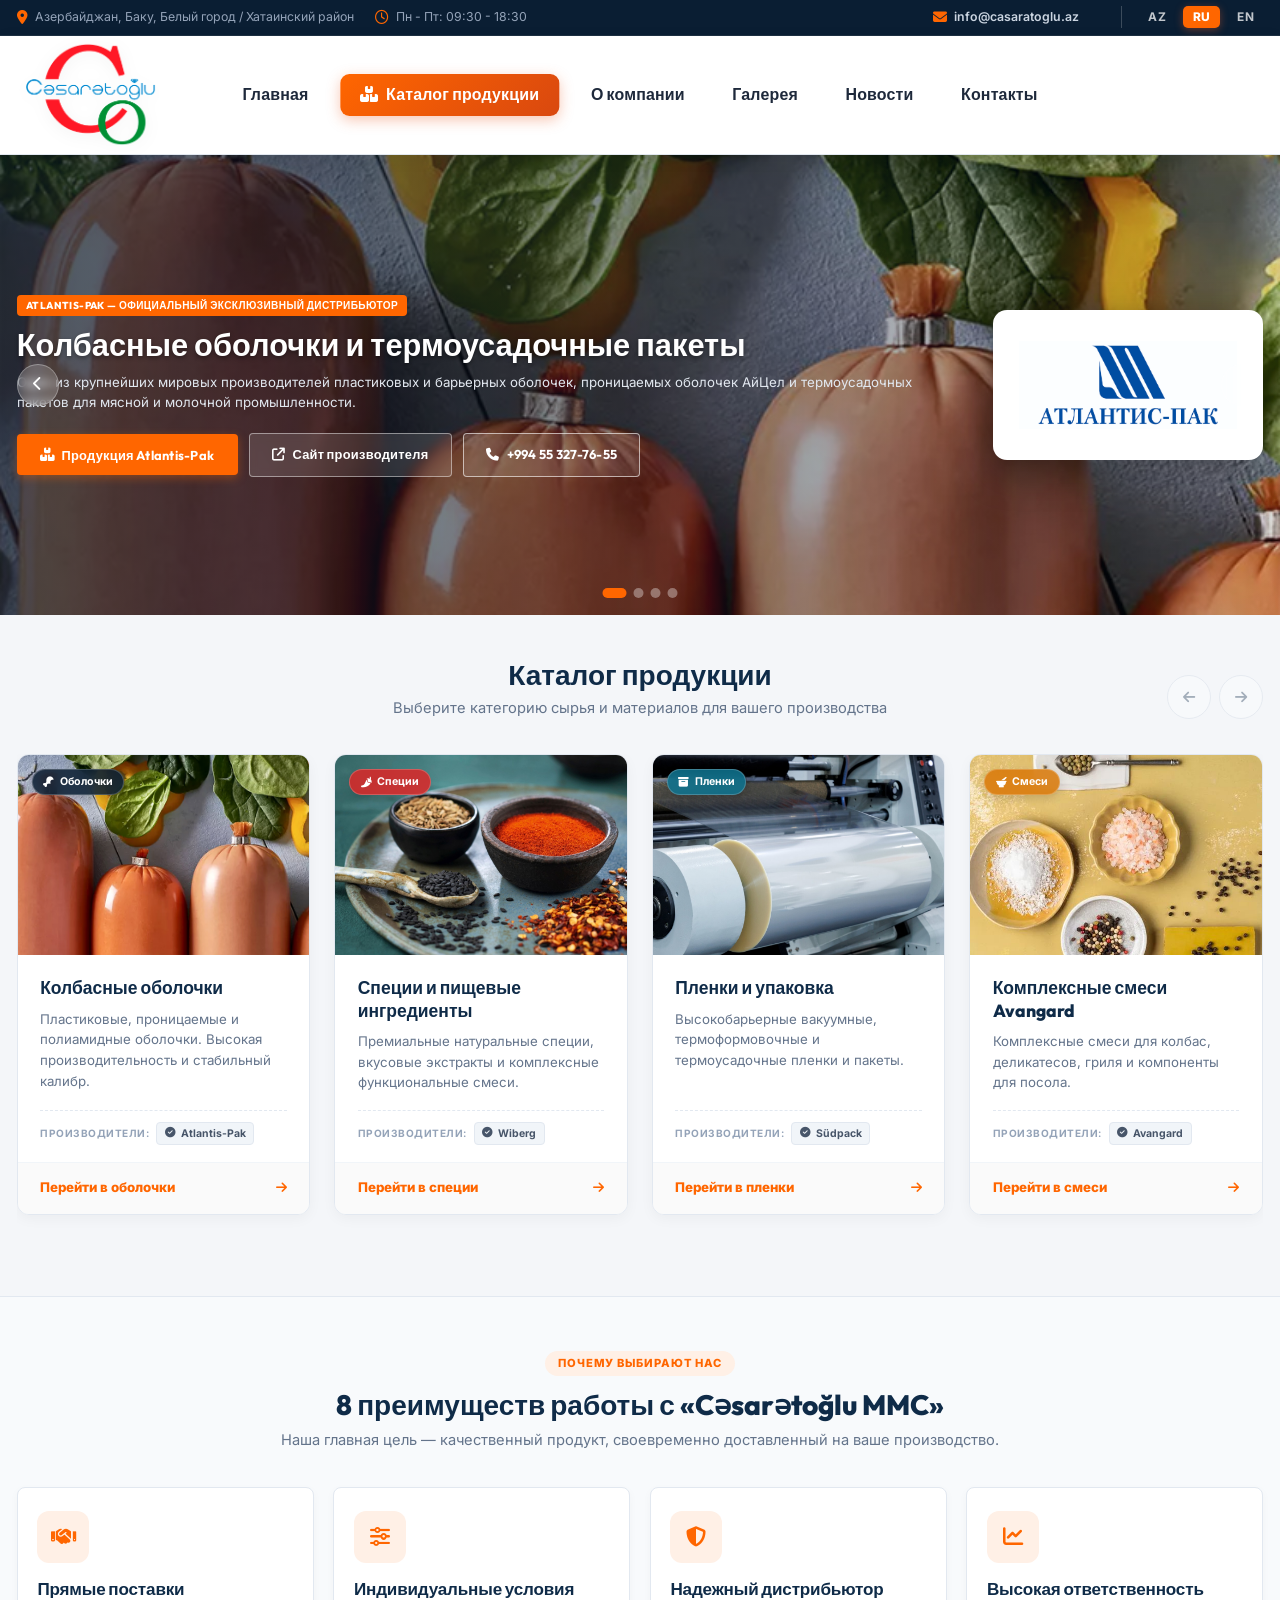
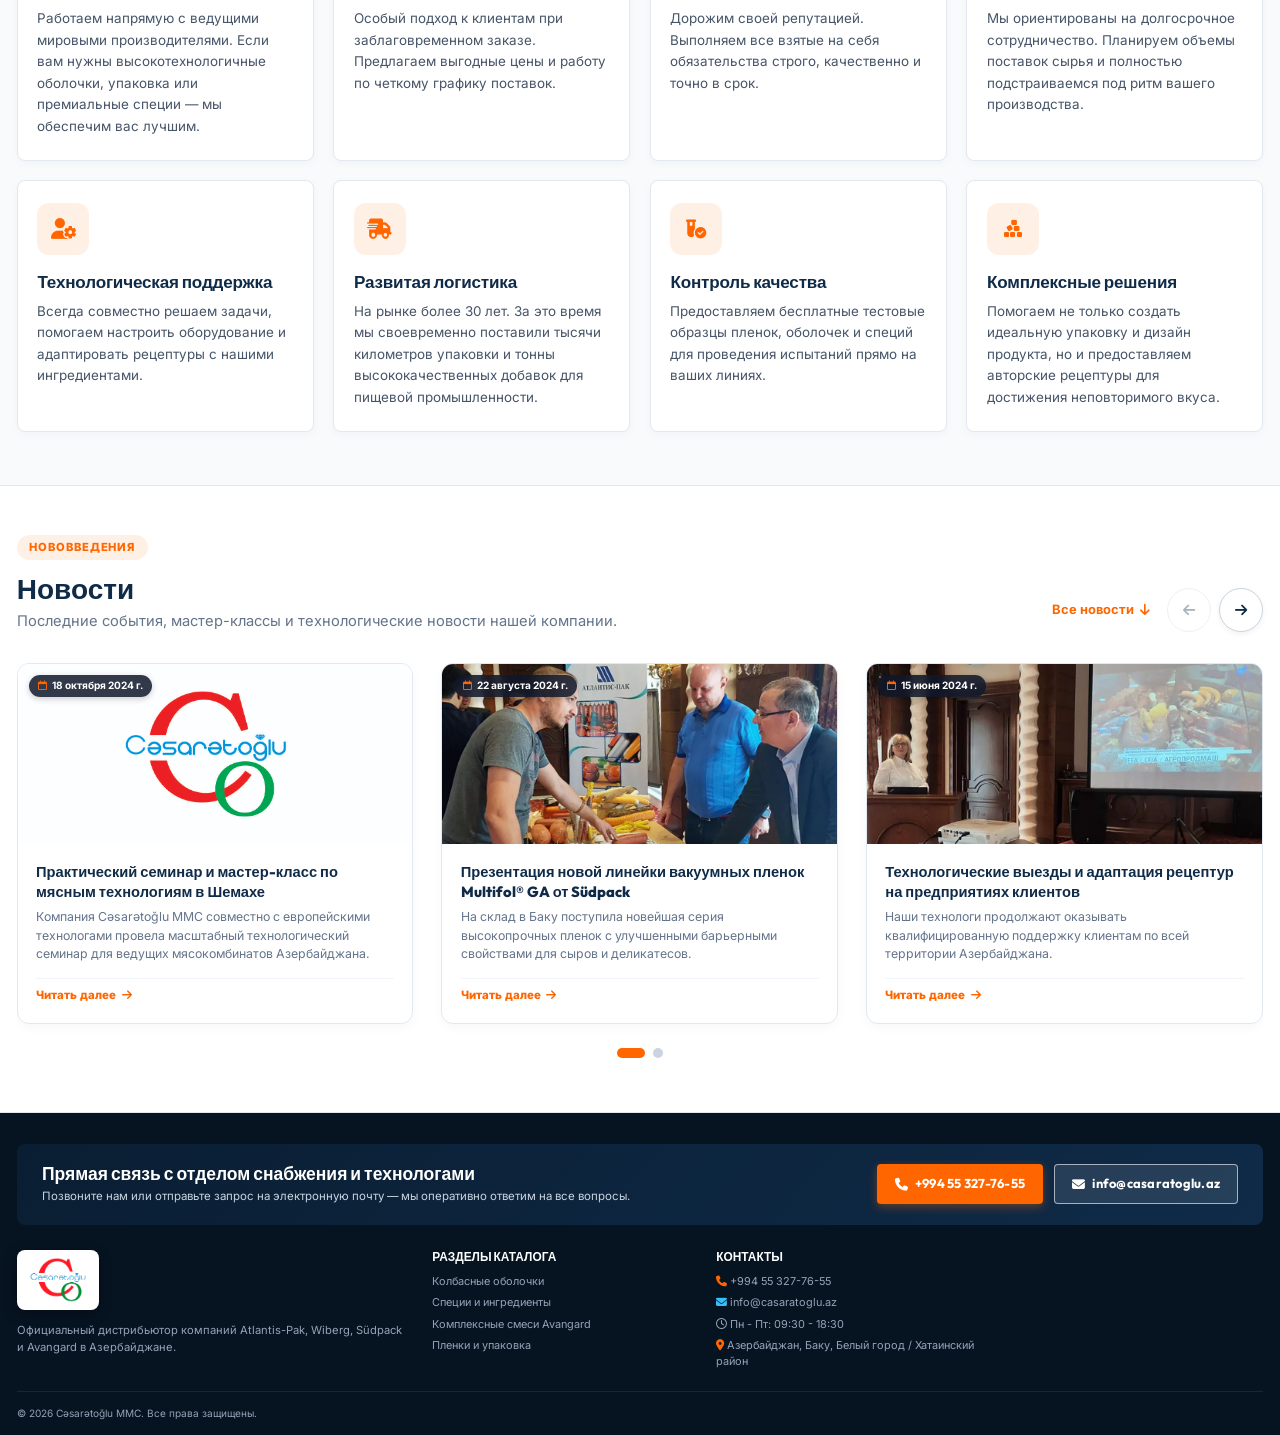
==== commit aa0d6bd8: "fix(catalog): add safe bottom padding and box-sizing to prevent action button clipping" ====
--- a/index.html
+++ b/index.html
@@ -23,7 +23,7 @@
   <link rel="stylesheet" href="https://cdn.jsdelivr.net/npm/swiper@11/swiper-bundle.min.css" />
 
   <!-- Main Stylesheet (asp-pack.ru Architecture) -->
-  <link rel="stylesheet" href="css/main.css?v=9.2">
+  <link rel="stylesheet" href="css/main.css?v=9.3">
 
   <!-- Instant Preload Lock: Prevents default template flash before Supabase sync -->
   <script>
--- a/css/main.css
+++ b/css/main.css
@@ -1948,7 +1948,7 @@
   max-height: 60vh;
   overflow-y: auto;
   padding-right: 0.6rem;
-  padding-bottom: 0.5rem;
+  padding-bottom: 1.5rem;
 }
 
 .catalog-products-grid::-webkit-scrollbar {
@@ -1980,6 +1980,8 @@
   justify-content: space-between;
   height: 100%;
   min-height: 480px;
+  padding-bottom: 20px;
+  box-sizing: border-box;
   transition: transform 0.35s cubic-bezier(0.16, 1, 0.3, 1), box-shadow 0.35s cubic-bezier(0.16, 1, 0.3, 1), border-color 0.3s ease;
   box-shadow: 0 4px 14px rgba(15, 23, 42, 0.04);
 }
@@ -2154,13 +2156,14 @@
 }
 
 .product-card-actions {
-  padding: 0.9rem 1.4rem 1.2rem;
+  padding: 10px 1.4rem 0.5rem;
   border-top: 1px solid #F1F5F9;
   background: #FAFAFA;
   display: flex;
   align-items: center;
   width: 100%;
   margin-top: auto;
+  padding-top: 10px;
 }
 
 .product-card-actions .product-details-btn {
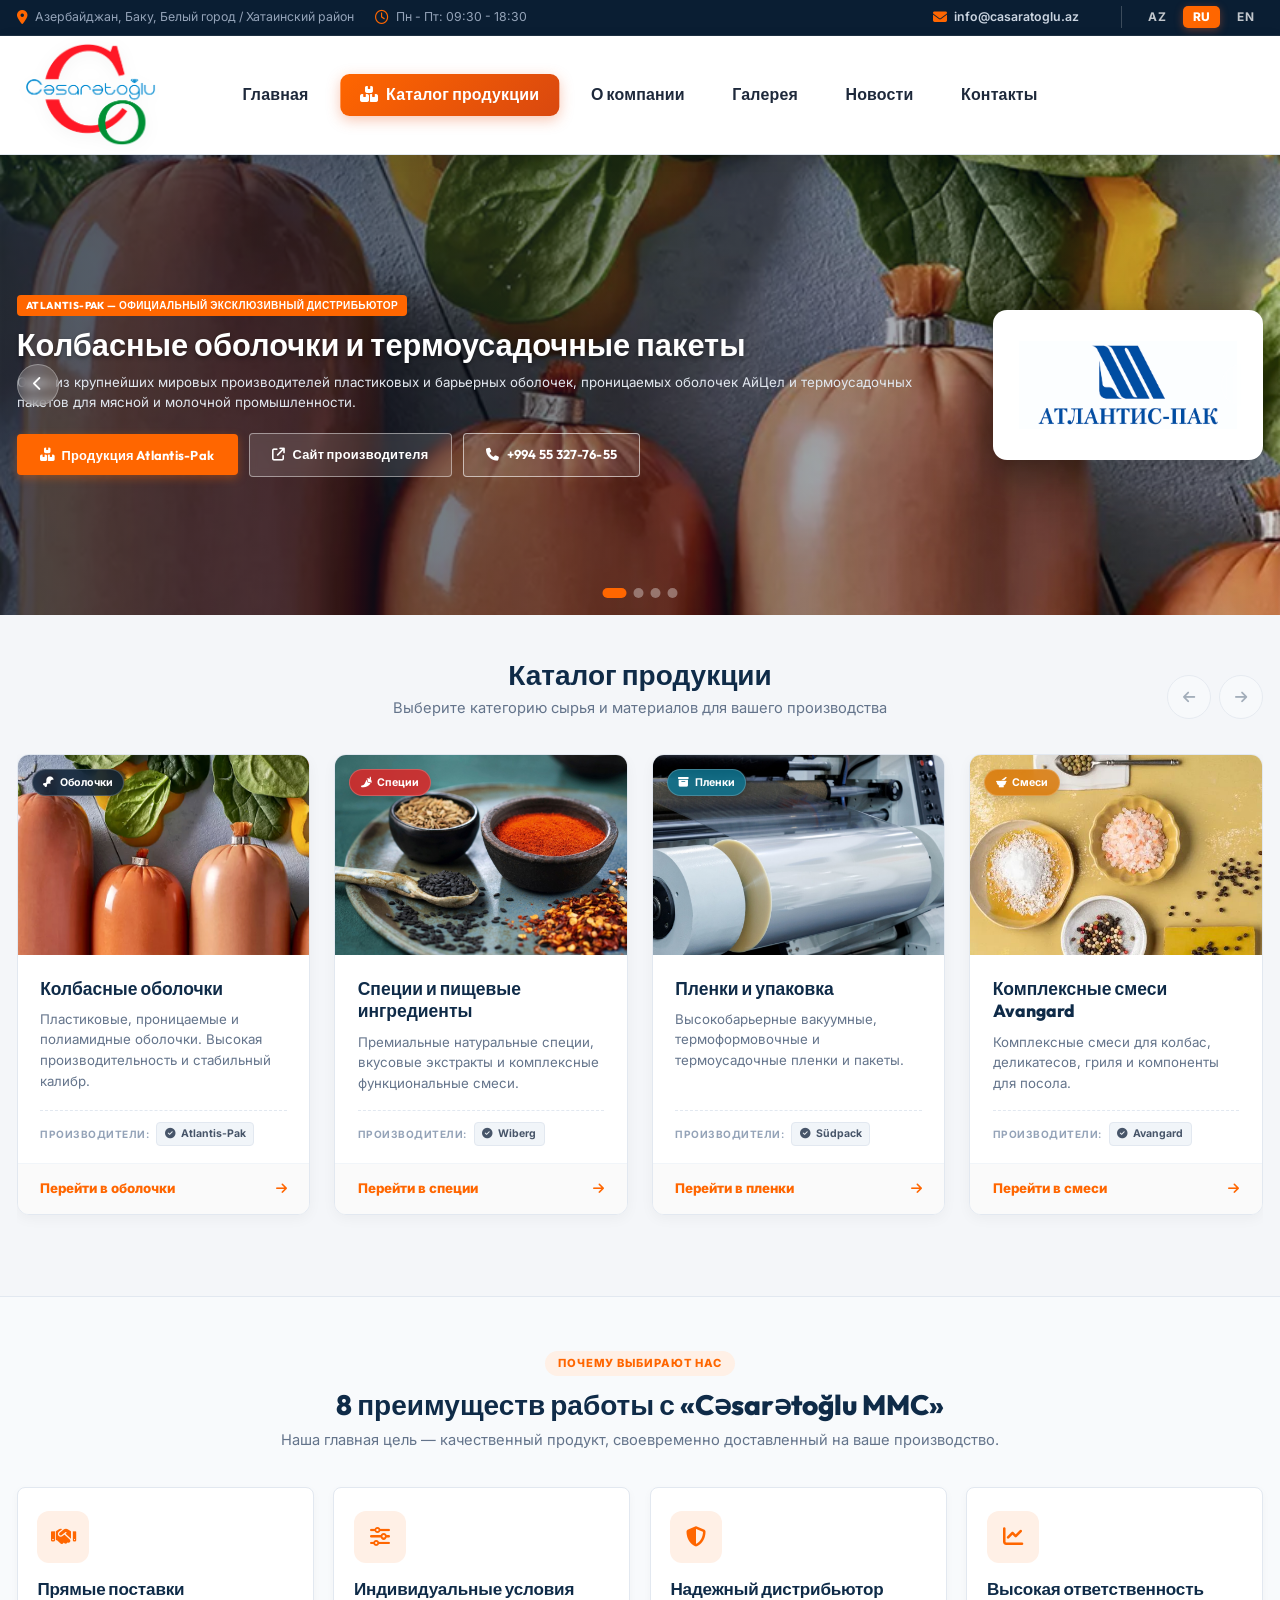
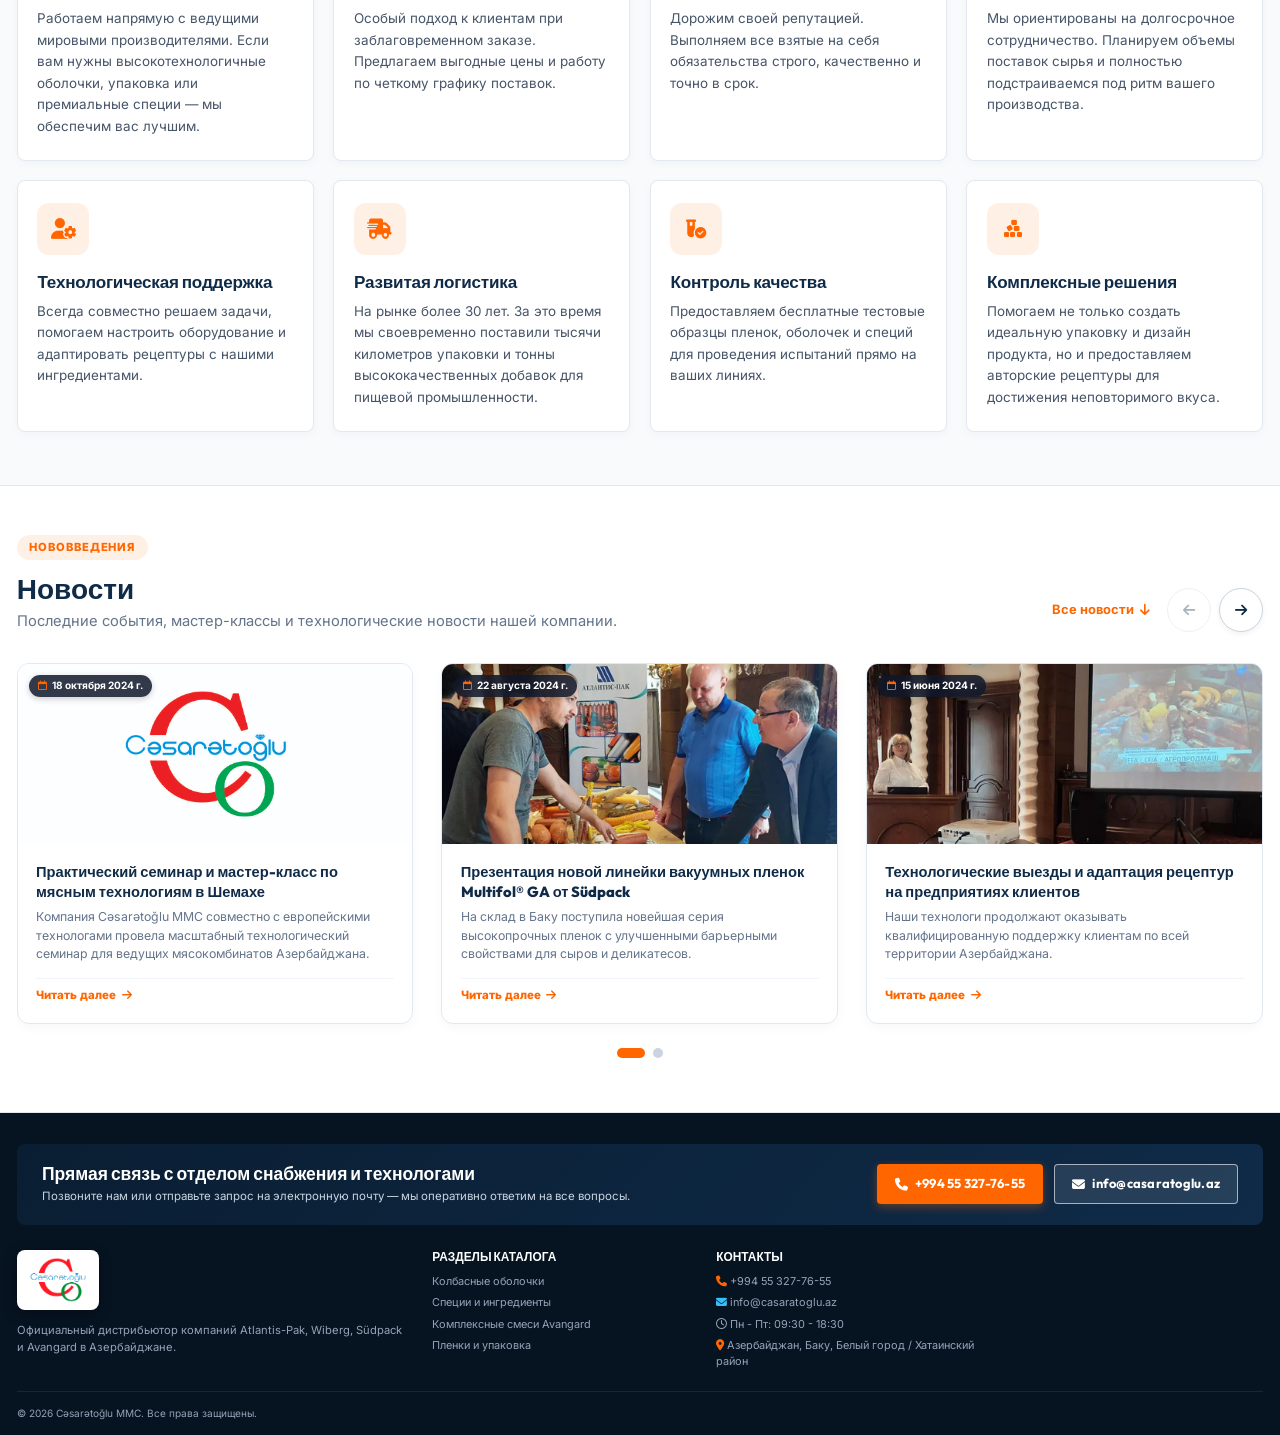
==== commit 44e84b72: "style: optimize product card height and modal grid viewport so buttons are fully visible without scr" ====
--- a/index.html
+++ b/index.html
@@ -23,7 +23,7 @@
   <link rel="stylesheet" href="https://cdn.jsdelivr.net/npm/swiper@11/swiper-bundle.min.css" />
 
   <!-- Main Stylesheet (asp-pack.ru Architecture) -->
-  <link rel="stylesheet" href="css/main.css?v=9.3">
+  <link rel="stylesheet" href="css/main.css?v=9.4">
 
   <!-- Instant Preload Lock: Prevents default template flash before Supabase sync -->
   <script>
--- a/css/main.css
+++ b/css/main.css
@@ -1943,9 +1943,9 @@
 
 .catalog-products-grid {
   display: grid;
-  grid-template-columns: repeat(auto-fill, minmax(295px, 1fr));
-  gap: 1.6rem;
-  max-height: 60vh;
+  grid-template-columns: repeat(auto-fill, minmax(285px, 1fr));
+  gap: 1.4rem;
+  max-height: 68vh;
   overflow-y: auto;
   padding-right: 0.6rem;
   padding-bottom: 1.5rem;
@@ -1979,8 +1979,7 @@
   flex-direction: column;
   justify-content: space-between;
   height: 100%;
-  min-height: 480px;
-  padding-bottom: 20px;
+  min-height: 420px;
   box-sizing: border-box;
   transition: transform 0.35s cubic-bezier(0.16, 1, 0.3, 1), box-shadow 0.35s cubic-bezier(0.16, 1, 0.3, 1), border-color 0.3s ease;
   box-shadow: 0 4px 14px rgba(15, 23, 42, 0.04);
@@ -1994,7 +1993,7 @@
 
 .product-card-thumb {
   width: 100%;
-  height: 220px;
+  height: 185px;
   background: #F8FAFC;
   position: relative;
   overflow: hidden;
@@ -2004,7 +2003,7 @@
 
 .product-card-thumb img {
   width: 100%;
-  height: 220px;
+  height: 185px;
   object-fit: cover;
   object-position: center;
   image-rendering: -webkit-optimize-contrast;
@@ -2034,7 +2033,7 @@
 }
 
 .product-card-info {
-  padding: 1.4rem 1.4rem 1.1rem;
+  padding: 1.1rem 1.2rem 0.8rem;
   flex-grow: 1;
   display: flex;
   flex-direction: column;
@@ -2156,14 +2155,13 @@
 }
 
 .product-card-actions {
-  padding: 10px 1.4rem 0.5rem;
+  padding: 0.8rem 1.2rem;
   border-top: 1px solid #F1F5F9;
   background: #FAFAFA;
   display: flex;
   align-items: center;
   width: 100%;
   margin-top: auto;
-  padding-top: 10px;
 }
 
 .product-card-actions .product-details-btn {
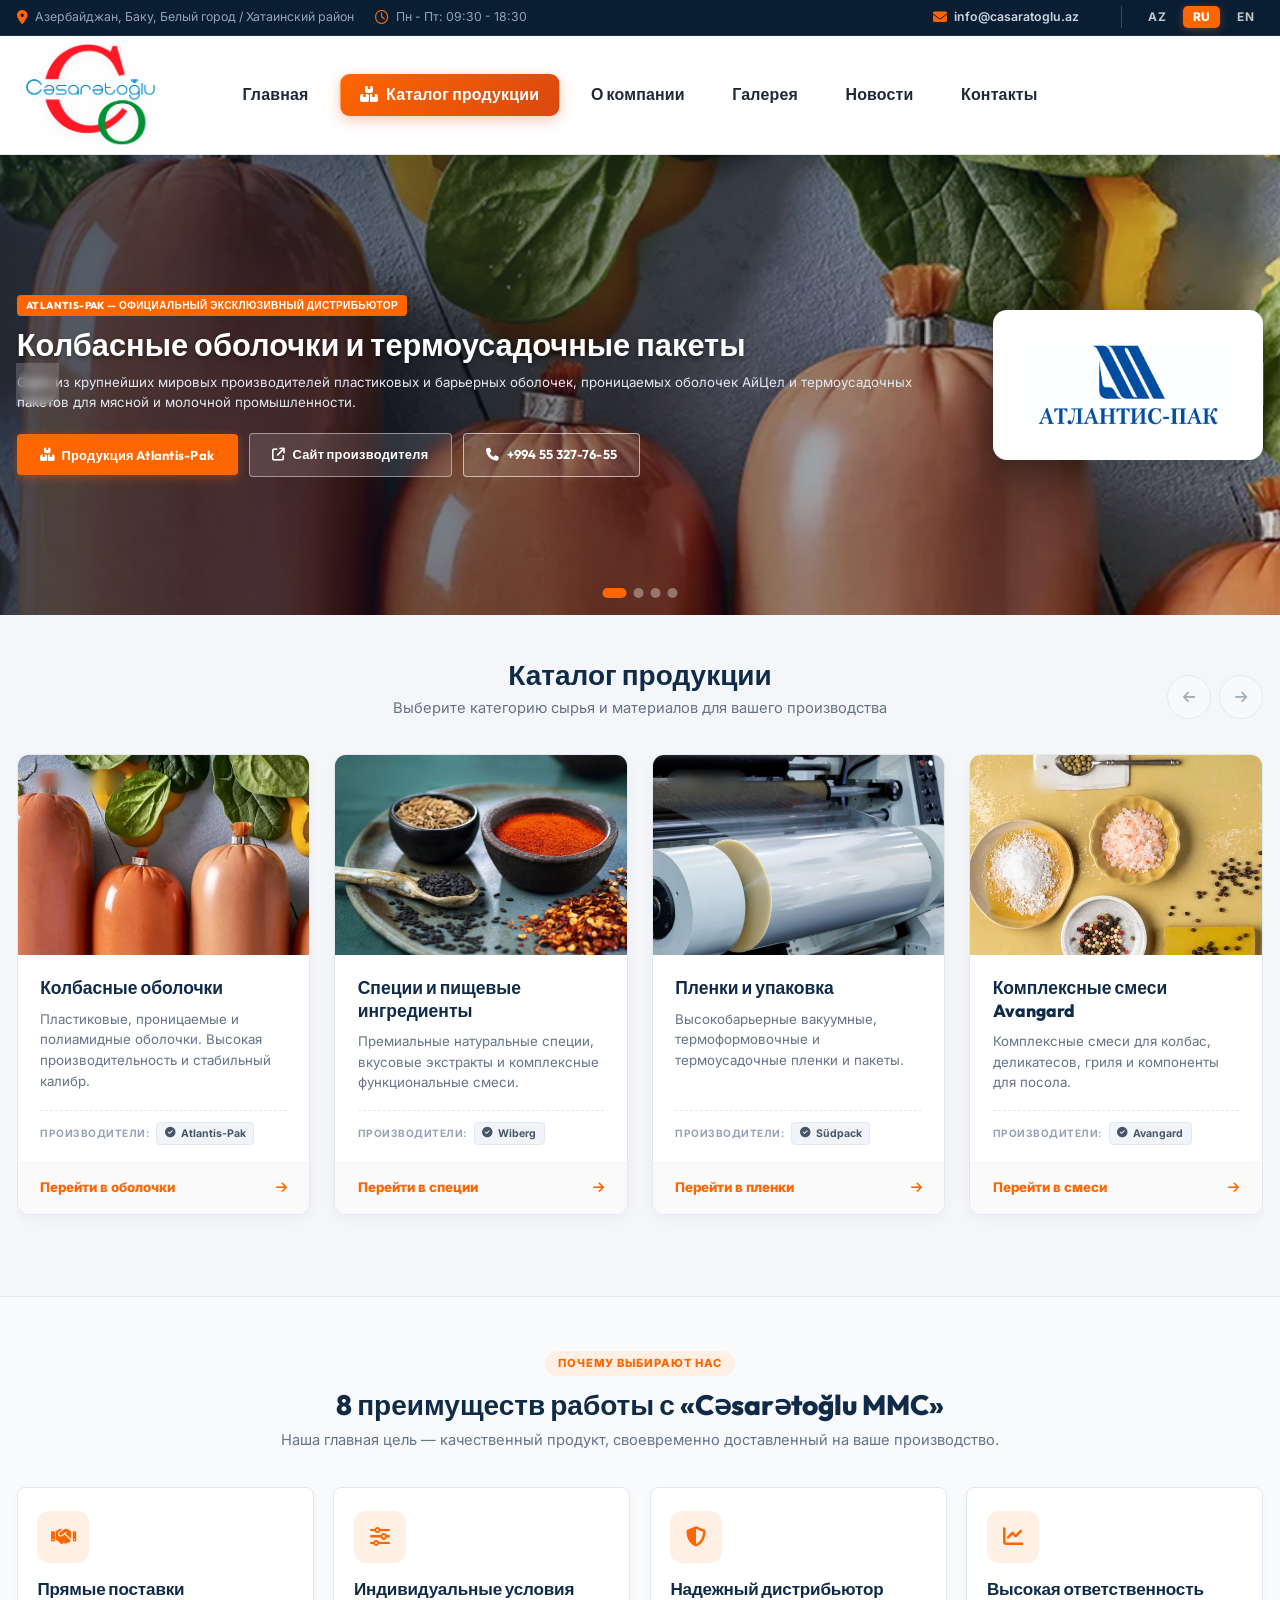
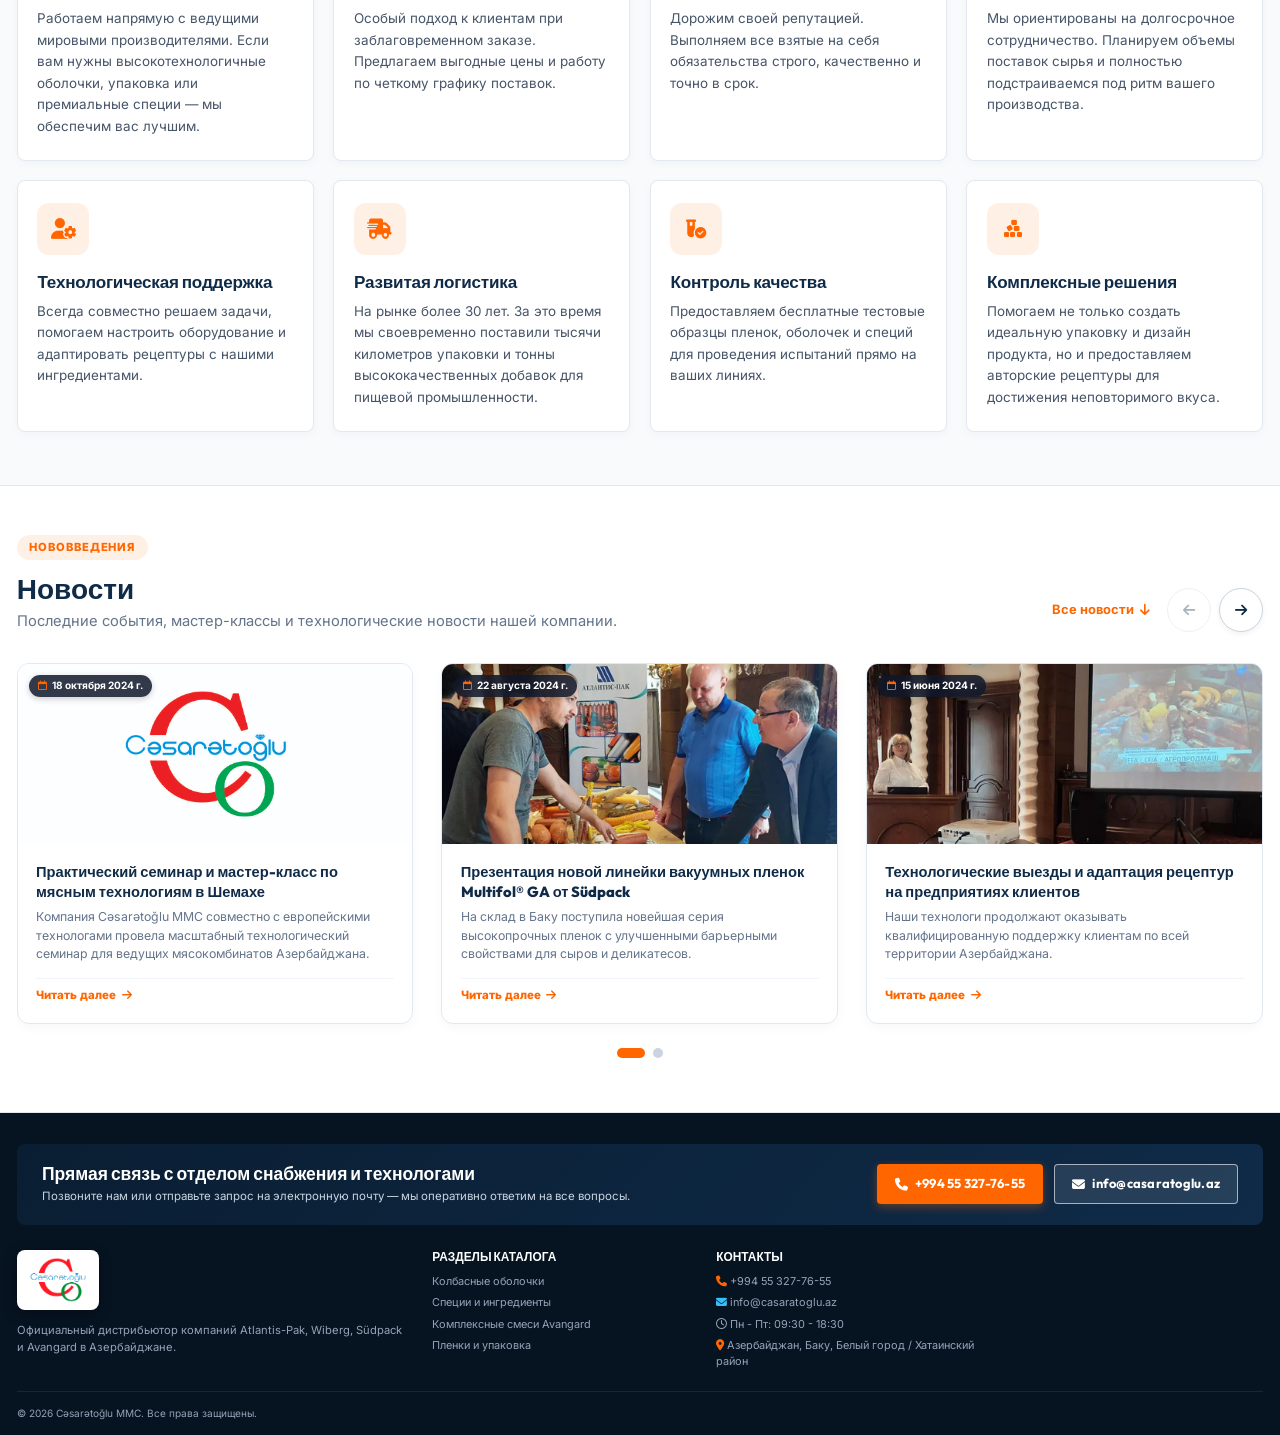
==== commit f09309e9: "style: calibrate catalog modal layout to fit first row completely on all screens" ====
--- a/index.html
+++ b/index.html
@@ -23,7 +23,7 @@
   <link rel="stylesheet" href="https://cdn.jsdelivr.net/npm/swiper@11/swiper-bundle.min.css" />
 
   <!-- Main Stylesheet (asp-pack.ru Architecture) -->
-  <link rel="stylesheet" href="css/main.css?v=9.4">
+  <link rel="stylesheet" href="css/main.css?v=9.5">
 
   <!-- Instant Preload Lock: Prevents default template flash before Supabase sync -->
   <script>
--- a/css/main.css
+++ b/css/main.css
@@ -1730,7 +1730,7 @@
   max-width: 1420px;
   width: 94vw;
   max-height: 94vh;
-  padding: 2.4rem 2.8rem;
+  padding: 1.8rem 2.4rem;
   border-radius: 28px;
   background: #FFFFFF;
   border: 1px solid rgba(226, 232, 240, 0.95);
@@ -1738,42 +1738,43 @@
   position: relative;
   display: flex;
   flex-direction: column;
+  overflow-y: auto;
 }
 
 .catalog-modal-header {
   display: flex;
   justify-content: space-between;
   align-items: flex-start;
-  margin-bottom: 1.4rem;
-  padding-bottom: 1.2rem;
+  margin-bottom: 1rem;
+  padding-bottom: 0.9rem;
   border-bottom: 1.5px solid #F1F5F9;
   position: relative;
   padding-right: 3.5rem;
 }
 
 .catalog-modal-title {
-  font-size: 1.85rem;
+  font-size: 1.7rem;
   font-weight: 800;
   color: #0F172A;
-  margin: 0 0 0.4rem 0;
+  margin: 0 0 0.3rem 0;
   letter-spacing: -0.4px;
   line-height: 1.25;
 }
 
 .catalog-modal-subtitle {
-  font-size: 1.05rem;
+  font-size: 0.98rem;
   color: #64748B;
   font-weight: 500;
   margin: 0;
-  line-height: 1.5;
+  line-height: 1.4;
 }
 
 .catalog-modal-window .modal-close-btn {
-  top: 1.6rem;
-  right: 1.8rem;
-  width: 42px;
-  height: 42px;
-  font-size: 1.6rem;
+  top: 1.4rem;
+  right: 1.6rem;
+  width: 40px;
+  height: 40px;
+  font-size: 1.5rem;
   background: #F1F5F9;
   color: #64748B;
   transition: all 0.2s ease;
@@ -1788,9 +1789,9 @@
 .catalog-controls-bar {
   background: #F8FAFC;
   border: 1.5px solid #E2E8F0;
-  border-radius: 20px;
-  padding: 1.2rem 1.4rem;
-  margin-bottom: 1.2rem;
+  border-radius: 18px;
+  padding: 0.9rem 1.2rem;
+  margin-bottom: 1rem;
   box-shadow: 0 2px 8px rgba(15, 23, 42, 0.03);
 }
 
@@ -1945,10 +1946,10 @@
   display: grid;
   grid-template-columns: repeat(auto-fill, minmax(285px, 1fr));
   gap: 1.4rem;
-  max-height: 68vh;
+  max-height: 52vh;
   overflow-y: auto;
   padding-right: 0.6rem;
-  padding-bottom: 1.5rem;
+  padding-bottom: 1.8rem;
 }
 
 .catalog-products-grid::-webkit-scrollbar {
@@ -1979,7 +1980,7 @@
   flex-direction: column;
   justify-content: space-between;
   height: 100%;
-  min-height: 420px;
+  min-height: 390px;
   box-sizing: border-box;
   transition: transform 0.35s cubic-bezier(0.16, 1, 0.3, 1), box-shadow 0.35s cubic-bezier(0.16, 1, 0.3, 1), border-color 0.3s ease;
   box-shadow: 0 4px 14px rgba(15, 23, 42, 0.04);
@@ -1993,7 +1994,7 @@
 
 .product-card-thumb {
   width: 100%;
-  height: 185px;
+  height: 175px;
   background: #F8FAFC;
   position: relative;
   overflow: hidden;
@@ -2003,7 +2004,7 @@
 
 .product-card-thumb img {
   width: 100%;
-  height: 185px;
+  height: 175px;
   object-fit: cover;
   object-position: center;
   image-rendering: -webkit-optimize-contrast;
@@ -2033,7 +2034,7 @@
 }
 
 .product-card-info {
-  padding: 1.1rem 1.2rem 0.8rem;
+  padding: 1rem 1.1rem 0.6rem;
   flex-grow: 1;
   display: flex;
   flex-direction: column;
@@ -2051,14 +2052,14 @@
 }
 
 .product-card-title {
-  font-size: 1.18rem;
+  font-size: 1.12rem;
   font-weight: 800;
   color: #0F172A;
-  margin: 0 0 0.8rem;
+  margin: 0 0 0.6rem;
   cursor: pointer;
-  line-height: 1.35;
-  height: 2.7em;
-  min-height: 2.7em;
+  line-height: 1.3;
+  height: 2.6em;
+  min-height: 2.6em;
   display: -webkit-box;
   -webkit-line-clamp: 2;
   -webkit-box-orient: vertical;
@@ -2074,16 +2075,16 @@
 .product-card-specs {
   display: flex;
   flex-direction: column;
-  gap: 0.48rem;
-  margin-top: 0.45rem;
-  margin-bottom: 0.45rem;
-  padding: 0.85rem 1rem;
+  gap: 0.45rem;
+  margin-top: 0.35rem;
+  margin-bottom: 0.35rem;
+  padding: 0.75rem 0.9rem;
   background: #F8FAFC;
   border-radius: 14px;
   border: 1px solid #E2E8F0;
-  font-size: 0.86rem;
-  height: 96px;
-  min-height: 96px;
+  font-size: 0.85rem;
+  height: 88px;
+  min-height: 88px;
   justify-content: center;
 }
 
@@ -2091,13 +2092,13 @@
   display: flex;
   flex-direction: column;
   justify-content: center;
-  padding: 0.85rem 1rem;
+  padding: 0.75rem 0.9rem;
   background: #F8FAFC;
   border-radius: 14px;
   border: 1px solid #E2E8F0;
   overflow: hidden;
-  height: 96px;
-  min-height: 96px;
+  height: 88px;
+  min-height: 88px;
 }
 
 .product-card-desc-text {
